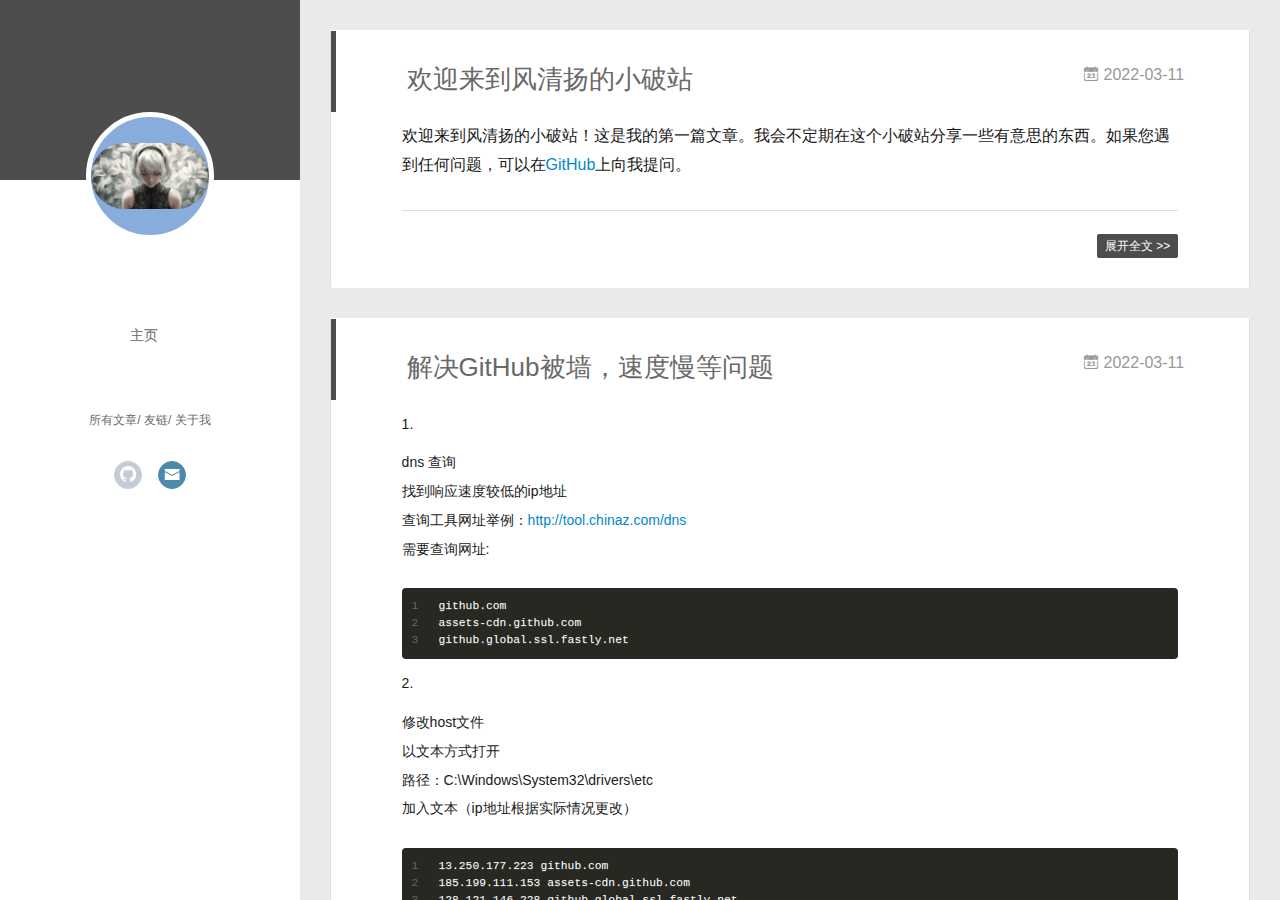
==== index.html @ ddebfa8e "Site updated: 2022-03-12 14:21:33" ====
<!DOCTYPE html>
<html>
<head>
  <meta charset="utf-8">
  
  <meta name="renderer" content="webkit">
  <meta http-equiv="X-UA-Compatible" content="IE=edge" >
  <link rel="dns-prefetch" href="http://example.com">
  <title>风清扬的小破站</title>
  <meta name="viewport" content="width=device-width, initial-scale=1, maximum-scale=1">
  <meta property="og:type" content="website">
<meta property="og:title" content="风清扬的小破站">
<meta property="og:url" content="http://example.com/index.html">
<meta property="og:site_name" content="风清扬的小破站">
<meta property="og:locale" content="zh_CN">
<meta property="article:author" content="风清扬">
<meta name="twitter:card" content="summary">
  
    <link rel="alternative" href="/atom.xml" title="风清扬的小破站" type="application/atom+xml">
  
  
    <link rel="icon" href="/favicon.png">
  
  <link rel="stylesheet" type="text/css" href="/./main.0cf68a.css">
  <style type="text/css">
  
    #container.show {
      background: linear-gradient(200deg,#a0cfe4,#e8c37e);
    }
  </style>
  

  

<meta name="generator" content="Hexo 6.1.0"></head>

<body>
  <div id="container" q-class="show:isCtnShow">
    <canvas id="anm-canvas" class="anm-canvas"></canvas>
    <div class="left-col" q-class="show:isShow">
      
<div class="overlay" style="background: #4d4d4d"></div>
<div class="intrude-less">
	<header id="header" class="inner">
		<a href="/" class="profilepic">
			<img src="/img/me.png" class="js-avatar">
		</a>
		<hgroup>
		  <h1 class="header-author"><a href="/"></a></h1>
		</hgroup>
		

		<nav class="header-menu">
			<ul>
			
				<li><a href="/">主页</a></li>
	        
			</ul>
		</nav>
		<nav class="header-smart-menu">
    		
    			
    			<a q-on="click: openSlider(e, 'innerArchive')" href="javascript:void(0)">所有文章</a>
    			
            
    			
    			<a q-on="click: openSlider(e, 'friends')" href="javascript:void(0)">友链</a>
    			
            
    			
    			<a q-on="click: openSlider(e, 'aboutme')" href="javascript:void(0)">关于我</a>
    			
            
		</nav>
		<nav class="header-nav">
			<div class="social">
				
					<a class="github" target="_blank" href="https://github.com/wzy-hb" title="github"><i class="icon-github"></i></a>
		        
					<a class="mail" target="_blank" href="/wzy1781768693@163.com" title="mail"><i class="icon-mail"></i></a>
		        
			</div>
		</nav>
	</header>		
</div>

    </div>
    <div class="mid-col" q-class="show:isShow,hide:isShow|isFalse">
      
<nav id="mobile-nav">
  	<div class="overlay js-overlay" style="background: #4d4d4d"></div>
	<div class="btnctn js-mobile-btnctn">
  		<div class="slider-trigger list" q-on="click: openSlider(e)"><i class="icon icon-sort"></i></div>
	</div>
	<div class="intrude-less">
		<header id="header" class="inner">
			<div class="profilepic">
				<img src="/img/me.png" class="js-avatar">
			</div>
			<hgroup>
			  <h1 class="header-author js-header-author"></h1>
			</hgroup>
			
			
			
				
			
			
			
			<nav class="header-nav">
				<div class="social">
					
						<a class="github" target="_blank" href="https://github.com/wzy-hb" title="github"><i class="icon-github"></i></a>
			        
						<a class="mail" target="_blank" href="/wzy1781768693@163.com" title="mail"><i class="icon-mail"></i></a>
			        
				</div>
			</nav>

			<nav class="header-menu js-header-menu">
				<ul style="width: 50%">
				
				
					<li style="width: 100%"><a href="/">主页</a></li>
		        
				</ul>
			</nav>
		</header>				
	</div>
	<div class="mobile-mask" style="display:none" q-show="isShow"></div>
</nav>

      <div id="wrapper" class="body-wrap">
        <div class="menu-l">
          <div class="canvas-wrap">
            <canvas data-colors="#eaeaea" data-sectionHeight="100" data-contentId="js-content" id="myCanvas1" class="anm-canvas"></canvas>
          </div>
          <div id="js-content" class="content-ll">
            
  
    <article id="post-hello-world" class="article article-type-post  article-index" itemscope itemprop="blogPost">
  <div class="article-inner">
    
      <header class="article-header">
        
  
    <h1 itemprop="name">
      <a class="article-title" href="/2022/03/11/hello-world/">欢迎来到风清扬的小破站</a>
    </h1>
  

        
        <a href="/2022/03/11/hello-world/" class="archive-article-date">
  	<time datetime="2022-03-11T13:23:59.226Z" itemprop="datePublished"><i class="icon-calendar icon"></i>2022-03-11</time>
</a>
        
      </header>
    
    <div class="article-entry" itemprop="articleBody">
      
        <p>欢迎来到风清扬的小破站！这是我的第一篇文章。我会不定期在这个小破站分享一些有意思的东西。如果您遇到任何问题，可以在<a target="_blank" rel="noopener" href="https://github.com/wzy-hb/wzy-hb.github.io/issues">GitHub</a>上向我提问。</p>

      

      
    </div>
    <div class="article-info article-info-index">
      
      
      

      
        <p class="article-more-link">
          <a class="article-more-a" href="/2022/03/11/hello-world/">展开全文 >></a>
        </p>
      

      
      <div class="clearfix"></div>
    </div>
  </div>
</article>

<aside class="wrap-side-operation">
    <div class="mod-side-operation">
        
        <div class="jump-container" id="js-jump-container" style="display:none;">
            <a href="javascript:void(0)" class="mod-side-operation__jump-to-top">
                <i class="icon-font icon-back"></i>
            </a>
            <div id="js-jump-plan-container" class="jump-plan-container" style="top: -11px;">
                <i class="icon-font icon-plane jump-plane"></i>
            </div>
        </div>
        
        
    </div>
</aside>




  
    <article id="post-quick-access-github" class="article article-type-post  article-index" itemscope itemprop="blogPost">
  <div class="article-inner">
    
      <header class="article-header">
        
  
    <h1 itemprop="name">
      <a class="article-title" href="/2022/03/11/quick-access-github/">解决GitHub被墙，速度慢等问题</a>
    </h1>
  

        
        <a href="/2022/03/11/quick-access-github/" class="archive-article-date">
  	<time datetime="2022-03-11T10:43:43.000Z" itemprop="datePublished"><i class="icon-calendar icon"></i>2022-03-11</time>
</a>
        
      </header>
    
    <div class="article-entry" itemprop="articleBody">
      
        <ol>
<li><p>dns 查询<br>找到响应速度较低的ip地址<br>查询工具网址举例：<a target="_blank" rel="noopener" href="http://tool.chinaz.com/dns">http://tool.chinaz.com/dns</a><br>需要查询网址:</p>
<figure class="highlight plaintext"><table><tr><td class="gutter"><pre><span class="line">1</span><br><span class="line">2</span><br><span class="line">3</span><br></pre></td><td class="code"><pre><span class="line">github.com</span><br><span class="line">assets-cdn.github.com</span><br><span class="line">github.global.ssl.fastly.net</span><br></pre></td></tr></table></figure>
</li>
<li><p>修改host文件<br>以文本方式打开<br>路径：C:\Windows\System32\drivers\etc<br>加入文本（ip地址根据实际情况更改）</p>
<figure class="highlight plaintext"><table><tr><td class="gutter"><pre><span class="line">1</span><br><span class="line">2</span><br><span class="line">3</span><br></pre></td><td class="code"><pre><span class="line">13.250.177.223 github.com</span><br><span class="line">185.199.111.153 assets-cdn.github.com</span><br><span class="line">128.121.146.228 github.global.ssl.fastly.net</span><br></pre></td></tr></table></figure>
</li>
<li><p>刷新系统dns缓存（linux 不需要）<br>用WIN+R快捷键打开运行窗口，输入命令：cmd并回车进入命令行窗口。<br>接着输入命令：ipconfig &#x2F;flushdns回车后执行刷新本地dns缓存数据即可。</p>
</li>
</ol>
<p>结果：网页打开速度2s 左右，下载速度仍不理想，几十k</p>

      

      
    </div>
    <div class="article-info article-info-index">
      
      
      

      
        <p class="article-more-link">
          <a class="article-more-a" href="/2022/03/11/quick-access-github/">展开全文 >></a>
        </p>
      

      
      <div class="clearfix"></div>
    </div>
  </div>
</article>

<aside class="wrap-side-operation">
    <div class="mod-side-operation">
        
        <div class="jump-container" id="js-jump-container" style="display:none;">
            <a href="javascript:void(0)" class="mod-side-operation__jump-to-top">
                <i class="icon-font icon-back"></i>
            </a>
            <div id="js-jump-plan-container" class="jump-plan-container" style="top: -11px;">
                <i class="icon-font icon-plane jump-plane"></i>
            </div>
        </div>
        
        
    </div>
</aside>




  
  


          </div>
        </div>
      </div>
      <footer id="footer">
  <div class="outer">
    <div id="footer-info">
    	<div class="footer-left">
    		&copy; 2022 风清扬
    	</div>
      	<div class="footer-right">
      		<a href="http://hexo.io/" target="_blank">Hexo</a>  Theme <a href="https://github.com/litten/hexo-theme-yilia" target="_blank">Yilia</a> by Litten
      	</div>
    </div>
  </div>
</footer>
    </div>
    <script>
	var yiliaConfig = {
		mathjax: false,
		isHome: true,
		isPost: false,
		isArchive: false,
		isTag: false,
		isCategory: false,
		open_in_new: false,
		toc_hide_index: true,
		root: "/",
		innerArchive: true,
		showTags: false
	}
</script>

<script>!function(t){function n(e){if(r[e])return r[e].exports;var i=r[e]={exports:{},id:e,loaded:!1};return t[e].call(i.exports,i,i.exports,n),i.loaded=!0,i.exports}var r={};n.m=t,n.c=r,n.p="./",n(0)}([function(t,n,r){r(195),t.exports=r(191)},function(t,n,r){var e=r(3),i=r(52),o=r(27),u=r(28),c=r(53),f="prototype",a=function(t,n,r){var s,l,h,v,p=t&a.F,d=t&a.G,y=t&a.S,g=t&a.P,b=t&a.B,m=d?e:y?e[n]||(e[n]={}):(e[n]||{})[f],x=d?i:i[n]||(i[n]={}),w=x[f]||(x[f]={});d&&(r=n);for(s in r)l=!p&&m&&void 0!==m[s],h=(l?m:r)[s],v=b&&l?c(h,e):g&&"function"==typeof h?c(Function.call,h):h,m&&u(m,s,h,t&a.U),x[s]!=h&&o(x,s,v),g&&w[s]!=h&&(w[s]=h)};e.core=i,a.F=1,a.G=2,a.S=4,a.P=8,a.B=16,a.W=32,a.U=64,a.R=128,t.exports=a},function(t,n,r){var e=r(6);t.exports=function(t){if(!e(t))throw TypeError(t+" is not an object!");return t}},function(t,n){var r=t.exports="undefined"!=typeof window&&window.Math==Math?window:"undefined"!=typeof self&&self.Math==Math?self:Function("return this")();"number"==typeof __g&&(__g=r)},function(t,n){t.exports=function(t){try{return!!t()}catch(t){return!0}}},function(t,n){var r=t.exports="undefined"!=typeof window&&window.Math==Math?window:"undefined"!=typeof self&&self.Math==Math?self:Function("return this")();"number"==typeof __g&&(__g=r)},function(t,n){t.exports=function(t){return"object"==typeof t?null!==t:"function"==typeof t}},function(t,n,r){var e=r(126)("wks"),i=r(76),o=r(3).Symbol,u="function"==typeof o;(t.exports=function(t){return e[t]||(e[t]=u&&o[t]||(u?o:i)("Symbol."+t))}).store=e},function(t,n){var r={}.hasOwnProperty;t.exports=function(t,n){return r.call(t,n)}},function(t,n,r){var e=r(94),i=r(33);t.exports=function(t){return e(i(t))}},function(t,n,r){t.exports=!r(4)(function(){return 7!=Object.defineProperty({},"a",{get:function(){return 7}}).a})},function(t,n,r){var e=r(2),i=r(167),o=r(50),u=Object.defineProperty;n.f=r(10)?Object.defineProperty:function(t,n,r){if(e(t),n=o(n,!0),e(r),i)try{return u(t,n,r)}catch(t){}if("get"in r||"set"in r)throw TypeError("Accessors not supported!");return"value"in r&&(t[n]=r.value),t}},function(t,n,r){t.exports=!r(18)(function(){return 7!=Object.defineProperty({},"a",{get:function(){return 7}}).a})},function(t,n,r){var e=r(14),i=r(22);t.exports=r(12)?function(t,n,r){return e.f(t,n,i(1,r))}:function(t,n,r){return t[n]=r,t}},function(t,n,r){var e=r(20),i=r(58),o=r(42),u=Object.defineProperty;n.f=r(12)?Object.defineProperty:function(t,n,r){if(e(t),n=o(n,!0),e(r),i)try{return u(t,n,r)}catch(t){}if("get"in r||"set"in r)throw TypeError("Accessors not supported!");return"value"in r&&(t[n]=r.value),t}},function(t,n,r){var e=r(40)("wks"),i=r(23),o=r(5).Symbol,u="function"==typeof o;(t.exports=function(t){return e[t]||(e[t]=u&&o[t]||(u?o:i)("Symbol."+t))}).store=e},function(t,n,r){var e=r(67),i=Math.min;t.exports=function(t){return t>0?i(e(t),9007199254740991):0}},function(t,n,r){var e=r(46);t.exports=function(t){return Object(e(t))}},function(t,n){t.exports=function(t){try{return!!t()}catch(t){return!0}}},function(t,n,r){var e=r(63),i=r(34);t.exports=Object.keys||function(t){return e(t,i)}},function(t,n,r){var e=r(21);t.exports=function(t){if(!e(t))throw TypeError(t+" is not an object!");return t}},function(t,n){t.exports=function(t){return"object"==typeof t?null!==t:"function"==typeof t}},function(t,n){t.exports=function(t,n){return{enumerable:!(1&t),configurable:!(2&t),writable:!(4&t),value:n}}},function(t,n){var r=0,e=Math.random();t.exports=function(t){return"Symbol(".concat(void 0===t?"":t,")_",(++r+e).toString(36))}},function(t,n){var r={}.hasOwnProperty;t.exports=function(t,n){return r.call(t,n)}},function(t,n){var r=t.exports={version:"2.4.0"};"number"==typeof __e&&(__e=r)},function(t,n){t.exports=function(t){if("function"!=typeof t)throw TypeError(t+" is not a function!");return t}},function(t,n,r){var e=r(11),i=r(66);t.exports=r(10)?function(t,n,r){return e.f(t,n,i(1,r))}:function(t,n,r){return t[n]=r,t}},function(t,n,r){var e=r(3),i=r(27),o=r(24),u=r(76)("src"),c="toString",f=Function[c],a=(""+f).split(c);r(52).inspectSource=function(t){return f.call(t)},(t.exports=function(t,n,r,c){var f="function"==typeof r;f&&(o(r,"name")||i(r,"name",n)),t[n]!==r&&(f&&(o(r,u)||i(r,u,t[n]?""+t[n]:a.join(String(n)))),t===e?t[n]=r:c?t[n]?t[n]=r:i(t,n,r):(delete t[n],i(t,n,r)))})(Function.prototype,c,function(){return"function"==typeof this&&this[u]||f.call(this)})},function(t,n,r){var e=r(1),i=r(4),o=r(46),u=function(t,n,r,e){var i=String(o(t)),u="<"+n;return""!==r&&(u+=" "+r+'="'+String(e).replace(/"/g,"&quot;")+'"'),u+">"+i+"</"+n+">"};t.exports=function(t,n){var r={};r[t]=n(u),e(e.P+e.F*i(function(){var n=""[t]('"');return n!==n.toLowerCase()||n.split('"').length>3}),"String",r)}},function(t,n,r){var e=r(115),i=r(46);t.exports=function(t){return e(i(t))}},function(t,n,r){var e=r(116),i=r(66),o=r(30),u=r(50),c=r(24),f=r(167),a=Object.getOwnPropertyDescriptor;n.f=r(10)?a:function(t,n){if(t=o(t),n=u(n,!0),f)try{return a(t,n)}catch(t){}if(c(t,n))return i(!e.f.call(t,n),t[n])}},function(t,n,r){var e=r(24),i=r(17),o=r(145)("IE_PROTO"),u=Object.prototype;t.exports=Object.getPrototypeOf||function(t){return t=i(t),e(t,o)?t[o]:"function"==typeof t.constructor&&t instanceof t.constructor?t.constructor.prototype:t instanceof Object?u:null}},function(t,n){t.exports=function(t){if(void 0==t)throw TypeError("Can't call method on  "+t);return t}},function(t,n){t.exports="constructor,hasOwnProperty,isPrototypeOf,propertyIsEnumerable,toLocaleString,toString,valueOf".split(",")},function(t,n){t.exports={}},function(t,n){t.exports=!0},function(t,n){n.f={}.propertyIsEnumerable},function(t,n,r){var e=r(14).f,i=r(8),o=r(15)("toStringTag");t.exports=function(t,n,r){t&&!i(t=r?t:t.prototype,o)&&e(t,o,{configurable:!0,value:n})}},function(t,n,r){var e=r(40)("keys"),i=r(23);t.exports=function(t){return e[t]||(e[t]=i(t))}},function(t,n,r){var e=r(5),i="__core-js_shared__",o=e[i]||(e[i]={});t.exports=function(t){return o[t]||(o[t]={})}},function(t,n){var r=Math.ceil,e=Math.floor;t.exports=function(t){return isNaN(t=+t)?0:(t>0?e:r)(t)}},function(t,n,r){var e=r(21);t.exports=function(t,n){if(!e(t))return t;var r,i;if(n&&"function"==typeof(r=t.toString)&&!e(i=r.call(t)))return i;if("function"==typeof(r=t.valueOf)&&!e(i=r.call(t)))return i;if(!n&&"function"==typeof(r=t.toString)&&!e(i=r.call(t)))return i;throw TypeError("Can't convert object to primitive value")}},function(t,n,r){var e=r(5),i=r(25),o=r(36),u=r(44),c=r(14).f;t.exports=function(t){var n=i.Symbol||(i.Symbol=o?{}:e.Symbol||{});"_"==t.charAt(0)||t in n||c(n,t,{value:u.f(t)})}},function(t,n,r){n.f=r(15)},function(t,n){var r={}.toString;t.exports=function(t){return r.call(t).slice(8,-1)}},function(t,n){t.exports=function(t){if(void 0==t)throw TypeError("Can't call method on  "+t);return t}},function(t,n,r){var e=r(4);t.exports=function(t,n){return!!t&&e(function(){n?t.call(null,function(){},1):t.call(null)})}},function(t,n,r){var e=r(53),i=r(115),o=r(17),u=r(16),c=r(203);t.exports=function(t,n){var r=1==t,f=2==t,a=3==t,s=4==t,l=6==t,h=5==t||l,v=n||c;return function(n,c,p){for(var d,y,g=o(n),b=i(g),m=e(c,p,3),x=u(b.length),w=0,S=r?v(n,x):f?v(n,0):void 0;x>w;w++)if((h||w in b)&&(d=b[w],y=m(d,w,g),t))if(r)S[w]=y;else if(y)switch(t){case 3:return!0;case 5:return d;case 6:return w;case 2:S.push(d)}else if(s)return!1;return l?-1:a||s?s:S}}},function(t,n,r){var e=r(1),i=r(52),o=r(4);t.exports=function(t,n){var r=(i.Object||{})[t]||Object[t],u={};u[t]=n(r),e(e.S+e.F*o(function(){r(1)}),"Object",u)}},function(t,n,r){var e=r(6);t.exports=function(t,n){if(!e(t))return t;var r,i;if(n&&"function"==typeof(r=t.toString)&&!e(i=r.call(t)))return i;if("function"==typeof(r=t.valueOf)&&!e(i=r.call(t)))return i;if(!n&&"function"==typeof(r=t.toString)&&!e(i=r.call(t)))return i;throw TypeError("Can't convert object to primitive value")}},function(t,n,r){var e=r(5),i=r(25),o=r(91),u=r(13),c="prototype",f=function(t,n,r){var a,s,l,h=t&f.F,v=t&f.G,p=t&f.S,d=t&f.P,y=t&f.B,g=t&f.W,b=v?i:i[n]||(i[n]={}),m=b[c],x=v?e:p?e[n]:(e[n]||{})[c];v&&(r=n);for(a in r)(s=!h&&x&&void 0!==x[a])&&a in b||(l=s?x[a]:r[a],b[a]=v&&"function"!=typeof x[a]?r[a]:y&&s?o(l,e):g&&x[a]==l?function(t){var n=function(n,r,e){if(this instanceof t){switch(arguments.length){case 0:return new t;case 1:return new t(n);case 2:return new t(n,r)}return new t(n,r,e)}return t.apply(this,arguments)};return n[c]=t[c],n}(l):d&&"function"==typeof l?o(Function.call,l):l,d&&((b.virtual||(b.virtual={}))[a]=l,t&f.R&&m&&!m[a]&&u(m,a,l)))};f.F=1,f.G=2,f.S=4,f.P=8,f.B=16,f.W=32,f.U=64,f.R=128,t.exports=f},function(t,n){var r=t.exports={version:"2.4.0"};"number"==typeof __e&&(__e=r)},function(t,n,r){var e=r(26);t.exports=function(t,n,r){if(e(t),void 0===n)return t;switch(r){case 1:return function(r){return t.call(n,r)};case 2:return function(r,e){return t.call(n,r,e)};case 3:return function(r,e,i){return t.call(n,r,e,i)}}return function(){return t.apply(n,arguments)}}},function(t,n,r){var e=r(183),i=r(1),o=r(126)("metadata"),u=o.store||(o.store=new(r(186))),c=function(t,n,r){var i=u.get(t);if(!i){if(!r)return;u.set(t,i=new e)}var o=i.get(n);if(!o){if(!r)return;i.set(n,o=new e)}return o},f=function(t,n,r){var e=c(n,r,!1);return void 0!==e&&e.has(t)},a=function(t,n,r){var e=c(n,r,!1);return void 0===e?void 0:e.get(t)},s=function(t,n,r,e){c(r,e,!0).set(t,n)},l=function(t,n){var r=c(t,n,!1),e=[];return r&&r.forEach(function(t,n){e.push(n)}),e},h=function(t){return void 0===t||"symbol"==typeof t?t:String(t)},v=function(t){i(i.S,"Reflect",t)};t.exports={store:u,map:c,has:f,get:a,set:s,keys:l,key:h,exp:v}},function(t,n,r){"use strict";if(r(10)){var e=r(69),i=r(3),o=r(4),u=r(1),c=r(127),f=r(152),a=r(53),s=r(68),l=r(66),h=r(27),v=r(73),p=r(67),d=r(16),y=r(75),g=r(50),b=r(24),m=r(180),x=r(114),w=r(6),S=r(17),_=r(137),O=r(70),E=r(32),P=r(71).f,j=r(154),F=r(76),M=r(7),A=r(48),N=r(117),T=r(146),I=r(155),k=r(80),L=r(123),R=r(74),C=r(130),D=r(160),U=r(11),W=r(31),G=U.f,B=W.f,V=i.RangeError,z=i.TypeError,q=i.Uint8Array,K="ArrayBuffer",J="Shared"+K,Y="BYTES_PER_ELEMENT",H="prototype",$=Array[H],X=f.ArrayBuffer,Q=f.DataView,Z=A(0),tt=A(2),nt=A(3),rt=A(4),et=A(5),it=A(6),ot=N(!0),ut=N(!1),ct=I.values,ft=I.keys,at=I.entries,st=$.lastIndexOf,lt=$.reduce,ht=$.reduceRight,vt=$.join,pt=$.sort,dt=$.slice,yt=$.toString,gt=$.toLocaleString,bt=M("iterator"),mt=M("toStringTag"),xt=F("typed_constructor"),wt=F("def_constructor"),St=c.CONSTR,_t=c.TYPED,Ot=c.VIEW,Et="Wrong length!",Pt=A(1,function(t,n){return Tt(T(t,t[wt]),n)}),jt=o(function(){return 1===new q(new Uint16Array([1]).buffer)[0]}),Ft=!!q&&!!q[H].set&&o(function(){new q(1).set({})}),Mt=function(t,n){if(void 0===t)throw z(Et);var r=+t,e=d(t);if(n&&!m(r,e))throw V(Et);return e},At=function(t,n){var r=p(t);if(r<0||r%n)throw V("Wrong offset!");return r},Nt=function(t){if(w(t)&&_t in t)return t;throw z(t+" is not a typed array!")},Tt=function(t,n){if(!(w(t)&&xt in t))throw z("It is not a typed array constructor!");return new t(n)},It=function(t,n){return kt(T(t,t[wt]),n)},kt=function(t,n){for(var r=0,e=n.length,i=Tt(t,e);e>r;)i[r]=n[r++];return i},Lt=function(t,n,r){G(t,n,{get:function(){return this._d[r]}})},Rt=function(t){var n,r,e,i,o,u,c=S(t),f=arguments.length,s=f>1?arguments[1]:void 0,l=void 0!==s,h=j(c);if(void 0!=h&&!_(h)){for(u=h.call(c),e=[],n=0;!(o=u.next()).done;n++)e.push(o.value);c=e}for(l&&f>2&&(s=a(s,arguments[2],2)),n=0,r=d(c.length),i=Tt(this,r);r>n;n++)i[n]=l?s(c[n],n):c[n];return i},Ct=function(){for(var t=0,n=arguments.length,r=Tt(this,n);n>t;)r[t]=arguments[t++];return r},Dt=!!q&&o(function(){gt.call(new q(1))}),Ut=function(){return gt.apply(Dt?dt.call(Nt(this)):Nt(this),arguments)},Wt={copyWithin:function(t,n){return D.call(Nt(this),t,n,arguments.length>2?arguments[2]:void 0)},every:function(t){return rt(Nt(this),t,arguments.length>1?arguments[1]:void 0)},fill:function(t){return C.apply(Nt(this),arguments)},filter:function(t){return It(this,tt(Nt(this),t,arguments.length>1?arguments[1]:void 0))},find:function(t){return et(Nt(this),t,arguments.length>1?arguments[1]:void 0)},findIndex:function(t){return it(Nt(this),t,arguments.length>1?arguments[1]:void 0)},forEach:function(t){Z(Nt(this),t,arguments.length>1?arguments[1]:void 0)},indexOf:function(t){return ut(Nt(this),t,arguments.length>1?arguments[1]:void 0)},includes:function(t){return ot(Nt(this),t,arguments.length>1?arguments[1]:void 0)},join:function(t){return vt.apply(Nt(this),arguments)},lastIndexOf:function(t){return st.apply(Nt(this),arguments)},map:function(t){return Pt(Nt(this),t,arguments.length>1?arguments[1]:void 0)},reduce:function(t){return lt.apply(Nt(this),arguments)},reduceRight:function(t){return ht.apply(Nt(this),arguments)},reverse:function(){for(var t,n=this,r=Nt(n).length,e=Math.floor(r/2),i=0;i<e;)t=n[i],n[i++]=n[--r],n[r]=t;return n},some:function(t){return nt(Nt(this),t,arguments.length>1?arguments[1]:void 0)},sort:function(t){return pt.call(Nt(this),t)},subarray:function(t,n){var r=Nt(this),e=r.length,i=y(t,e);return new(T(r,r[wt]))(r.buffer,r.byteOffset+i*r.BYTES_PER_ELEMENT,d((void 0===n?e:y(n,e))-i))}},Gt=function(t,n){return It(this,dt.call(Nt(this),t,n))},Bt=function(t){Nt(this);var n=At(arguments[1],1),r=this.length,e=S(t),i=d(e.length),o=0;if(i+n>r)throw V(Et);for(;o<i;)this[n+o]=e[o++]},Vt={entries:function(){return at.call(Nt(this))},keys:function(){return ft.call(Nt(this))},values:function(){return ct.call(Nt(this))}},zt=function(t,n){return w(t)&&t[_t]&&"symbol"!=typeof n&&n in t&&String(+n)==String(n)},qt=function(t,n){return zt(t,n=g(n,!0))?l(2,t[n]):B(t,n)},Kt=function(t,n,r){return!(zt(t,n=g(n,!0))&&w(r)&&b(r,"value"))||b(r,"get")||b(r,"set")||r.configurable||b(r,"writable")&&!r.writable||b(r,"enumerable")&&!r.enumerable?G(t,n,r):(t[n]=r.value,t)};St||(W.f=qt,U.f=Kt),u(u.S+u.F*!St,"Object",{getOwnPropertyDescriptor:qt,defineProperty:Kt}),o(function(){yt.call({})})&&(yt=gt=function(){return vt.call(this)});var Jt=v({},Wt);v(Jt,Vt),h(Jt,bt,Vt.values),v(Jt,{slice:Gt,set:Bt,constructor:function(){},toString:yt,toLocaleString:Ut}),Lt(Jt,"buffer","b"),Lt(Jt,"byteOffset","o"),Lt(Jt,"byteLength","l"),Lt(Jt,"length","e"),G(Jt,mt,{get:function(){return this[_t]}}),t.exports=function(t,n,r,f){f=!!f;var a=t+(f?"Clamped":"")+"Array",l="Uint8Array"!=a,v="get"+t,p="set"+t,y=i[a],g=y||{},b=y&&E(y),m=!y||!c.ABV,S={},_=y&&y[H],j=function(t,r){var e=t._d;return e.v[v](r*n+e.o,jt)},F=function(t,r,e){var i=t._d;f&&(e=(e=Math.round(e))<0?0:e>255?255:255&e),i.v[p](r*n+i.o,e,jt)},M=function(t,n){G(t,n,{get:function(){return j(this,n)},set:function(t){return F(this,n,t)},enumerable:!0})};m?(y=r(function(t,r,e,i){s(t,y,a,"_d");var o,u,c,f,l=0,v=0;if(w(r)){if(!(r instanceof X||(f=x(r))==K||f==J))return _t in r?kt(y,r):Rt.call(y,r);o=r,v=At(e,n);var p=r.byteLength;if(void 0===i){if(p%n)throw V(Et);if((u=p-v)<0)throw V(Et)}else if((u=d(i)*n)+v>p)throw V(Et);c=u/n}else c=Mt(r,!0),u=c*n,o=new X(u);for(h(t,"_d",{b:o,o:v,l:u,e:c,v:new Q(o)});l<c;)M(t,l++)}),_=y[H]=O(Jt),h(_,"constructor",y)):L(function(t){new y(null),new y(t)},!0)||(y=r(function(t,r,e,i){s(t,y,a);var o;return w(r)?r instanceof X||(o=x(r))==K||o==J?void 0!==i?new g(r,At(e,n),i):void 0!==e?new g(r,At(e,n)):new g(r):_t in r?kt(y,r):Rt.call(y,r):new g(Mt(r,l))}),Z(b!==Function.prototype?P(g).concat(P(b)):P(g),function(t){t in y||h(y,t,g[t])}),y[H]=_,e||(_.constructor=y));var A=_[bt],N=!!A&&("values"==A.name||void 0==A.name),T=Vt.values;h(y,xt,!0),h(_,_t,a),h(_,Ot,!0),h(_,wt,y),(f?new y(1)[mt]==a:mt in _)||G(_,mt,{get:function(){return a}}),S[a]=y,u(u.G+u.W+u.F*(y!=g),S),u(u.S,a,{BYTES_PER_ELEMENT:n,from:Rt,of:Ct}),Y in _||h(_,Y,n),u(u.P,a,Wt),R(a),u(u.P+u.F*Ft,a,{set:Bt}),u(u.P+u.F*!N,a,Vt),u(u.P+u.F*(_.toString!=yt),a,{toString:yt}),u(u.P+u.F*o(function(){new y(1).slice()}),a,{slice:Gt}),u(u.P+u.F*(o(function(){return[1,2].toLocaleString()!=new y([1,2]).toLocaleString()})||!o(function(){_.toLocaleString.call([1,2])})),a,{toLocaleString:Ut}),k[a]=N?A:T,e||N||h(_,bt,T)}}else t.exports=function(){}},function(t,n){var r={}.toString;t.exports=function(t){return r.call(t).slice(8,-1)}},function(t,n,r){var e=r(21),i=r(5).document,o=e(i)&&e(i.createElement);t.exports=function(t){return o?i.createElement(t):{}}},function(t,n,r){t.exports=!r(12)&&!r(18)(function(){return 7!=Object.defineProperty(r(57)("div"),"a",{get:function(){return 7}}).a})},function(t,n,r){"use strict";var e=r(36),i=r(51),o=r(64),u=r(13),c=r(8),f=r(35),a=r(96),s=r(38),l=r(103),h=r(15)("iterator"),v=!([].keys&&"next"in[].keys()),p="keys",d="values",y=function(){return this};t.exports=function(t,n,r,g,b,m,x){a(r,n,g);var w,S,_,O=function(t){if(!v&&t in F)return F[t];switch(t){case p:case d:return function(){return new r(this,t)}}return function(){return new r(this,t)}},E=n+" Iterator",P=b==d,j=!1,F=t.prototype,M=F[h]||F["@@iterator"]||b&&F[b],A=M||O(b),N=b?P?O("entries"):A:void 0,T="Array"==n?F.entries||M:M;if(T&&(_=l(T.call(new t)))!==Object.prototype&&(s(_,E,!0),e||c(_,h)||u(_,h,y)),P&&M&&M.name!==d&&(j=!0,A=function(){return M.call(this)}),e&&!x||!v&&!j&&F[h]||u(F,h,A),f[n]=A,f[E]=y,b)if(w={values:P?A:O(d),keys:m?A:O(p),entries:N},x)for(S in w)S in F||o(F,S,w[S]);else i(i.P+i.F*(v||j),n,w);return w}},function(t,n,r){var e=r(20),i=r(100),o=r(34),u=r(39)("IE_PROTO"),c=function(){},f="prototype",a=function(){var t,n=r(57)("iframe"),e=o.length;for(n.style.display="none",r(93).appendChild(n),n.src="javascript:",t=n.contentWindow.document,t.open(),t.write("<script>document.F=Object<\/script>"),t.close(),a=t.F;e--;)delete a[f][o[e]];return a()};t.exports=Object.create||function(t,n){var r;return null!==t?(c[f]=e(t),r=new c,c[f]=null,r[u]=t):r=a(),void 0===n?r:i(r,n)}},function(t,n,r){var e=r(63),i=r(34).concat("length","prototype");n.f=Object.getOwnPropertyNames||function(t){return e(t,i)}},function(t,n){n.f=Object.getOwnPropertySymbols},function(t,n,r){var e=r(8),i=r(9),o=r(90)(!1),u=r(39)("IE_PROTO");t.exports=function(t,n){var r,c=i(t),f=0,a=[];for(r in c)r!=u&&e(c,r)&&a.push(r);for(;n.length>f;)e(c,r=n[f++])&&(~o(a,r)||a.push(r));return a}},function(t,n,r){t.exports=r(13)},function(t,n,r){var e=r(76)("meta"),i=r(6),o=r(24),u=r(11).f,c=0,f=Object.isExtensible||function(){return!0},a=!r(4)(function(){return f(Object.preventExtensions({}))}),s=function(t){u(t,e,{value:{i:"O"+ ++c,w:{}}})},l=function(t,n){if(!i(t))return"symbol"==typeof t?t:("string"==typeof t?"S":"P")+t;if(!o(t,e)){if(!f(t))return"F";if(!n)return"E";s(t)}return t[e].i},h=function(t,n){if(!o(t,e)){if(!f(t))return!0;if(!n)return!1;s(t)}return t[e].w},v=function(t){return a&&p.NEED&&f(t)&&!o(t,e)&&s(t),t},p=t.exports={KEY:e,NEED:!1,fastKey:l,getWeak:h,onFreeze:v}},function(t,n){t.exports=function(t,n){return{enumerable:!(1&t),configurable:!(2&t),writable:!(4&t),value:n}}},function(t,n){var r=Math.ceil,e=Math.floor;t.exports=function(t){return isNaN(t=+t)?0:(t>0?e:r)(t)}},function(t,n){t.exports=function(t,n,r,e){if(!(t instanceof n)||void 0!==e&&e in t)throw TypeError(r+": incorrect invocation!");return t}},function(t,n){t.exports=!1},function(t,n,r){var e=r(2),i=r(173),o=r(133),u=r(145)("IE_PROTO"),c=function(){},f="prototype",a=function(){var t,n=r(132)("iframe"),e=o.length;for(n.style.display="none",r(135).appendChild(n),n.src="javascript:",t=n.contentWindow.document,t.open(),t.write("<script>document.F=Object<\/script>"),t.close(),a=t.F;e--;)delete a[f][o[e]];return a()};t.exports=Object.create||function(t,n){var r;return null!==t?(c[f]=e(t),r=new c,c[f]=null,r[u]=t):r=a(),void 0===n?r:i(r,n)}},function(t,n,r){var e=r(175),i=r(133).concat("length","prototype");n.f=Object.getOwnPropertyNames||function(t){return e(t,i)}},function(t,n,r){var e=r(175),i=r(133);t.exports=Object.keys||function(t){return e(t,i)}},function(t,n,r){var e=r(28);t.exports=function(t,n,r){for(var i in n)e(t,i,n[i],r);return t}},function(t,n,r){"use strict";var e=r(3),i=r(11),o=r(10),u=r(7)("species");t.exports=function(t){var n=e[t];o&&n&&!n[u]&&i.f(n,u,{configurable:!0,get:function(){return this}})}},function(t,n,r){var e=r(67),i=Math.max,o=Math.min;t.exports=function(t,n){return t=e(t),t<0?i(t+n,0):o(t,n)}},function(t,n){var r=0,e=Math.random();t.exports=function(t){return"Symbol(".concat(void 0===t?"":t,")_",(++r+e).toString(36))}},function(t,n,r){var e=r(33);t.exports=function(t){return Object(e(t))}},function(t,n,r){var e=r(7)("unscopables"),i=Array.prototype;void 0==i[e]&&r(27)(i,e,{}),t.exports=function(t){i[e][t]=!0}},function(t,n,r){var e=r(53),i=r(169),o=r(137),u=r(2),c=r(16),f=r(154),a={},s={},n=t.exports=function(t,n,r,l,h){var v,p,d,y,g=h?function(){return t}:f(t),b=e(r,l,n?2:1),m=0;if("function"!=typeof g)throw TypeError(t+" is not iterable!");if(o(g)){for(v=c(t.length);v>m;m++)if((y=n?b(u(p=t[m])[0],p[1]):b(t[m]))===a||y===s)return y}else for(d=g.call(t);!(p=d.next()).done;)if((y=i(d,b,p.value,n))===a||y===s)return y};n.BREAK=a,n.RETURN=s},function(t,n){t.exports={}},function(t,n,r){var e=r(11).f,i=r(24),o=r(7)("toStringTag");t.exports=function(t,n,r){t&&!i(t=r?t:t.prototype,o)&&e(t,o,{configurable:!0,value:n})}},function(t,n,r){var e=r(1),i=r(46),o=r(4),u=r(150),c="["+u+"]",f="​",a=RegExp("^"+c+c+"*"),s=RegExp(c+c+"*$"),l=function(t,n,r){var i={},c=o(function(){return!!u[t]()||f[t]()!=f}),a=i[t]=c?n(h):u[t];r&&(i[r]=a),e(e.P+e.F*c,"String",i)},h=l.trim=function(t,n){return t=String(i(t)),1&n&&(t=t.replace(a,"")),2&n&&(t=t.replace(s,"")),t};t.exports=l},function(t,n,r){t.exports={default:r(86),__esModule:!0}},function(t,n,r){t.exports={default:r(87),__esModule:!0}},function(t,n,r){"use strict";function e(t){return t&&t.__esModule?t:{default:t}}n.__esModule=!0;var i=r(84),o=e(i),u=r(83),c=e(u),f="function"==typeof c.default&&"symbol"==typeof o.default?function(t){return typeof t}:function(t){return t&&"function"==typeof c.default&&t.constructor===c.default&&t!==c.default.prototype?"symbol":typeof t};n.default="function"==typeof c.default&&"symbol"===f(o.default)?function(t){return void 0===t?"undefined":f(t)}:function(t){return t&&"function"==typeof c.default&&t.constructor===c.default&&t!==c.default.prototype?"symbol":void 0===t?"undefined":f(t)}},function(t,n,r){r(110),r(108),r(111),r(112),t.exports=r(25).Symbol},function(t,n,r){r(109),r(113),t.exports=r(44).f("iterator")},function(t,n){t.exports=function(t){if("function"!=typeof t)throw TypeError(t+" is not a function!");return t}},function(t,n){t.exports=function(){}},function(t,n,r){var e=r(9),i=r(106),o=r(105);t.exports=function(t){return function(n,r,u){var c,f=e(n),a=i(f.length),s=o(u,a);if(t&&r!=r){for(;a>s;)if((c=f[s++])!=c)return!0}else for(;a>s;s++)if((t||s in f)&&f[s]===r)return t||s||0;return!t&&-1}}},function(t,n,r){var e=r(88);t.exports=function(t,n,r){if(e(t),void 0===n)return t;switch(r){case 1:return function(r){return t.call(n,r)};case 2:return function(r,e){return t.call(n,r,e)};case 3:return function(r,e,i){return t.call(n,r,e,i)}}return function(){return t.apply(n,arguments)}}},function(t,n,r){var e=r(19),i=r(62),o=r(37);t.exports=function(t){var n=e(t),r=i.f;if(r)for(var u,c=r(t),f=o.f,a=0;c.length>a;)f.call(t,u=c[a++])&&n.push(u);return n}},function(t,n,r){t.exports=r(5).document&&document.documentElement},function(t,n,r){var e=r(56);t.exports=Object("z").propertyIsEnumerable(0)?Object:function(t){return"String"==e(t)?t.split(""):Object(t)}},function(t,n,r){var e=r(56);t.exports=Array.isArray||function(t){return"Array"==e(t)}},function(t,n,r){"use strict";var e=r(60),i=r(22),o=r(38),u={};r(13)(u,r(15)("iterator"),function(){return this}),t.exports=function(t,n,r){t.prototype=e(u,{next:i(1,r)}),o(t,n+" Iterator")}},function(t,n){t.exports=function(t,n){return{value:n,done:!!t}}},function(t,n,r){var e=r(19),i=r(9);t.exports=function(t,n){for(var r,o=i(t),u=e(o),c=u.length,f=0;c>f;)if(o[r=u[f++]]===n)return r}},function(t,n,r){var e=r(23)("meta"),i=r(21),o=r(8),u=r(14).f,c=0,f=Object.isExtensible||function(){return!0},a=!r(18)(function(){return f(Object.preventExtensions({}))}),s=function(t){u(t,e,{value:{i:"O"+ ++c,w:{}}})},l=function(t,n){if(!i(t))return"symbol"==typeof t?t:("string"==typeof t?"S":"P")+t;if(!o(t,e)){if(!f(t))return"F";if(!n)return"E";s(t)}return t[e].i},h=function(t,n){if(!o(t,e)){if(!f(t))return!0;if(!n)return!1;s(t)}return t[e].w},v=function(t){return a&&p.NEED&&f(t)&&!o(t,e)&&s(t),t},p=t.exports={KEY:e,NEED:!1,fastKey:l,getWeak:h,onFreeze:v}},function(t,n,r){var e=r(14),i=r(20),o=r(19);t.exports=r(12)?Object.defineProperties:function(t,n){i(t);for(var r,u=o(n),c=u.length,f=0;c>f;)e.f(t,r=u[f++],n[r]);return t}},function(t,n,r){var e=r(37),i=r(22),o=r(9),u=r(42),c=r(8),f=r(58),a=Object.getOwnPropertyDescriptor;n.f=r(12)?a:function(t,n){if(t=o(t),n=u(n,!0),f)try{return a(t,n)}catch(t){}if(c(t,n))return i(!e.f.call(t,n),t[n])}},function(t,n,r){var e=r(9),i=r(61).f,o={}.toString,u="object"==typeof window&&window&&Object.getOwnPropertyNames?Object.getOwnPropertyNames(window):[],c=function(t){try{return i(t)}catch(t){return u.slice()}};t.exports.f=function(t){return u&&"[object Window]"==o.call(t)?c(t):i(e(t))}},function(t,n,r){var e=r(8),i=r(77),o=r(39)("IE_PROTO"),u=Object.prototype;t.exports=Object.getPrototypeOf||function(t){return t=i(t),e(t,o)?t[o]:"function"==typeof t.constructor&&t instanceof t.constructor?t.constructor.prototype:t instanceof Object?u:null}},function(t,n,r){var e=r(41),i=r(33);t.exports=function(t){return function(n,r){var o,u,c=String(i(n)),f=e(r),a=c.length;return f<0||f>=a?t?"":void 0:(o=c.charCodeAt(f),o<55296||o>56319||f+1===a||(u=c.charCodeAt(f+1))<56320||u>57343?t?c.charAt(f):o:t?c.slice(f,f+2):u-56320+(o-55296<<10)+65536)}}},function(t,n,r){var e=r(41),i=Math.max,o=Math.min;t.exports=function(t,n){return t=e(t),t<0?i(t+n,0):o(t,n)}},function(t,n,r){var e=r(41),i=Math.min;t.exports=function(t){return t>0?i(e(t),9007199254740991):0}},function(t,n,r){"use strict";var e=r(89),i=r(97),o=r(35),u=r(9);t.exports=r(59)(Array,"Array",function(t,n){this._t=u(t),this._i=0,this._k=n},function(){var t=this._t,n=this._k,r=this._i++;return!t||r>=t.length?(this._t=void 0,i(1)):"keys"==n?i(0,r):"values"==n?i(0,t[r]):i(0,[r,t[r]])},"values"),o.Arguments=o.Array,e("keys"),e("values"),e("entries")},function(t,n){},function(t,n,r){"use strict";var e=r(104)(!0);r(59)(String,"String",function(t){this._t=String(t),this._i=0},function(){var t,n=this._t,r=this._i;return r>=n.length?{value:void 0,done:!0}:(t=e(n,r),this._i+=t.length,{value:t,done:!1})})},function(t,n,r){"use strict";var e=r(5),i=r(8),o=r(12),u=r(51),c=r(64),f=r(99).KEY,a=r(18),s=r(40),l=r(38),h=r(23),v=r(15),p=r(44),d=r(43),y=r(98),g=r(92),b=r(95),m=r(20),x=r(9),w=r(42),S=r(22),_=r(60),O=r(102),E=r(101),P=r(14),j=r(19),F=E.f,M=P.f,A=O.f,N=e.Symbol,T=e.JSON,I=T&&T.stringify,k="prototype",L=v("_hidden"),R=v("toPrimitive"),C={}.propertyIsEnumerable,D=s("symbol-registry"),U=s("symbols"),W=s("op-symbols"),G=Object[k],B="function"==typeof N,V=e.QObject,z=!V||!V[k]||!V[k].findChild,q=o&&a(function(){return 7!=_(M({},"a",{get:function(){return M(this,"a",{value:7}).a}})).a})?function(t,n,r){var e=F(G,n);e&&delete G[n],M(t,n,r),e&&t!==G&&M(G,n,e)}:M,K=function(t){var n=U[t]=_(N[k]);return n._k=t,n},J=B&&"symbol"==typeof N.iterator?function(t){return"symbol"==typeof t}:function(t){return t instanceof N},Y=function(t,n,r){return t===G&&Y(W,n,r),m(t),n=w(n,!0),m(r),i(U,n)?(r.enumerable?(i(t,L)&&t[L][n]&&(t[L][n]=!1),r=_(r,{enumerable:S(0,!1)})):(i(t,L)||M(t,L,S(1,{})),t[L][n]=!0),q(t,n,r)):M(t,n,r)},H=function(t,n){m(t);for(var r,e=g(n=x(n)),i=0,o=e.length;o>i;)Y(t,r=e[i++],n[r]);return t},$=function(t,n){return void 0===n?_(t):H(_(t),n)},X=function(t){var n=C.call(this,t=w(t,!0));return!(this===G&&i(U,t)&&!i(W,t))&&(!(n||!i(this,t)||!i(U,t)||i(this,L)&&this[L][t])||n)},Q=function(t,n){if(t=x(t),n=w(n,!0),t!==G||!i(U,n)||i(W,n)){var r=F(t,n);return!r||!i(U,n)||i(t,L)&&t[L][n]||(r.enumerable=!0),r}},Z=function(t){for(var n,r=A(x(t)),e=[],o=0;r.length>o;)i(U,n=r[o++])||n==L||n==f||e.push(n);return e},tt=function(t){for(var n,r=t===G,e=A(r?W:x(t)),o=[],u=0;e.length>u;)!i(U,n=e[u++])||r&&!i(G,n)||o.push(U[n]);return o};B||(N=function(){if(this instanceof N)throw TypeError("Symbol is not a constructor!");var t=h(arguments.length>0?arguments[0]:void 0),n=function(r){this===G&&n.call(W,r),i(this,L)&&i(this[L],t)&&(this[L][t]=!1),q(this,t,S(1,r))};return o&&z&&q(G,t,{configurable:!0,set:n}),K(t)},c(N[k],"toString",function(){return this._k}),E.f=Q,P.f=Y,r(61).f=O.f=Z,r(37).f=X,r(62).f=tt,o&&!r(36)&&c(G,"propertyIsEnumerable",X,!0),p.f=function(t){return K(v(t))}),u(u.G+u.W+u.F*!B,{Symbol:N});for(var nt="hasInstance,isConcatSpreadable,iterator,match,replace,search,species,split,toPrimitive,toStringTag,unscopables".split(","),rt=0;nt.length>rt;)v(nt[rt++]);for(var nt=j(v.store),rt=0;nt.length>rt;)d(nt[rt++]);u(u.S+u.F*!B,"Symbol",{for:function(t){return i(D,t+="")?D[t]:D[t]=N(t)},keyFor:function(t){if(J(t))return y(D,t);throw TypeError(t+" is not a symbol!")},useSetter:function(){z=!0},useSimple:function(){z=!1}}),u(u.S+u.F*!B,"Object",{create:$,defineProperty:Y,defineProperties:H,getOwnPropertyDescriptor:Q,getOwnPropertyNames:Z,getOwnPropertySymbols:tt}),T&&u(u.S+u.F*(!B||a(function(){var t=N();return"[null]"!=I([t])||"{}"!=I({a:t})||"{}"!=I(Object(t))})),"JSON",{stringify:function(t){if(void 0!==t&&!J(t)){for(var n,r,e=[t],i=1;arguments.length>i;)e.push(arguments[i++]);return n=e[1],"function"==typeof n&&(r=n),!r&&b(n)||(n=function(t,n){if(r&&(n=r.call(this,t,n)),!J(n))return n}),e[1]=n,I.apply(T,e)}}}),N[k][R]||r(13)(N[k],R,N[k].valueOf),l(N,"Symbol"),l(Math,"Math",!0),l(e.JSON,"JSON",!0)},function(t,n,r){r(43)("asyncIterator")},function(t,n,r){r(43)("observable")},function(t,n,r){r(107);for(var e=r(5),i=r(13),o=r(35),u=r(15)("toStringTag"),c=["NodeList","DOMTokenList","MediaList","StyleSheetList","CSSRuleList"],f=0;f<5;f++){var a=c[f],s=e[a],l=s&&s.prototype;l&&!l[u]&&i(l,u,a),o[a]=o.Array}},function(t,n,r){var e=r(45),i=r(7)("toStringTag"),o="Arguments"==e(function(){return arguments}()),u=function(t,n){try{return t[n]}catch(t){}};t.exports=function(t){var n,r,c;return void 0===t?"Undefined":null===t?"Null":"string"==typeof(r=u(n=Object(t),i))?r:o?e(n):"Object"==(c=e(n))&&"function"==typeof n.callee?"Arguments":c}},function(t,n,r){var e=r(45);t.exports=Object("z").propertyIsEnumerable(0)?Object:function(t){return"String"==e(t)?t.split(""):Object(t)}},function(t,n){n.f={}.propertyIsEnumerable},function(t,n,r){var e=r(30),i=r(16),o=r(75);t.exports=function(t){return function(n,r,u){var c,f=e(n),a=i(f.length),s=o(u,a);if(t&&r!=r){for(;a>s;)if((c=f[s++])!=c)return!0}else for(;a>s;s++)if((t||s in f)&&f[s]===r)return t||s||0;return!t&&-1}}},function(t,n,r){"use strict";var e=r(3),i=r(1),o=r(28),u=r(73),c=r(65),f=r(79),a=r(68),s=r(6),l=r(4),h=r(123),v=r(81),p=r(136);t.exports=function(t,n,r,d,y,g){var b=e[t],m=b,x=y?"set":"add",w=m&&m.prototype,S={},_=function(t){var n=w[t];o(w,t,"delete"==t?function(t){return!(g&&!s(t))&&n.call(this,0===t?0:t)}:"has"==t?function(t){return!(g&&!s(t))&&n.call(this,0===t?0:t)}:"get"==t?function(t){return g&&!s(t)?void 0:n.call(this,0===t?0:t)}:"add"==t?function(t){return n.call(this,0===t?0:t),this}:function(t,r){return n.call(this,0===t?0:t,r),this})};if("function"==typeof m&&(g||w.forEach&&!l(function(){(new m).entries().next()}))){var O=new m,E=O[x](g?{}:-0,1)!=O,P=l(function(){O.has(1)}),j=h(function(t){new m(t)}),F=!g&&l(function(){for(var t=new m,n=5;n--;)t[x](n,n);return!t.has(-0)});j||(m=n(function(n,r){a(n,m,t);var e=p(new b,n,m);return void 0!=r&&f(r,y,e[x],e),e}),m.prototype=w,w.constructor=m),(P||F)&&(_("delete"),_("has"),y&&_("get")),(F||E)&&_(x),g&&w.clear&&delete w.clear}else m=d.getConstructor(n,t,y,x),u(m.prototype,r),c.NEED=!0;return v(m,t),S[t]=m,i(i.G+i.W+i.F*(m!=b),S),g||d.setStrong(m,t,y),m}},function(t,n,r){"use strict";var e=r(27),i=r(28),o=r(4),u=r(46),c=r(7);t.exports=function(t,n,r){var f=c(t),a=r(u,f,""[t]),s=a[0],l=a[1];o(function(){var n={};return n[f]=function(){return 7},7!=""[t](n)})&&(i(String.prototype,t,s),e(RegExp.prototype,f,2==n?function(t,n){return l.call(t,this,n)}:function(t){return l.call(t,this)}))}
},function(t,n,r){"use strict";var e=r(2);t.exports=function(){var t=e(this),n="";return t.global&&(n+="g"),t.ignoreCase&&(n+="i"),t.multiline&&(n+="m"),t.unicode&&(n+="u"),t.sticky&&(n+="y"),n}},function(t,n){t.exports=function(t,n,r){var e=void 0===r;switch(n.length){case 0:return e?t():t.call(r);case 1:return e?t(n[0]):t.call(r,n[0]);case 2:return e?t(n[0],n[1]):t.call(r,n[0],n[1]);case 3:return e?t(n[0],n[1],n[2]):t.call(r,n[0],n[1],n[2]);case 4:return e?t(n[0],n[1],n[2],n[3]):t.call(r,n[0],n[1],n[2],n[3])}return t.apply(r,n)}},function(t,n,r){var e=r(6),i=r(45),o=r(7)("match");t.exports=function(t){var n;return e(t)&&(void 0!==(n=t[o])?!!n:"RegExp"==i(t))}},function(t,n,r){var e=r(7)("iterator"),i=!1;try{var o=[7][e]();o.return=function(){i=!0},Array.from(o,function(){throw 2})}catch(t){}t.exports=function(t,n){if(!n&&!i)return!1;var r=!1;try{var o=[7],u=o[e]();u.next=function(){return{done:r=!0}},o[e]=function(){return u},t(o)}catch(t){}return r}},function(t,n,r){t.exports=r(69)||!r(4)(function(){var t=Math.random();__defineSetter__.call(null,t,function(){}),delete r(3)[t]})},function(t,n){n.f=Object.getOwnPropertySymbols},function(t,n,r){var e=r(3),i="__core-js_shared__",o=e[i]||(e[i]={});t.exports=function(t){return o[t]||(o[t]={})}},function(t,n,r){for(var e,i=r(3),o=r(27),u=r(76),c=u("typed_array"),f=u("view"),a=!(!i.ArrayBuffer||!i.DataView),s=a,l=0,h="Int8Array,Uint8Array,Uint8ClampedArray,Int16Array,Uint16Array,Int32Array,Uint32Array,Float32Array,Float64Array".split(",");l<9;)(e=i[h[l++]])?(o(e.prototype,c,!0),o(e.prototype,f,!0)):s=!1;t.exports={ABV:a,CONSTR:s,TYPED:c,VIEW:f}},function(t,n){"use strict";var r={versions:function(){var t=window.navigator.userAgent;return{trident:t.indexOf("Trident")>-1,presto:t.indexOf("Presto")>-1,webKit:t.indexOf("AppleWebKit")>-1,gecko:t.indexOf("Gecko")>-1&&-1==t.indexOf("KHTML"),mobile:!!t.match(/AppleWebKit.*Mobile.*/),ios:!!t.match(/\(i[^;]+;( U;)? CPU.+Mac OS X/),android:t.indexOf("Android")>-1||t.indexOf("Linux")>-1,iPhone:t.indexOf("iPhone")>-1||t.indexOf("Mac")>-1,iPad:t.indexOf("iPad")>-1,webApp:-1==t.indexOf("Safari"),weixin:-1==t.indexOf("MicroMessenger")}}()};t.exports=r},function(t,n,r){"use strict";var e=r(85),i=function(t){return t&&t.__esModule?t:{default:t}}(e),o=function(){function t(t,n,e){return n||e?String.fromCharCode(n||e):r[t]||t}function n(t){return e[t]}var r={"&quot;":'"',"&lt;":"<","&gt;":">","&amp;":"&","&nbsp;":" "},e={};for(var u in r)e[r[u]]=u;return r["&apos;"]="'",e["'"]="&#39;",{encode:function(t){return t?(""+t).replace(/['<> "&]/g,n).replace(/\r?\n/g,"<br/>").replace(/\s/g,"&nbsp;"):""},decode:function(n){return n?(""+n).replace(/<br\s*\/?>/gi,"\n").replace(/&quot;|&lt;|&gt;|&amp;|&nbsp;|&apos;|&#(\d+);|&#(\d+)/g,t).replace(/\u00a0/g," "):""},encodeBase16:function(t){if(!t)return t;t+="";for(var n=[],r=0,e=t.length;e>r;r++)n.push(t.charCodeAt(r).toString(16).toUpperCase());return n.join("")},encodeBase16forJSON:function(t){if(!t)return t;t=t.replace(/[\u4E00-\u9FBF]/gi,function(t){return escape(t).replace("%u","\\u")});for(var n=[],r=0,e=t.length;e>r;r++)n.push(t.charCodeAt(r).toString(16).toUpperCase());return n.join("")},decodeBase16:function(t){if(!t)return t;t+="";for(var n=[],r=0,e=t.length;e>r;r+=2)n.push(String.fromCharCode("0x"+t.slice(r,r+2)));return n.join("")},encodeObject:function(t){if(t instanceof Array)for(var n=0,r=t.length;r>n;n++)t[n]=o.encodeObject(t[n]);else if("object"==(void 0===t?"undefined":(0,i.default)(t)))for(var e in t)t[e]=o.encodeObject(t[e]);else if("string"==typeof t)return o.encode(t);return t},loadScript:function(t){var n=document.createElement("script");document.getElementsByTagName("body")[0].appendChild(n),n.setAttribute("src",t)},addLoadEvent:function(t){var n=window.onload;"function"!=typeof window.onload?window.onload=t:window.onload=function(){n(),t()}}}}();t.exports=o},function(t,n,r){"use strict";var e=r(17),i=r(75),o=r(16);t.exports=function(t){for(var n=e(this),r=o(n.length),u=arguments.length,c=i(u>1?arguments[1]:void 0,r),f=u>2?arguments[2]:void 0,a=void 0===f?r:i(f,r);a>c;)n[c++]=t;return n}},function(t,n,r){"use strict";var e=r(11),i=r(66);t.exports=function(t,n,r){n in t?e.f(t,n,i(0,r)):t[n]=r}},function(t,n,r){var e=r(6),i=r(3).document,o=e(i)&&e(i.createElement);t.exports=function(t){return o?i.createElement(t):{}}},function(t,n){t.exports="constructor,hasOwnProperty,isPrototypeOf,propertyIsEnumerable,toLocaleString,toString,valueOf".split(",")},function(t,n,r){var e=r(7)("match");t.exports=function(t){var n=/./;try{"/./"[t](n)}catch(r){try{return n[e]=!1,!"/./"[t](n)}catch(t){}}return!0}},function(t,n,r){t.exports=r(3).document&&document.documentElement},function(t,n,r){var e=r(6),i=r(144).set;t.exports=function(t,n,r){var o,u=n.constructor;return u!==r&&"function"==typeof u&&(o=u.prototype)!==r.prototype&&e(o)&&i&&i(t,o),t}},function(t,n,r){var e=r(80),i=r(7)("iterator"),o=Array.prototype;t.exports=function(t){return void 0!==t&&(e.Array===t||o[i]===t)}},function(t,n,r){var e=r(45);t.exports=Array.isArray||function(t){return"Array"==e(t)}},function(t,n,r){"use strict";var e=r(70),i=r(66),o=r(81),u={};r(27)(u,r(7)("iterator"),function(){return this}),t.exports=function(t,n,r){t.prototype=e(u,{next:i(1,r)}),o(t,n+" Iterator")}},function(t,n,r){"use strict";var e=r(69),i=r(1),o=r(28),u=r(27),c=r(24),f=r(80),a=r(139),s=r(81),l=r(32),h=r(7)("iterator"),v=!([].keys&&"next"in[].keys()),p="keys",d="values",y=function(){return this};t.exports=function(t,n,r,g,b,m,x){a(r,n,g);var w,S,_,O=function(t){if(!v&&t in F)return F[t];switch(t){case p:case d:return function(){return new r(this,t)}}return function(){return new r(this,t)}},E=n+" Iterator",P=b==d,j=!1,F=t.prototype,M=F[h]||F["@@iterator"]||b&&F[b],A=M||O(b),N=b?P?O("entries"):A:void 0,T="Array"==n?F.entries||M:M;if(T&&(_=l(T.call(new t)))!==Object.prototype&&(s(_,E,!0),e||c(_,h)||u(_,h,y)),P&&M&&M.name!==d&&(j=!0,A=function(){return M.call(this)}),e&&!x||!v&&!j&&F[h]||u(F,h,A),f[n]=A,f[E]=y,b)if(w={values:P?A:O(d),keys:m?A:O(p),entries:N},x)for(S in w)S in F||o(F,S,w[S]);else i(i.P+i.F*(v||j),n,w);return w}},function(t,n){var r=Math.expm1;t.exports=!r||r(10)>22025.465794806718||r(10)<22025.465794806718||-2e-17!=r(-2e-17)?function(t){return 0==(t=+t)?t:t>-1e-6&&t<1e-6?t+t*t/2:Math.exp(t)-1}:r},function(t,n){t.exports=Math.sign||function(t){return 0==(t=+t)||t!=t?t:t<0?-1:1}},function(t,n,r){var e=r(3),i=r(151).set,o=e.MutationObserver||e.WebKitMutationObserver,u=e.process,c=e.Promise,f="process"==r(45)(u);t.exports=function(){var t,n,r,a=function(){var e,i;for(f&&(e=u.domain)&&e.exit();t;){i=t.fn,t=t.next;try{i()}catch(e){throw t?r():n=void 0,e}}n=void 0,e&&e.enter()};if(f)r=function(){u.nextTick(a)};else if(o){var s=!0,l=document.createTextNode("");new o(a).observe(l,{characterData:!0}),r=function(){l.data=s=!s}}else if(c&&c.resolve){var h=c.resolve();r=function(){h.then(a)}}else r=function(){i.call(e,a)};return function(e){var i={fn:e,next:void 0};n&&(n.next=i),t||(t=i,r()),n=i}}},function(t,n,r){var e=r(6),i=r(2),o=function(t,n){if(i(t),!e(n)&&null!==n)throw TypeError(n+": can't set as prototype!")};t.exports={set:Object.setPrototypeOf||("__proto__"in{}?function(t,n,e){try{e=r(53)(Function.call,r(31).f(Object.prototype,"__proto__").set,2),e(t,[]),n=!(t instanceof Array)}catch(t){n=!0}return function(t,r){return o(t,r),n?t.__proto__=r:e(t,r),t}}({},!1):void 0),check:o}},function(t,n,r){var e=r(126)("keys"),i=r(76);t.exports=function(t){return e[t]||(e[t]=i(t))}},function(t,n,r){var e=r(2),i=r(26),o=r(7)("species");t.exports=function(t,n){var r,u=e(t).constructor;return void 0===u||void 0==(r=e(u)[o])?n:i(r)}},function(t,n,r){var e=r(67),i=r(46);t.exports=function(t){return function(n,r){var o,u,c=String(i(n)),f=e(r),a=c.length;return f<0||f>=a?t?"":void 0:(o=c.charCodeAt(f),o<55296||o>56319||f+1===a||(u=c.charCodeAt(f+1))<56320||u>57343?t?c.charAt(f):o:t?c.slice(f,f+2):u-56320+(o-55296<<10)+65536)}}},function(t,n,r){var e=r(122),i=r(46);t.exports=function(t,n,r){if(e(n))throw TypeError("String#"+r+" doesn't accept regex!");return String(i(t))}},function(t,n,r){"use strict";var e=r(67),i=r(46);t.exports=function(t){var n=String(i(this)),r="",o=e(t);if(o<0||o==1/0)throw RangeError("Count can't be negative");for(;o>0;(o>>>=1)&&(n+=n))1&o&&(r+=n);return r}},function(t,n){t.exports="\t\n\v\f\r   ᠎             　\u2028\u2029\ufeff"},function(t,n,r){var e,i,o,u=r(53),c=r(121),f=r(135),a=r(132),s=r(3),l=s.process,h=s.setImmediate,v=s.clearImmediate,p=s.MessageChannel,d=0,y={},g="onreadystatechange",b=function(){var t=+this;if(y.hasOwnProperty(t)){var n=y[t];delete y[t],n()}},m=function(t){b.call(t.data)};h&&v||(h=function(t){for(var n=[],r=1;arguments.length>r;)n.push(arguments[r++]);return y[++d]=function(){c("function"==typeof t?t:Function(t),n)},e(d),d},v=function(t){delete y[t]},"process"==r(45)(l)?e=function(t){l.nextTick(u(b,t,1))}:p?(i=new p,o=i.port2,i.port1.onmessage=m,e=u(o.postMessage,o,1)):s.addEventListener&&"function"==typeof postMessage&&!s.importScripts?(e=function(t){s.postMessage(t+"","*")},s.addEventListener("message",m,!1)):e=g in a("script")?function(t){f.appendChild(a("script"))[g]=function(){f.removeChild(this),b.call(t)}}:function(t){setTimeout(u(b,t,1),0)}),t.exports={set:h,clear:v}},function(t,n,r){"use strict";var e=r(3),i=r(10),o=r(69),u=r(127),c=r(27),f=r(73),a=r(4),s=r(68),l=r(67),h=r(16),v=r(71).f,p=r(11).f,d=r(130),y=r(81),g="ArrayBuffer",b="DataView",m="prototype",x="Wrong length!",w="Wrong index!",S=e[g],_=e[b],O=e.Math,E=e.RangeError,P=e.Infinity,j=S,F=O.abs,M=O.pow,A=O.floor,N=O.log,T=O.LN2,I="buffer",k="byteLength",L="byteOffset",R=i?"_b":I,C=i?"_l":k,D=i?"_o":L,U=function(t,n,r){var e,i,o,u=Array(r),c=8*r-n-1,f=(1<<c)-1,a=f>>1,s=23===n?M(2,-24)-M(2,-77):0,l=0,h=t<0||0===t&&1/t<0?1:0;for(t=F(t),t!=t||t===P?(i=t!=t?1:0,e=f):(e=A(N(t)/T),t*(o=M(2,-e))<1&&(e--,o*=2),t+=e+a>=1?s/o:s*M(2,1-a),t*o>=2&&(e++,o/=2),e+a>=f?(i=0,e=f):e+a>=1?(i=(t*o-1)*M(2,n),e+=a):(i=t*M(2,a-1)*M(2,n),e=0));n>=8;u[l++]=255&i,i/=256,n-=8);for(e=e<<n|i,c+=n;c>0;u[l++]=255&e,e/=256,c-=8);return u[--l]|=128*h,u},W=function(t,n,r){var e,i=8*r-n-1,o=(1<<i)-1,u=o>>1,c=i-7,f=r-1,a=t[f--],s=127&a;for(a>>=7;c>0;s=256*s+t[f],f--,c-=8);for(e=s&(1<<-c)-1,s>>=-c,c+=n;c>0;e=256*e+t[f],f--,c-=8);if(0===s)s=1-u;else{if(s===o)return e?NaN:a?-P:P;e+=M(2,n),s-=u}return(a?-1:1)*e*M(2,s-n)},G=function(t){return t[3]<<24|t[2]<<16|t[1]<<8|t[0]},B=function(t){return[255&t]},V=function(t){return[255&t,t>>8&255]},z=function(t){return[255&t,t>>8&255,t>>16&255,t>>24&255]},q=function(t){return U(t,52,8)},K=function(t){return U(t,23,4)},J=function(t,n,r){p(t[m],n,{get:function(){return this[r]}})},Y=function(t,n,r,e){var i=+r,o=l(i);if(i!=o||o<0||o+n>t[C])throw E(w);var u=t[R]._b,c=o+t[D],f=u.slice(c,c+n);return e?f:f.reverse()},H=function(t,n,r,e,i,o){var u=+r,c=l(u);if(u!=c||c<0||c+n>t[C])throw E(w);for(var f=t[R]._b,a=c+t[D],s=e(+i),h=0;h<n;h++)f[a+h]=s[o?h:n-h-1]},$=function(t,n){s(t,S,g);var r=+n,e=h(r);if(r!=e)throw E(x);return e};if(u.ABV){if(!a(function(){new S})||!a(function(){new S(.5)})){S=function(t){return new j($(this,t))};for(var X,Q=S[m]=j[m],Z=v(j),tt=0;Z.length>tt;)(X=Z[tt++])in S||c(S,X,j[X]);o||(Q.constructor=S)}var nt=new _(new S(2)),rt=_[m].setInt8;nt.setInt8(0,2147483648),nt.setInt8(1,2147483649),!nt.getInt8(0)&&nt.getInt8(1)||f(_[m],{setInt8:function(t,n){rt.call(this,t,n<<24>>24)},setUint8:function(t,n){rt.call(this,t,n<<24>>24)}},!0)}else S=function(t){var n=$(this,t);this._b=d.call(Array(n),0),this[C]=n},_=function(t,n,r){s(this,_,b),s(t,S,b);var e=t[C],i=l(n);if(i<0||i>e)throw E("Wrong offset!");if(r=void 0===r?e-i:h(r),i+r>e)throw E(x);this[R]=t,this[D]=i,this[C]=r},i&&(J(S,k,"_l"),J(_,I,"_b"),J(_,k,"_l"),J(_,L,"_o")),f(_[m],{getInt8:function(t){return Y(this,1,t)[0]<<24>>24},getUint8:function(t){return Y(this,1,t)[0]},getInt16:function(t){var n=Y(this,2,t,arguments[1]);return(n[1]<<8|n[0])<<16>>16},getUint16:function(t){var n=Y(this,2,t,arguments[1]);return n[1]<<8|n[0]},getInt32:function(t){return G(Y(this,4,t,arguments[1]))},getUint32:function(t){return G(Y(this,4,t,arguments[1]))>>>0},getFloat32:function(t){return W(Y(this,4,t,arguments[1]),23,4)},getFloat64:function(t){return W(Y(this,8,t,arguments[1]),52,8)},setInt8:function(t,n){H(this,1,t,B,n)},setUint8:function(t,n){H(this,1,t,B,n)},setInt16:function(t,n){H(this,2,t,V,n,arguments[2])},setUint16:function(t,n){H(this,2,t,V,n,arguments[2])},setInt32:function(t,n){H(this,4,t,z,n,arguments[2])},setUint32:function(t,n){H(this,4,t,z,n,arguments[2])},setFloat32:function(t,n){H(this,4,t,K,n,arguments[2])},setFloat64:function(t,n){H(this,8,t,q,n,arguments[2])}});y(S,g),y(_,b),c(_[m],u.VIEW,!0),n[g]=S,n[b]=_},function(t,n,r){var e=r(3),i=r(52),o=r(69),u=r(182),c=r(11).f;t.exports=function(t){var n=i.Symbol||(i.Symbol=o?{}:e.Symbol||{});"_"==t.charAt(0)||t in n||c(n,t,{value:u.f(t)})}},function(t,n,r){var e=r(114),i=r(7)("iterator"),o=r(80);t.exports=r(52).getIteratorMethod=function(t){if(void 0!=t)return t[i]||t["@@iterator"]||o[e(t)]}},function(t,n,r){"use strict";var e=r(78),i=r(170),o=r(80),u=r(30);t.exports=r(140)(Array,"Array",function(t,n){this._t=u(t),this._i=0,this._k=n},function(){var t=this._t,n=this._k,r=this._i++;return!t||r>=t.length?(this._t=void 0,i(1)):"keys"==n?i(0,r):"values"==n?i(0,t[r]):i(0,[r,t[r]])},"values"),o.Arguments=o.Array,e("keys"),e("values"),e("entries")},function(t,n){function r(t,n){t.classList?t.classList.add(n):t.className+=" "+n}t.exports=r},function(t,n){function r(t,n){if(t.classList)t.classList.remove(n);else{var r=new RegExp("(^|\\b)"+n.split(" ").join("|")+"(\\b|$)","gi");t.className=t.className.replace(r," ")}}t.exports=r},function(t,n){function r(){throw new Error("setTimeout has not been defined")}function e(){throw new Error("clearTimeout has not been defined")}function i(t){if(s===setTimeout)return setTimeout(t,0);if((s===r||!s)&&setTimeout)return s=setTimeout,setTimeout(t,0);try{return s(t,0)}catch(n){try{return s.call(null,t,0)}catch(n){return s.call(this,t,0)}}}function o(t){if(l===clearTimeout)return clearTimeout(t);if((l===e||!l)&&clearTimeout)return l=clearTimeout,clearTimeout(t);try{return l(t)}catch(n){try{return l.call(null,t)}catch(n){return l.call(this,t)}}}function u(){d&&v&&(d=!1,v.length?p=v.concat(p):y=-1,p.length&&c())}function c(){if(!d){var t=i(u);d=!0;for(var n=p.length;n;){for(v=p,p=[];++y<n;)v&&v[y].run();y=-1,n=p.length}v=null,d=!1,o(t)}}function f(t,n){this.fun=t,this.array=n}function a(){}var s,l,h=t.exports={};!function(){try{s="function"==typeof setTimeout?setTimeout:r}catch(t){s=r}try{l="function"==typeof clearTimeout?clearTimeout:e}catch(t){l=e}}();var v,p=[],d=!1,y=-1;h.nextTick=function(t){var n=new Array(arguments.length-1);if(arguments.length>1)for(var r=1;r<arguments.length;r++)n[r-1]=arguments[r];p.push(new f(t,n)),1!==p.length||d||i(c)},f.prototype.run=function(){this.fun.apply(null,this.array)},h.title="browser",h.browser=!0,h.env={},h.argv=[],h.version="",h.versions={},h.on=a,h.addListener=a,h.once=a,h.off=a,h.removeListener=a,h.removeAllListeners=a,h.emit=a,h.prependListener=a,h.prependOnceListener=a,h.listeners=function(t){return[]},h.binding=function(t){throw new Error("process.binding is not supported")},h.cwd=function(){return"/"},h.chdir=function(t){throw new Error("process.chdir is not supported")},h.umask=function(){return 0}},function(t,n,r){var e=r(45);t.exports=function(t,n){if("number"!=typeof t&&"Number"!=e(t))throw TypeError(n);return+t}},function(t,n,r){"use strict";var e=r(17),i=r(75),o=r(16);t.exports=[].copyWithin||function(t,n){var r=e(this),u=o(r.length),c=i(t,u),f=i(n,u),a=arguments.length>2?arguments[2]:void 0,s=Math.min((void 0===a?u:i(a,u))-f,u-c),l=1;for(f<c&&c<f+s&&(l=-1,f+=s-1,c+=s-1);s-- >0;)f in r?r[c]=r[f]:delete r[c],c+=l,f+=l;return r}},function(t,n,r){var e=r(79);t.exports=function(t,n){var r=[];return e(t,!1,r.push,r,n),r}},function(t,n,r){var e=r(26),i=r(17),o=r(115),u=r(16);t.exports=function(t,n,r,c,f){e(n);var a=i(t),s=o(a),l=u(a.length),h=f?l-1:0,v=f?-1:1;if(r<2)for(;;){if(h in s){c=s[h],h+=v;break}if(h+=v,f?h<0:l<=h)throw TypeError("Reduce of empty array with no initial value")}for(;f?h>=0:l>h;h+=v)h in s&&(c=n(c,s[h],h,a));return c}},function(t,n,r){"use strict";var e=r(26),i=r(6),o=r(121),u=[].slice,c={},f=function(t,n,r){if(!(n in c)){for(var e=[],i=0;i<n;i++)e[i]="a["+i+"]";c[n]=Function("F,a","return new F("+e.join(",")+")")}return c[n](t,r)};t.exports=Function.bind||function(t){var n=e(this),r=u.call(arguments,1),c=function(){var e=r.concat(u.call(arguments));return this instanceof c?f(n,e.length,e):o(n,e,t)};return i(n.prototype)&&(c.prototype=n.prototype),c}},function(t,n,r){"use strict";var e=r(11).f,i=r(70),o=r(73),u=r(53),c=r(68),f=r(46),a=r(79),s=r(140),l=r(170),h=r(74),v=r(10),p=r(65).fastKey,d=v?"_s":"size",y=function(t,n){var r,e=p(n);if("F"!==e)return t._i[e];for(r=t._f;r;r=r.n)if(r.k==n)return r};t.exports={getConstructor:function(t,n,r,s){var l=t(function(t,e){c(t,l,n,"_i"),t._i=i(null),t._f=void 0,t._l=void 0,t[d]=0,void 0!=e&&a(e,r,t[s],t)});return o(l.prototype,{clear:function(){for(var t=this,n=t._i,r=t._f;r;r=r.n)r.r=!0,r.p&&(r.p=r.p.n=void 0),delete n[r.i];t._f=t._l=void 0,t[d]=0},delete:function(t){var n=this,r=y(n,t);if(r){var e=r.n,i=r.p;delete n._i[r.i],r.r=!0,i&&(i.n=e),e&&(e.p=i),n._f==r&&(n._f=e),n._l==r&&(n._l=i),n[d]--}return!!r},forEach:function(t){c(this,l,"forEach");for(var n,r=u(t,arguments.length>1?arguments[1]:void 0,3);n=n?n.n:this._f;)for(r(n.v,n.k,this);n&&n.r;)n=n.p},has:function(t){return!!y(this,t)}}),v&&e(l.prototype,"size",{get:function(){return f(this[d])}}),l},def:function(t,n,r){var e,i,o=y(t,n);return o?o.v=r:(t._l=o={i:i=p(n,!0),k:n,v:r,p:e=t._l,n:void 0,r:!1},t._f||(t._f=o),e&&(e.n=o),t[d]++,"F"!==i&&(t._i[i]=o)),t},getEntry:y,setStrong:function(t,n,r){s(t,n,function(t,n){this._t=t,this._k=n,this._l=void 0},function(){for(var t=this,n=t._k,r=t._l;r&&r.r;)r=r.p;return t._t&&(t._l=r=r?r.n:t._t._f)?"keys"==n?l(0,r.k):"values"==n?l(0,r.v):l(0,[r.k,r.v]):(t._t=void 0,l(1))},r?"entries":"values",!r,!0),h(n)}}},function(t,n,r){var e=r(114),i=r(161);t.exports=function(t){return function(){if(e(this)!=t)throw TypeError(t+"#toJSON isn't generic");return i(this)}}},function(t,n,r){"use strict";var e=r(73),i=r(65).getWeak,o=r(2),u=r(6),c=r(68),f=r(79),a=r(48),s=r(24),l=a(5),h=a(6),v=0,p=function(t){return t._l||(t._l=new d)},d=function(){this.a=[]},y=function(t,n){return l(t.a,function(t){return t[0]===n})};d.prototype={get:function(t){var n=y(this,t);if(n)return n[1]},has:function(t){return!!y(this,t)},set:function(t,n){var r=y(this,t);r?r[1]=n:this.a.push([t,n])},delete:function(t){var n=h(this.a,function(n){return n[0]===t});return~n&&this.a.splice(n,1),!!~n}},t.exports={getConstructor:function(t,n,r,o){var a=t(function(t,e){c(t,a,n,"_i"),t._i=v++,t._l=void 0,void 0!=e&&f(e,r,t[o],t)});return e(a.prototype,{delete:function(t){if(!u(t))return!1;var n=i(t);return!0===n?p(this).delete(t):n&&s(n,this._i)&&delete n[this._i]},has:function(t){if(!u(t))return!1;var n=i(t);return!0===n?p(this).has(t):n&&s(n,this._i)}}),a},def:function(t,n,r){var e=i(o(n),!0);return!0===e?p(t).set(n,r):e[t._i]=r,t},ufstore:p}},function(t,n,r){t.exports=!r(10)&&!r(4)(function(){return 7!=Object.defineProperty(r(132)("div"),"a",{get:function(){return 7}}).a})},function(t,n,r){var e=r(6),i=Math.floor;t.exports=function(t){return!e(t)&&isFinite(t)&&i(t)===t}},function(t,n,r){var e=r(2);t.exports=function(t,n,r,i){try{return i?n(e(r)[0],r[1]):n(r)}catch(n){var o=t.return;throw void 0!==o&&e(o.call(t)),n}}},function(t,n){t.exports=function(t,n){return{value:n,done:!!t}}},function(t,n){t.exports=Math.log1p||function(t){return(t=+t)>-1e-8&&t<1e-8?t-t*t/2:Math.log(1+t)}},function(t,n,r){"use strict";var e=r(72),i=r(125),o=r(116),u=r(17),c=r(115),f=Object.assign;t.exports=!f||r(4)(function(){var t={},n={},r=Symbol(),e="abcdefghijklmnopqrst";return t[r]=7,e.split("").forEach(function(t){n[t]=t}),7!=f({},t)[r]||Object.keys(f({},n)).join("")!=e})?function(t,n){for(var r=u(t),f=arguments.length,a=1,s=i.f,l=o.f;f>a;)for(var h,v=c(arguments[a++]),p=s?e(v).concat(s(v)):e(v),d=p.length,y=0;d>y;)l.call(v,h=p[y++])&&(r[h]=v[h]);return r}:f},function(t,n,r){var e=r(11),i=r(2),o=r(72);t.exports=r(10)?Object.defineProperties:function(t,n){i(t);for(var r,u=o(n),c=u.length,f=0;c>f;)e.f(t,r=u[f++],n[r]);return t}},function(t,n,r){var e=r(30),i=r(71).f,o={}.toString,u="object"==typeof window&&window&&Object.getOwnPropertyNames?Object.getOwnPropertyNames(window):[],c=function(t){try{return i(t)}catch(t){return u.slice()}};t.exports.f=function(t){return u&&"[object Window]"==o.call(t)?c(t):i(e(t))}},function(t,n,r){var e=r(24),i=r(30),o=r(117)(!1),u=r(145)("IE_PROTO");t.exports=function(t,n){var r,c=i(t),f=0,a=[];for(r in c)r!=u&&e(c,r)&&a.push(r);for(;n.length>f;)e(c,r=n[f++])&&(~o(a,r)||a.push(r));return a}},function(t,n,r){var e=r(72),i=r(30),o=r(116).f;t.exports=function(t){return function(n){for(var r,u=i(n),c=e(u),f=c.length,a=0,s=[];f>a;)o.call(u,r=c[a++])&&s.push(t?[r,u[r]]:u[r]);return s}}},function(t,n,r){var e=r(71),i=r(125),o=r(2),u=r(3).Reflect;t.exports=u&&u.ownKeys||function(t){var n=e.f(o(t)),r=i.f;return r?n.concat(r(t)):n}},function(t,n,r){var e=r(3).parseFloat,i=r(82).trim;t.exports=1/e(r(150)+"-0")!=-1/0?function(t){var n=i(String(t),3),r=e(n);return 0===r&&"-"==n.charAt(0)?-0:r}:e},function(t,n,r){var e=r(3).parseInt,i=r(82).trim,o=r(150),u=/^[\-+]?0[xX]/;t.exports=8!==e(o+"08")||22!==e(o+"0x16")?function(t,n){var r=i(String(t),3);return e(r,n>>>0||(u.test(r)?16:10))}:e},function(t,n){t.exports=Object.is||function(t,n){return t===n?0!==t||1/t==1/n:t!=t&&n!=n}},function(t,n,r){var e=r(16),i=r(149),o=r(46);t.exports=function(t,n,r,u){var c=String(o(t)),f=c.length,a=void 0===r?" ":String(r),s=e(n);if(s<=f||""==a)return c;var l=s-f,h=i.call(a,Math.ceil(l/a.length));return h.length>l&&(h=h.slice(0,l)),u?h+c:c+h}},function(t,n,r){n.f=r(7)},function(t,n,r){"use strict";var e=r(164);t.exports=r(118)("Map",function(t){return function(){return t(this,arguments.length>0?arguments[0]:void 0)}},{get:function(t){var n=e.getEntry(this,t);return n&&n.v},set:function(t,n){return e.def(this,0===t?0:t,n)}},e,!0)},function(t,n,r){r(10)&&"g"!=/./g.flags&&r(11).f(RegExp.prototype,"flags",{configurable:!0,get:r(120)})},function(t,n,r){"use strict";var e=r(164);t.exports=r(118)("Set",function(t){return function(){return t(this,arguments.length>0?arguments[0]:void 0)}},{add:function(t){return e.def(this,t=0===t?0:t,t)}},e)},function(t,n,r){"use strict";var e,i=r(48)(0),o=r(28),u=r(65),c=r(172),f=r(166),a=r(6),s=u.getWeak,l=Object.isExtensible,h=f.ufstore,v={},p=function(t){return function(){return t(this,arguments.length>0?arguments[0]:void 0)}},d={get:function(t){if(a(t)){var n=s(t);return!0===n?h(this).get(t):n?n[this._i]:void 0}},set:function(t,n){return f.def(this,t,n)}},y=t.exports=r(118)("WeakMap",p,d,f,!0,!0);7!=(new y).set((Object.freeze||Object)(v),7).get(v)&&(e=f.getConstructor(p),c(e.prototype,d),u.NEED=!0,i(["delete","has","get","set"],function(t){var n=y.prototype,r=n[t];o(n,t,function(n,i){if(a(n)&&!l(n)){this._f||(this._f=new e);var o=this._f[t](n,i);return"set"==t?this:o}return r.call(this,n,i)})}))},,,,function(t,n){"use strict";function r(){var t=document.querySelector("#page-nav");if(t&&!document.querySelector("#page-nav .extend.prev")&&(t.innerHTML='<a class="extend prev disabled" rel="prev">&laquo; Prev</a>'+t.innerHTML),t&&!document.querySelector("#page-nav .extend.next")&&(t.innerHTML=t.innerHTML+'<a class="extend next disabled" rel="next">Next &raquo;</a>'),yiliaConfig&&yiliaConfig.open_in_new){document.querySelectorAll(".article-entry a:not(.article-more-a)").forEach(function(t){var n=t.getAttribute("target");n&&""!==n||t.setAttribute("target","_blank")})}if(yiliaConfig&&yiliaConfig.toc_hide_index){document.querySelectorAll(".toc-number").forEach(function(t){t.style.display="none"})}var n=document.querySelector("#js-aboutme");n&&0!==n.length&&(n.innerHTML=n.innerText)}t.exports={init:r}},function(t,n,r){"use strict";function e(t){return t&&t.__esModule?t:{default:t}}function i(t,n){var r=/\/|index.html/g;return t.replace(r,"")===n.replace(r,"")}function o(){for(var t=document.querySelectorAll(".js-header-menu li a"),n=window.location.pathname,r=0,e=t.length;r<e;r++){var o=t[r];i(n,o.getAttribute("href"))&&(0,h.default)(o,"active")}}function u(t){for(var n=t.offsetLeft,r=t.offsetParent;null!==r;)n+=r.offsetLeft,r=r.offsetParent;return n}function c(t){for(var n=t.offsetTop,r=t.offsetParent;null!==r;)n+=r.offsetTop,r=r.offsetParent;return n}function f(t,n,r,e,i){var o=u(t),f=c(t)-n;if(f-r<=i){var a=t.$newDom;a||(a=t.cloneNode(!0),(0,d.default)(t,a),t.$newDom=a,a.style.position="fixed",a.style.top=(r||f)+"px",a.style.left=o+"px",a.style.zIndex=e||2,a.style.width="100%",a.style.color="#fff"),a.style.visibility="visible",t.style.visibility="hidden"}else{t.style.visibility="visible";var s=t.$newDom;s&&(s.style.visibility="hidden")}}function a(){var t=document.querySelector(".js-overlay"),n=document.querySelector(".js-header-menu");f(t,document.body.scrollTop,-63,2,0),f(n,document.body.scrollTop,1,3,0)}function s(){document.querySelector("#container").addEventListener("scroll",function(t){a()}),window.addEventListener("scroll",function(t){a()}),a()}var l=r(156),h=e(l),v=r(157),p=(e(v),r(382)),d=e(p),y=r(128),g=e(y),b=r(190),m=e(b),x=r(129);(function(){g.default.versions.mobile&&window.screen.width<800&&(o(),s())})(),(0,x.addLoadEvent)(function(){m.default.init()}),t.exports={}},,,,function(t,n,r){(function(t){"use strict";function n(t,n,r){t[n]||Object[e](t,n,{writable:!0,configurable:!0,value:r})}if(r(381),r(391),r(198),t._babelPolyfill)throw new Error("only one instance of babel-polyfill is allowed");t._babelPolyfill=!0;var e="defineProperty";n(String.prototype,"padLeft","".padStart),n(String.prototype,"padRight","".padEnd),"pop,reverse,shift,keys,values,entries,indexOf,every,some,forEach,map,filter,find,findIndex,includes,join,slice,concat,push,splice,unshift,sort,lastIndexOf,reduce,reduceRight,copyWithin,fill".split(",").forEach(function(t){[][t]&&n(Array,t,Function.call.bind([][t]))})}).call(n,function(){return this}())},,,function(t,n,r){r(210),t.exports=r(52).RegExp.escape},,,,function(t,n,r){var e=r(6),i=r(138),o=r(7)("species");t.exports=function(t){var n;return i(t)&&(n=t.constructor,"function"!=typeof n||n!==Array&&!i(n.prototype)||(n=void 0),e(n)&&null===(n=n[o])&&(n=void 0)),void 0===n?Array:n}},function(t,n,r){var e=r(202);t.exports=function(t,n){return new(e(t))(n)}},function(t,n,r){"use strict";var e=r(2),i=r(50),o="number";t.exports=function(t){if("string"!==t&&t!==o&&"default"!==t)throw TypeError("Incorrect hint");return i(e(this),t!=o)}},function(t,n,r){var e=r(72),i=r(125),o=r(116);t.exports=function(t){var n=e(t),r=i.f;if(r)for(var u,c=r(t),f=o.f,a=0;c.length>a;)f.call(t,u=c[a++])&&n.push(u);return n}},function(t,n,r){var e=r(72),i=r(30);t.exports=function(t,n){for(var r,o=i(t),u=e(o),c=u.length,f=0;c>f;)if(o[r=u[f++]]===n)return r}},function(t,n,r){"use strict";var e=r(208),i=r(121),o=r(26);t.exports=function(){for(var t=o(this),n=arguments.length,r=Array(n),u=0,c=e._,f=!1;n>u;)(r[u]=arguments[u++])===c&&(f=!0);return function(){var e,o=this,u=arguments.length,a=0,s=0;if(!f&&!u)return i(t,r,o);if(e=r.slice(),f)for(;n>a;a++)e[a]===c&&(e[a]=arguments[s++]);for(;u>s;)e.push(arguments[s++]);return i(t,e,o)}}},function(t,n,r){t.exports=r(3)},function(t,n){t.exports=function(t,n){var r=n===Object(n)?function(t){return n[t]}:n;return function(n){return String(n).replace(t,r)}}},function(t,n,r){var e=r(1),i=r(209)(/[\\^$*+?.()|[\]{}]/g,"\\$&");e(e.S,"RegExp",{escape:function(t){return i(t)}})},function(t,n,r){var e=r(1);e(e.P,"Array",{copyWithin:r(160)}),r(78)("copyWithin")},function(t,n,r){"use strict";var e=r(1),i=r(48)(4);e(e.P+e.F*!r(47)([].every,!0),"Array",{every:function(t){return i(this,t,arguments[1])}})},function(t,n,r){var e=r(1);e(e.P,"Array",{fill:r(130)}),r(78)("fill")},function(t,n,r){"use strict";var e=r(1),i=r(48)(2);e(e.P+e.F*!r(47)([].filter,!0),"Array",{filter:function(t){return i(this,t,arguments[1])}})},function(t,n,r){"use strict";var e=r(1),i=r(48)(6),o="findIndex",u=!0;o in[]&&Array(1)[o](function(){u=!1}),e(e.P+e.F*u,"Array",{findIndex:function(t){return i(this,t,arguments.length>1?arguments[1]:void 0)}}),r(78)(o)},function(t,n,r){"use strict";var e=r(1),i=r(48)(5),o="find",u=!0;o in[]&&Array(1)[o](function(){u=!1}),e(e.P+e.F*u,"Array",{find:function(t){return i(this,t,arguments.length>1?arguments[1]:void 0)}}),r(78)(o)},function(t,n,r){"use strict";var e=r(1),i=r(48)(0),o=r(47)([].forEach,!0);e(e.P+e.F*!o,"Array",{forEach:function(t){return i(this,t,arguments[1])}})},function(t,n,r){"use strict";var e=r(53),i=r(1),o=r(17),u=r(169),c=r(137),f=r(16),a=r(131),s=r(154);i(i.S+i.F*!r(123)(function(t){Array.from(t)}),"Array",{from:function(t){var n,r,i,l,h=o(t),v="function"==typeof this?this:Array,p=arguments.length,d=p>1?arguments[1]:void 0,y=void 0!==d,g=0,b=s(h);if(y&&(d=e(d,p>2?arguments[2]:void 0,2)),void 0==b||v==Array&&c(b))for(n=f(h.length),r=new v(n);n>g;g++)a(r,g,y?d(h[g],g):h[g]);else for(l=b.call(h),r=new v;!(i=l.next()).done;g++)a(r,g,y?u(l,d,[i.value,g],!0):i.value);return r.length=g,r}})},function(t,n,r){"use strict";var e=r(1),i=r(117)(!1),o=[].indexOf,u=!!o&&1/[1].indexOf(1,-0)<0;e(e.P+e.F*(u||!r(47)(o)),"Array",{indexOf:function(t){return u?o.apply(this,arguments)||0:i(this,t,arguments[1])}})},function(t,n,r){var e=r(1);e(e.S,"Array",{isArray:r(138)})},function(t,n,r){"use strict";var e=r(1),i=r(30),o=[].join;e(e.P+e.F*(r(115)!=Object||!r(47)(o)),"Array",{join:function(t){return o.call(i(this),void 0===t?",":t)}})},function(t,n,r){"use strict";var e=r(1),i=r(30),o=r(67),u=r(16),c=[].lastIndexOf,f=!!c&&1/[1].lastIndexOf(1,-0)<0;e(e.P+e.F*(f||!r(47)(c)),"Array",{lastIndexOf:function(t){if(f)return c.apply(this,arguments)||0;var n=i(this),r=u(n.length),e=r-1;for(arguments.length>1&&(e=Math.min(e,o(arguments[1]))),e<0&&(e=r+e);e>=0;e--)if(e in n&&n[e]===t)return e||0;return-1}})},function(t,n,r){"use strict";var e=r(1),i=r(48)(1);e(e.P+e.F*!r(47)([].map,!0),"Array",{map:function(t){return i(this,t,arguments[1])}})},function(t,n,r){"use strict";var e=r(1),i=r(131);e(e.S+e.F*r(4)(function(){function t(){}return!(Array.of.call(t)instanceof t)}),"Array",{of:function(){for(var t=0,n=arguments.length,r=new("function"==typeof this?this:Array)(n);n>t;)i(r,t,arguments[t++]);return r.length=n,r}})},function(t,n,r){"use strict";var e=r(1),i=r(162);e(e.P+e.F*!r(47)([].reduceRight,!0),"Array",{reduceRight:function(t){return i(this,t,arguments.length,arguments[1],!0)}})},function(t,n,r){"use strict";var e=r(1),i=r(162);e(e.P+e.F*!r(47)([].reduce,!0),"Array",{reduce:function(t){return i(this,t,arguments.length,arguments[1],!1)}})},function(t,n,r){"use strict";var e=r(1),i=r(135),o=r(45),u=r(75),c=r(16),f=[].slice;e(e.P+e.F*r(4)(function(){i&&f.call(i)}),"Array",{slice:function(t,n){var r=c(this.length),e=o(this);if(n=void 0===n?r:n,"Array"==e)return f.call(this,t,n);for(var i=u(t,r),a=u(n,r),s=c(a-i),l=Array(s),h=0;h<s;h++)l[h]="String"==e?this.charAt(i+h):this[i+h];return l}})},function(t,n,r){"use strict";var e=r(1),i=r(48)(3);e(e.P+e.F*!r(47)([].some,!0),"Array",{some:function(t){return i(this,t,arguments[1])}})},function(t,n,r){"use strict";var e=r(1),i=r(26),o=r(17),u=r(4),c=[].sort,f=[1,2,3];e(e.P+e.F*(u(function(){f.sort(void 0)})||!u(function(){f.sort(null)})||!r(47)(c)),"Array",{sort:function(t){return void 0===t?c.call(o(this)):c.call(o(this),i(t))}})},function(t,n,r){r(74)("Array")},function(t,n,r){var e=r(1);e(e.S,"Date",{now:function(){return(new Date).getTime()}})},function(t,n,r){"use strict";var e=r(1),i=r(4),o=Date.prototype.getTime,u=function(t){return t>9?t:"0"+t};e(e.P+e.F*(i(function(){return"0385-07-25T07:06:39.999Z"!=new Date(-5e13-1).toISOString()})||!i(function(){new Date(NaN).toISOString()})),"Date",{toISOString:function(){
if(!isFinite(o.call(this)))throw RangeError("Invalid time value");var t=this,n=t.getUTCFullYear(),r=t.getUTCMilliseconds(),e=n<0?"-":n>9999?"+":"";return e+("00000"+Math.abs(n)).slice(e?-6:-4)+"-"+u(t.getUTCMonth()+1)+"-"+u(t.getUTCDate())+"T"+u(t.getUTCHours())+":"+u(t.getUTCMinutes())+":"+u(t.getUTCSeconds())+"."+(r>99?r:"0"+u(r))+"Z"}})},function(t,n,r){"use strict";var e=r(1),i=r(17),o=r(50);e(e.P+e.F*r(4)(function(){return null!==new Date(NaN).toJSON()||1!==Date.prototype.toJSON.call({toISOString:function(){return 1}})}),"Date",{toJSON:function(t){var n=i(this),r=o(n);return"number"!=typeof r||isFinite(r)?n.toISOString():null}})},function(t,n,r){var e=r(7)("toPrimitive"),i=Date.prototype;e in i||r(27)(i,e,r(204))},function(t,n,r){var e=Date.prototype,i="Invalid Date",o="toString",u=e[o],c=e.getTime;new Date(NaN)+""!=i&&r(28)(e,o,function(){var t=c.call(this);return t===t?u.call(this):i})},function(t,n,r){var e=r(1);e(e.P,"Function",{bind:r(163)})},function(t,n,r){"use strict";var e=r(6),i=r(32),o=r(7)("hasInstance"),u=Function.prototype;o in u||r(11).f(u,o,{value:function(t){if("function"!=typeof this||!e(t))return!1;if(!e(this.prototype))return t instanceof this;for(;t=i(t);)if(this.prototype===t)return!0;return!1}})},function(t,n,r){var e=r(11).f,i=r(66),o=r(24),u=Function.prototype,c="name",f=Object.isExtensible||function(){return!0};c in u||r(10)&&e(u,c,{configurable:!0,get:function(){try{var t=this,n=(""+t).match(/^\s*function ([^ (]*)/)[1];return o(t,c)||!f(t)||e(t,c,i(5,n)),n}catch(t){return""}}})},function(t,n,r){var e=r(1),i=r(171),o=Math.sqrt,u=Math.acosh;e(e.S+e.F*!(u&&710==Math.floor(u(Number.MAX_VALUE))&&u(1/0)==1/0),"Math",{acosh:function(t){return(t=+t)<1?NaN:t>94906265.62425156?Math.log(t)+Math.LN2:i(t-1+o(t-1)*o(t+1))}})},function(t,n,r){function e(t){return isFinite(t=+t)&&0!=t?t<0?-e(-t):Math.log(t+Math.sqrt(t*t+1)):t}var i=r(1),o=Math.asinh;i(i.S+i.F*!(o&&1/o(0)>0),"Math",{asinh:e})},function(t,n,r){var e=r(1),i=Math.atanh;e(e.S+e.F*!(i&&1/i(-0)<0),"Math",{atanh:function(t){return 0==(t=+t)?t:Math.log((1+t)/(1-t))/2}})},function(t,n,r){var e=r(1),i=r(142);e(e.S,"Math",{cbrt:function(t){return i(t=+t)*Math.pow(Math.abs(t),1/3)}})},function(t,n,r){var e=r(1);e(e.S,"Math",{clz32:function(t){return(t>>>=0)?31-Math.floor(Math.log(t+.5)*Math.LOG2E):32}})},function(t,n,r){var e=r(1),i=Math.exp;e(e.S,"Math",{cosh:function(t){return(i(t=+t)+i(-t))/2}})},function(t,n,r){var e=r(1),i=r(141);e(e.S+e.F*(i!=Math.expm1),"Math",{expm1:i})},function(t,n,r){var e=r(1),i=r(142),o=Math.pow,u=o(2,-52),c=o(2,-23),f=o(2,127)*(2-c),a=o(2,-126),s=function(t){return t+1/u-1/u};e(e.S,"Math",{fround:function(t){var n,r,e=Math.abs(t),o=i(t);return e<a?o*s(e/a/c)*a*c:(n=(1+c/u)*e,r=n-(n-e),r>f||r!=r?o*(1/0):o*r)}})},function(t,n,r){var e=r(1),i=Math.abs;e(e.S,"Math",{hypot:function(t,n){for(var r,e,o=0,u=0,c=arguments.length,f=0;u<c;)r=i(arguments[u++]),f<r?(e=f/r,o=o*e*e+1,f=r):r>0?(e=r/f,o+=e*e):o+=r;return f===1/0?1/0:f*Math.sqrt(o)}})},function(t,n,r){var e=r(1),i=Math.imul;e(e.S+e.F*r(4)(function(){return-5!=i(4294967295,5)||2!=i.length}),"Math",{imul:function(t,n){var r=65535,e=+t,i=+n,o=r&e,u=r&i;return 0|o*u+((r&e>>>16)*u+o*(r&i>>>16)<<16>>>0)}})},function(t,n,r){var e=r(1);e(e.S,"Math",{log10:function(t){return Math.log(t)/Math.LN10}})},function(t,n,r){var e=r(1);e(e.S,"Math",{log1p:r(171)})},function(t,n,r){var e=r(1);e(e.S,"Math",{log2:function(t){return Math.log(t)/Math.LN2}})},function(t,n,r){var e=r(1);e(e.S,"Math",{sign:r(142)})},function(t,n,r){var e=r(1),i=r(141),o=Math.exp;e(e.S+e.F*r(4)(function(){return-2e-17!=!Math.sinh(-2e-17)}),"Math",{sinh:function(t){return Math.abs(t=+t)<1?(i(t)-i(-t))/2:(o(t-1)-o(-t-1))*(Math.E/2)}})},function(t,n,r){var e=r(1),i=r(141),o=Math.exp;e(e.S,"Math",{tanh:function(t){var n=i(t=+t),r=i(-t);return n==1/0?1:r==1/0?-1:(n-r)/(o(t)+o(-t))}})},function(t,n,r){var e=r(1);e(e.S,"Math",{trunc:function(t){return(t>0?Math.floor:Math.ceil)(t)}})},function(t,n,r){"use strict";var e=r(3),i=r(24),o=r(45),u=r(136),c=r(50),f=r(4),a=r(71).f,s=r(31).f,l=r(11).f,h=r(82).trim,v="Number",p=e[v],d=p,y=p.prototype,g=o(r(70)(y))==v,b="trim"in String.prototype,m=function(t){var n=c(t,!1);if("string"==typeof n&&n.length>2){n=b?n.trim():h(n,3);var r,e,i,o=n.charCodeAt(0);if(43===o||45===o){if(88===(r=n.charCodeAt(2))||120===r)return NaN}else if(48===o){switch(n.charCodeAt(1)){case 66:case 98:e=2,i=49;break;case 79:case 111:e=8,i=55;break;default:return+n}for(var u,f=n.slice(2),a=0,s=f.length;a<s;a++)if((u=f.charCodeAt(a))<48||u>i)return NaN;return parseInt(f,e)}}return+n};if(!p(" 0o1")||!p("0b1")||p("+0x1")){p=function(t){var n=arguments.length<1?0:t,r=this;return r instanceof p&&(g?f(function(){y.valueOf.call(r)}):o(r)!=v)?u(new d(m(n)),r,p):m(n)};for(var x,w=r(10)?a(d):"MAX_VALUE,MIN_VALUE,NaN,NEGATIVE_INFINITY,POSITIVE_INFINITY,EPSILON,isFinite,isInteger,isNaN,isSafeInteger,MAX_SAFE_INTEGER,MIN_SAFE_INTEGER,parseFloat,parseInt,isInteger".split(","),S=0;w.length>S;S++)i(d,x=w[S])&&!i(p,x)&&l(p,x,s(d,x));p.prototype=y,y.constructor=p,r(28)(e,v,p)}},function(t,n,r){var e=r(1);e(e.S,"Number",{EPSILON:Math.pow(2,-52)})},function(t,n,r){var e=r(1),i=r(3).isFinite;e(e.S,"Number",{isFinite:function(t){return"number"==typeof t&&i(t)}})},function(t,n,r){var e=r(1);e(e.S,"Number",{isInteger:r(168)})},function(t,n,r){var e=r(1);e(e.S,"Number",{isNaN:function(t){return t!=t}})},function(t,n,r){var e=r(1),i=r(168),o=Math.abs;e(e.S,"Number",{isSafeInteger:function(t){return i(t)&&o(t)<=9007199254740991}})},function(t,n,r){var e=r(1);e(e.S,"Number",{MAX_SAFE_INTEGER:9007199254740991})},function(t,n,r){var e=r(1);e(e.S,"Number",{MIN_SAFE_INTEGER:-9007199254740991})},function(t,n,r){var e=r(1),i=r(178);e(e.S+e.F*(Number.parseFloat!=i),"Number",{parseFloat:i})},function(t,n,r){var e=r(1),i=r(179);e(e.S+e.F*(Number.parseInt!=i),"Number",{parseInt:i})},function(t,n,r){"use strict";var e=r(1),i=r(67),o=r(159),u=r(149),c=1..toFixed,f=Math.floor,a=[0,0,0,0,0,0],s="Number.toFixed: incorrect invocation!",l="0",h=function(t,n){for(var r=-1,e=n;++r<6;)e+=t*a[r],a[r]=e%1e7,e=f(e/1e7)},v=function(t){for(var n=6,r=0;--n>=0;)r+=a[n],a[n]=f(r/t),r=r%t*1e7},p=function(){for(var t=6,n="";--t>=0;)if(""!==n||0===t||0!==a[t]){var r=String(a[t]);n=""===n?r:n+u.call(l,7-r.length)+r}return n},d=function(t,n,r){return 0===n?r:n%2==1?d(t,n-1,r*t):d(t*t,n/2,r)},y=function(t){for(var n=0,r=t;r>=4096;)n+=12,r/=4096;for(;r>=2;)n+=1,r/=2;return n};e(e.P+e.F*(!!c&&("0.000"!==8e-5.toFixed(3)||"1"!==.9.toFixed(0)||"1.25"!==1.255.toFixed(2)||"1000000000000000128"!==(0xde0b6b3a7640080).toFixed(0))||!r(4)(function(){c.call({})})),"Number",{toFixed:function(t){var n,r,e,c,f=o(this,s),a=i(t),g="",b=l;if(a<0||a>20)throw RangeError(s);if(f!=f)return"NaN";if(f<=-1e21||f>=1e21)return String(f);if(f<0&&(g="-",f=-f),f>1e-21)if(n=y(f*d(2,69,1))-69,r=n<0?f*d(2,-n,1):f/d(2,n,1),r*=4503599627370496,(n=52-n)>0){for(h(0,r),e=a;e>=7;)h(1e7,0),e-=7;for(h(d(10,e,1),0),e=n-1;e>=23;)v(1<<23),e-=23;v(1<<e),h(1,1),v(2),b=p()}else h(0,r),h(1<<-n,0),b=p()+u.call(l,a);return a>0?(c=b.length,b=g+(c<=a?"0."+u.call(l,a-c)+b:b.slice(0,c-a)+"."+b.slice(c-a))):b=g+b,b}})},function(t,n,r){"use strict";var e=r(1),i=r(4),o=r(159),u=1..toPrecision;e(e.P+e.F*(i(function(){return"1"!==u.call(1,void 0)})||!i(function(){u.call({})})),"Number",{toPrecision:function(t){var n=o(this,"Number#toPrecision: incorrect invocation!");return void 0===t?u.call(n):u.call(n,t)}})},function(t,n,r){var e=r(1);e(e.S+e.F,"Object",{assign:r(172)})},function(t,n,r){var e=r(1);e(e.S,"Object",{create:r(70)})},function(t,n,r){var e=r(1);e(e.S+e.F*!r(10),"Object",{defineProperties:r(173)})},function(t,n,r){var e=r(1);e(e.S+e.F*!r(10),"Object",{defineProperty:r(11).f})},function(t,n,r){var e=r(6),i=r(65).onFreeze;r(49)("freeze",function(t){return function(n){return t&&e(n)?t(i(n)):n}})},function(t,n,r){var e=r(30),i=r(31).f;r(49)("getOwnPropertyDescriptor",function(){return function(t,n){return i(e(t),n)}})},function(t,n,r){r(49)("getOwnPropertyNames",function(){return r(174).f})},function(t,n,r){var e=r(17),i=r(32);r(49)("getPrototypeOf",function(){return function(t){return i(e(t))}})},function(t,n,r){var e=r(6);r(49)("isExtensible",function(t){return function(n){return!!e(n)&&(!t||t(n))}})},function(t,n,r){var e=r(6);r(49)("isFrozen",function(t){return function(n){return!e(n)||!!t&&t(n)}})},function(t,n,r){var e=r(6);r(49)("isSealed",function(t){return function(n){return!e(n)||!!t&&t(n)}})},function(t,n,r){var e=r(1);e(e.S,"Object",{is:r(180)})},function(t,n,r){var e=r(17),i=r(72);r(49)("keys",function(){return function(t){return i(e(t))}})},function(t,n,r){var e=r(6),i=r(65).onFreeze;r(49)("preventExtensions",function(t){return function(n){return t&&e(n)?t(i(n)):n}})},function(t,n,r){var e=r(6),i=r(65).onFreeze;r(49)("seal",function(t){return function(n){return t&&e(n)?t(i(n)):n}})},function(t,n,r){var e=r(1);e(e.S,"Object",{setPrototypeOf:r(144).set})},function(t,n,r){"use strict";var e=r(114),i={};i[r(7)("toStringTag")]="z",i+""!="[object z]"&&r(28)(Object.prototype,"toString",function(){return"[object "+e(this)+"]"},!0)},function(t,n,r){var e=r(1),i=r(178);e(e.G+e.F*(parseFloat!=i),{parseFloat:i})},function(t,n,r){var e=r(1),i=r(179);e(e.G+e.F*(parseInt!=i),{parseInt:i})},function(t,n,r){"use strict";var e,i,o,u=r(69),c=r(3),f=r(53),a=r(114),s=r(1),l=r(6),h=r(26),v=r(68),p=r(79),d=r(146),y=r(151).set,g=r(143)(),b="Promise",m=c.TypeError,x=c.process,w=c[b],x=c.process,S="process"==a(x),_=function(){},O=!!function(){try{var t=w.resolve(1),n=(t.constructor={})[r(7)("species")]=function(t){t(_,_)};return(S||"function"==typeof PromiseRejectionEvent)&&t.then(_)instanceof n}catch(t){}}(),E=function(t,n){return t===n||t===w&&n===o},P=function(t){var n;return!(!l(t)||"function"!=typeof(n=t.then))&&n},j=function(t){return E(w,t)?new F(t):new i(t)},F=i=function(t){var n,r;this.promise=new t(function(t,e){if(void 0!==n||void 0!==r)throw m("Bad Promise constructor");n=t,r=e}),this.resolve=h(n),this.reject=h(r)},M=function(t){try{t()}catch(t){return{error:t}}},A=function(t,n){if(!t._n){t._n=!0;var r=t._c;g(function(){for(var e=t._v,i=1==t._s,o=0;r.length>o;)!function(n){var r,o,u=i?n.ok:n.fail,c=n.resolve,f=n.reject,a=n.domain;try{u?(i||(2==t._h&&I(t),t._h=1),!0===u?r=e:(a&&a.enter(),r=u(e),a&&a.exit()),r===n.promise?f(m("Promise-chain cycle")):(o=P(r))?o.call(r,c,f):c(r)):f(e)}catch(t){f(t)}}(r[o++]);t._c=[],t._n=!1,n&&!t._h&&N(t)})}},N=function(t){y.call(c,function(){var n,r,e,i=t._v;if(T(t)&&(n=M(function(){S?x.emit("unhandledRejection",i,t):(r=c.onunhandledrejection)?r({promise:t,reason:i}):(e=c.console)&&e.error&&e.error("Unhandled promise rejection",i)}),t._h=S||T(t)?2:1),t._a=void 0,n)throw n.error})},T=function(t){if(1==t._h)return!1;for(var n,r=t._a||t._c,e=0;r.length>e;)if(n=r[e++],n.fail||!T(n.promise))return!1;return!0},I=function(t){y.call(c,function(){var n;S?x.emit("rejectionHandled",t):(n=c.onrejectionhandled)&&n({promise:t,reason:t._v})})},k=function(t){var n=this;n._d||(n._d=!0,n=n._w||n,n._v=t,n._s=2,n._a||(n._a=n._c.slice()),A(n,!0))},L=function(t){var n,r=this;if(!r._d){r._d=!0,r=r._w||r;try{if(r===t)throw m("Promise can't be resolved itself");(n=P(t))?g(function(){var e={_w:r,_d:!1};try{n.call(t,f(L,e,1),f(k,e,1))}catch(t){k.call(e,t)}}):(r._v=t,r._s=1,A(r,!1))}catch(t){k.call({_w:r,_d:!1},t)}}};O||(w=function(t){v(this,w,b,"_h"),h(t),e.call(this);try{t(f(L,this,1),f(k,this,1))}catch(t){k.call(this,t)}},e=function(t){this._c=[],this._a=void 0,this._s=0,this._d=!1,this._v=void 0,this._h=0,this._n=!1},e.prototype=r(73)(w.prototype,{then:function(t,n){var r=j(d(this,w));return r.ok="function"!=typeof t||t,r.fail="function"==typeof n&&n,r.domain=S?x.domain:void 0,this._c.push(r),this._a&&this._a.push(r),this._s&&A(this,!1),r.promise},catch:function(t){return this.then(void 0,t)}}),F=function(){var t=new e;this.promise=t,this.resolve=f(L,t,1),this.reject=f(k,t,1)}),s(s.G+s.W+s.F*!O,{Promise:w}),r(81)(w,b),r(74)(b),o=r(52)[b],s(s.S+s.F*!O,b,{reject:function(t){var n=j(this);return(0,n.reject)(t),n.promise}}),s(s.S+s.F*(u||!O),b,{resolve:function(t){if(t instanceof w&&E(t.constructor,this))return t;var n=j(this);return(0,n.resolve)(t),n.promise}}),s(s.S+s.F*!(O&&r(123)(function(t){w.all(t).catch(_)})),b,{all:function(t){var n=this,r=j(n),e=r.resolve,i=r.reject,o=M(function(){var r=[],o=0,u=1;p(t,!1,function(t){var c=o++,f=!1;r.push(void 0),u++,n.resolve(t).then(function(t){f||(f=!0,r[c]=t,--u||e(r))},i)}),--u||e(r)});return o&&i(o.error),r.promise},race:function(t){var n=this,r=j(n),e=r.reject,i=M(function(){p(t,!1,function(t){n.resolve(t).then(r.resolve,e)})});return i&&e(i.error),r.promise}})},function(t,n,r){var e=r(1),i=r(26),o=r(2),u=(r(3).Reflect||{}).apply,c=Function.apply;e(e.S+e.F*!r(4)(function(){u(function(){})}),"Reflect",{apply:function(t,n,r){var e=i(t),f=o(r);return u?u(e,n,f):c.call(e,n,f)}})},function(t,n,r){var e=r(1),i=r(70),o=r(26),u=r(2),c=r(6),f=r(4),a=r(163),s=(r(3).Reflect||{}).construct,l=f(function(){function t(){}return!(s(function(){},[],t)instanceof t)}),h=!f(function(){s(function(){})});e(e.S+e.F*(l||h),"Reflect",{construct:function(t,n){o(t),u(n);var r=arguments.length<3?t:o(arguments[2]);if(h&&!l)return s(t,n,r);if(t==r){switch(n.length){case 0:return new t;case 1:return new t(n[0]);case 2:return new t(n[0],n[1]);case 3:return new t(n[0],n[1],n[2]);case 4:return new t(n[0],n[1],n[2],n[3])}var e=[null];return e.push.apply(e,n),new(a.apply(t,e))}var f=r.prototype,v=i(c(f)?f:Object.prototype),p=Function.apply.call(t,v,n);return c(p)?p:v}})},function(t,n,r){var e=r(11),i=r(1),o=r(2),u=r(50);i(i.S+i.F*r(4)(function(){Reflect.defineProperty(e.f({},1,{value:1}),1,{value:2})}),"Reflect",{defineProperty:function(t,n,r){o(t),n=u(n,!0),o(r);try{return e.f(t,n,r),!0}catch(t){return!1}}})},function(t,n,r){var e=r(1),i=r(31).f,o=r(2);e(e.S,"Reflect",{deleteProperty:function(t,n){var r=i(o(t),n);return!(r&&!r.configurable)&&delete t[n]}})},function(t,n,r){"use strict";var e=r(1),i=r(2),o=function(t){this._t=i(t),this._i=0;var n,r=this._k=[];for(n in t)r.push(n)};r(139)(o,"Object",function(){var t,n=this,r=n._k;do{if(n._i>=r.length)return{value:void 0,done:!0}}while(!((t=r[n._i++])in n._t));return{value:t,done:!1}}),e(e.S,"Reflect",{enumerate:function(t){return new o(t)}})},function(t,n,r){var e=r(31),i=r(1),o=r(2);i(i.S,"Reflect",{getOwnPropertyDescriptor:function(t,n){return e.f(o(t),n)}})},function(t,n,r){var e=r(1),i=r(32),o=r(2);e(e.S,"Reflect",{getPrototypeOf:function(t){return i(o(t))}})},function(t,n,r){function e(t,n){var r,c,s=arguments.length<3?t:arguments[2];return a(t)===s?t[n]:(r=i.f(t,n))?u(r,"value")?r.value:void 0!==r.get?r.get.call(s):void 0:f(c=o(t))?e(c,n,s):void 0}var i=r(31),o=r(32),u=r(24),c=r(1),f=r(6),a=r(2);c(c.S,"Reflect",{get:e})},function(t,n,r){var e=r(1);e(e.S,"Reflect",{has:function(t,n){return n in t}})},function(t,n,r){var e=r(1),i=r(2),o=Object.isExtensible;e(e.S,"Reflect",{isExtensible:function(t){return i(t),!o||o(t)}})},function(t,n,r){var e=r(1);e(e.S,"Reflect",{ownKeys:r(177)})},function(t,n,r){var e=r(1),i=r(2),o=Object.preventExtensions;e(e.S,"Reflect",{preventExtensions:function(t){i(t);try{return o&&o(t),!0}catch(t){return!1}}})},function(t,n,r){var e=r(1),i=r(144);i&&e(e.S,"Reflect",{setPrototypeOf:function(t,n){i.check(t,n);try{return i.set(t,n),!0}catch(t){return!1}}})},function(t,n,r){function e(t,n,r){var f,h,v=arguments.length<4?t:arguments[3],p=o.f(s(t),n);if(!p){if(l(h=u(t)))return e(h,n,r,v);p=a(0)}return c(p,"value")?!(!1===p.writable||!l(v)||(f=o.f(v,n)||a(0),f.value=r,i.f(v,n,f),0)):void 0!==p.set&&(p.set.call(v,r),!0)}var i=r(11),o=r(31),u=r(32),c=r(24),f=r(1),a=r(66),s=r(2),l=r(6);f(f.S,"Reflect",{set:e})},function(t,n,r){var e=r(3),i=r(136),o=r(11).f,u=r(71).f,c=r(122),f=r(120),a=e.RegExp,s=a,l=a.prototype,h=/a/g,v=/a/g,p=new a(h)!==h;if(r(10)&&(!p||r(4)(function(){return v[r(7)("match")]=!1,a(h)!=h||a(v)==v||"/a/i"!=a(h,"i")}))){a=function(t,n){var r=this instanceof a,e=c(t),o=void 0===n;return!r&&e&&t.constructor===a&&o?t:i(p?new s(e&&!o?t.source:t,n):s((e=t instanceof a)?t.source:t,e&&o?f.call(t):n),r?this:l,a)};for(var d=u(s),y=0;d.length>y;)!function(t){t in a||o(a,t,{configurable:!0,get:function(){return s[t]},set:function(n){s[t]=n}})}(d[y++]);l.constructor=a,a.prototype=l,r(28)(e,"RegExp",a)}r(74)("RegExp")},function(t,n,r){r(119)("match",1,function(t,n,r){return[function(r){"use strict";var e=t(this),i=void 0==r?void 0:r[n];return void 0!==i?i.call(r,e):new RegExp(r)[n](String(e))},r]})},function(t,n,r){r(119)("replace",2,function(t,n,r){return[function(e,i){"use strict";var o=t(this),u=void 0==e?void 0:e[n];return void 0!==u?u.call(e,o,i):r.call(String(o),e,i)},r]})},function(t,n,r){r(119)("search",1,function(t,n,r){return[function(r){"use strict";var e=t(this),i=void 0==r?void 0:r[n];return void 0!==i?i.call(r,e):new RegExp(r)[n](String(e))},r]})},function(t,n,r){r(119)("split",2,function(t,n,e){"use strict";var i=r(122),o=e,u=[].push,c="split",f="length",a="lastIndex";if("c"=="abbc"[c](/(b)*/)[1]||4!="test"[c](/(?:)/,-1)[f]||2!="ab"[c](/(?:ab)*/)[f]||4!="."[c](/(.?)(.?)/)[f]||"."[c](/()()/)[f]>1||""[c](/.?/)[f]){var s=void 0===/()??/.exec("")[1];e=function(t,n){var r=String(this);if(void 0===t&&0===n)return[];if(!i(t))return o.call(r,t,n);var e,c,l,h,v,p=[],d=(t.ignoreCase?"i":"")+(t.multiline?"m":"")+(t.unicode?"u":"")+(t.sticky?"y":""),y=0,g=void 0===n?4294967295:n>>>0,b=new RegExp(t.source,d+"g");for(s||(e=new RegExp("^"+b.source+"$(?!\\s)",d));(c=b.exec(r))&&!((l=c.index+c[0][f])>y&&(p.push(r.slice(y,c.index)),!s&&c[f]>1&&c[0].replace(e,function(){for(v=1;v<arguments[f]-2;v++)void 0===arguments[v]&&(c[v]=void 0)}),c[f]>1&&c.index<r[f]&&u.apply(p,c.slice(1)),h=c[0][f],y=l,p[f]>=g));)b[a]===c.index&&b[a]++;return y===r[f]?!h&&b.test("")||p.push(""):p.push(r.slice(y)),p[f]>g?p.slice(0,g):p}}else"0"[c](void 0,0)[f]&&(e=function(t,n){return void 0===t&&0===n?[]:o.call(this,t,n)});return[function(r,i){var o=t(this),u=void 0==r?void 0:r[n];return void 0!==u?u.call(r,o,i):e.call(String(o),r,i)},e]})},function(t,n,r){"use strict";r(184);var e=r(2),i=r(120),o=r(10),u="toString",c=/./[u],f=function(t){r(28)(RegExp.prototype,u,t,!0)};r(4)(function(){return"/a/b"!=c.call({source:"a",flags:"b"})})?f(function(){var t=e(this);return"/".concat(t.source,"/","flags"in t?t.flags:!o&&t instanceof RegExp?i.call(t):void 0)}):c.name!=u&&f(function(){return c.call(this)})},function(t,n,r){"use strict";r(29)("anchor",function(t){return function(n){return t(this,"a","name",n)}})},function(t,n,r){"use strict";r(29)("big",function(t){return function(){return t(this,"big","","")}})},function(t,n,r){"use strict";r(29)("blink",function(t){return function(){return t(this,"blink","","")}})},function(t,n,r){"use strict";r(29)("bold",function(t){return function(){return t(this,"b","","")}})},function(t,n,r){"use strict";var e=r(1),i=r(147)(!1);e(e.P,"String",{codePointAt:function(t){return i(this,t)}})},function(t,n,r){"use strict";var e=r(1),i=r(16),o=r(148),u="endsWith",c=""[u];e(e.P+e.F*r(134)(u),"String",{endsWith:function(t){var n=o(this,t,u),r=arguments.length>1?arguments[1]:void 0,e=i(n.length),f=void 0===r?e:Math.min(i(r),e),a=String(t);return c?c.call(n,a,f):n.slice(f-a.length,f)===a}})},function(t,n,r){"use strict";r(29)("fixed",function(t){return function(){return t(this,"tt","","")}})},function(t,n,r){"use strict";r(29)("fontcolor",function(t){return function(n){return t(this,"font","color",n)}})},function(t,n,r){"use strict";r(29)("fontsize",function(t){return function(n){return t(this,"font","size",n)}})},function(t,n,r){var e=r(1),i=r(75),o=String.fromCharCode,u=String.fromCodePoint;e(e.S+e.F*(!!u&&1!=u.length),"String",{fromCodePoint:function(t){for(var n,r=[],e=arguments.length,u=0;e>u;){if(n=+arguments[u++],i(n,1114111)!==n)throw RangeError(n+" is not a valid code point");r.push(n<65536?o(n):o(55296+((n-=65536)>>10),n%1024+56320))}return r.join("")}})},function(t,n,r){"use strict";var e=r(1),i=r(148),o="includes";e(e.P+e.F*r(134)(o),"String",{includes:function(t){return!!~i(this,t,o).indexOf(t,arguments.length>1?arguments[1]:void 0)}})},function(t,n,r){"use strict";r(29)("italics",function(t){return function(){return t(this,"i","","")}})},function(t,n,r){"use strict";var e=r(147)(!0);r(140)(String,"String",function(t){this._t=String(t),this._i=0},function(){var t,n=this._t,r=this._i;return r>=n.length?{value:void 0,done:!0}:(t=e(n,r),this._i+=t.length,{value:t,done:!1})})},function(t,n,r){"use strict";r(29)("link",function(t){return function(n){return t(this,"a","href",n)}})},function(t,n,r){var e=r(1),i=r(30),o=r(16);e(e.S,"String",{raw:function(t){for(var n=i(t.raw),r=o(n.length),e=arguments.length,u=[],c=0;r>c;)u.push(String(n[c++])),c<e&&u.push(String(arguments[c]));return u.join("")}})},function(t,n,r){var e=r(1);e(e.P,"String",{repeat:r(149)})},function(t,n,r){"use strict";r(29)("small",function(t){return function(){return t(this,"small","","")}})},function(t,n,r){"use strict";var e=r(1),i=r(16),o=r(148),u="startsWith",c=""[u];e(e.P+e.F*r(134)(u),"String",{startsWith:function(t){var n=o(this,t,u),r=i(Math.min(arguments.length>1?arguments[1]:void 0,n.length)),e=String(t);return c?c.call(n,e,r):n.slice(r,r+e.length)===e}})},function(t,n,r){"use strict";r(29)("strike",function(t){return function(){return t(this,"strike","","")}})},function(t,n,r){"use strict";r(29)("sub",function(t){return function(){return t(this,"sub","","")}})},function(t,n,r){"use strict";r(29)("sup",function(t){return function(){return t(this,"sup","","")}})},function(t,n,r){"use strict";r(82)("trim",function(t){return function(){return t(this,3)}})},function(t,n,r){"use strict";var e=r(3),i=r(24),o=r(10),u=r(1),c=r(28),f=r(65).KEY,a=r(4),s=r(126),l=r(81),h=r(76),v=r(7),p=r(182),d=r(153),y=r(206),g=r(205),b=r(138),m=r(2),x=r(30),w=r(50),S=r(66),_=r(70),O=r(174),E=r(31),P=r(11),j=r(72),F=E.f,M=P.f,A=O.f,N=e.Symbol,T=e.JSON,I=T&&T.stringify,k="prototype",L=v("_hidden"),R=v("toPrimitive"),C={}.propertyIsEnumerable,D=s("symbol-registry"),U=s("symbols"),W=s("op-symbols"),G=Object[k],B="function"==typeof N,V=e.QObject,z=!V||!V[k]||!V[k].findChild,q=o&&a(function(){return 7!=_(M({},"a",{get:function(){return M(this,"a",{value:7}).a}})).a})?function(t,n,r){var e=F(G,n);e&&delete G[n],M(t,n,r),e&&t!==G&&M(G,n,e)}:M,K=function(t){var n=U[t]=_(N[k]);return n._k=t,n},J=B&&"symbol"==typeof N.iterator?function(t){return"symbol"==typeof t}:function(t){return t instanceof N},Y=function(t,n,r){return t===G&&Y(W,n,r),m(t),n=w(n,!0),m(r),i(U,n)?(r.enumerable?(i(t,L)&&t[L][n]&&(t[L][n]=!1),r=_(r,{enumerable:S(0,!1)})):(i(t,L)||M(t,L,S(1,{})),t[L][n]=!0),q(t,n,r)):M(t,n,r)},H=function(t,n){m(t);for(var r,e=g(n=x(n)),i=0,o=e.length;o>i;)Y(t,r=e[i++],n[r]);return t},$=function(t,n){return void 0===n?_(t):H(_(t),n)},X=function(t){var n=C.call(this,t=w(t,!0));return!(this===G&&i(U,t)&&!i(W,t))&&(!(n||!i(this,t)||!i(U,t)||i(this,L)&&this[L][t])||n)},Q=function(t,n){if(t=x(t),n=w(n,!0),t!==G||!i(U,n)||i(W,n)){var r=F(t,n);return!r||!i(U,n)||i(t,L)&&t[L][n]||(r.enumerable=!0),r}},Z=function(t){for(var n,r=A(x(t)),e=[],o=0;r.length>o;)i(U,n=r[o++])||n==L||n==f||e.push(n);return e},tt=function(t){for(var n,r=t===G,e=A(r?W:x(t)),o=[],u=0;e.length>u;)!i(U,n=e[u++])||r&&!i(G,n)||o.push(U[n]);return o};B||(N=function(){if(this instanceof N)throw TypeError("Symbol is not a constructor!");var t=h(arguments.length>0?arguments[0]:void 0),n=function(r){this===G&&n.call(W,r),i(this,L)&&i(this[L],t)&&(this[L][t]=!1),q(this,t,S(1,r))};return o&&z&&q(G,t,{configurable:!0,set:n}),K(t)},c(N[k],"toString",function(){return this._k}),E.f=Q,P.f=Y,r(71).f=O.f=Z,r(116).f=X,r(125).f=tt,o&&!r(69)&&c(G,"propertyIsEnumerable",X,!0),p.f=function(t){return K(v(t))}),u(u.G+u.W+u.F*!B,{Symbol:N});for(var nt="hasInstance,isConcatSpreadable,iterator,match,replace,search,species,split,toPrimitive,toStringTag,unscopables".split(","),rt=0;nt.length>rt;)v(nt[rt++]);for(var nt=j(v.store),rt=0;nt.length>rt;)d(nt[rt++]);u(u.S+u.F*!B,"Symbol",{for:function(t){return i(D,t+="")?D[t]:D[t]=N(t)},keyFor:function(t){if(J(t))return y(D,t);throw TypeError(t+" is not a symbol!")},useSetter:function(){z=!0},useSimple:function(){z=!1}}),u(u.S+u.F*!B,"Object",{create:$,defineProperty:Y,defineProperties:H,getOwnPropertyDescriptor:Q,getOwnPropertyNames:Z,getOwnPropertySymbols:tt}),T&&u(u.S+u.F*(!B||a(function(){var t=N();return"[null]"!=I([t])||"{}"!=I({a:t})||"{}"!=I(Object(t))})),"JSON",{stringify:function(t){if(void 0!==t&&!J(t)){for(var n,r,e=[t],i=1;arguments.length>i;)e.push(arguments[i++]);return n=e[1],"function"==typeof n&&(r=n),!r&&b(n)||(n=function(t,n){if(r&&(n=r.call(this,t,n)),!J(n))return n}),e[1]=n,I.apply(T,e)}}}),N[k][R]||r(27)(N[k],R,N[k].valueOf),l(N,"Symbol"),l(Math,"Math",!0),l(e.JSON,"JSON",!0)},function(t,n,r){"use strict";var e=r(1),i=r(127),o=r(152),u=r(2),c=r(75),f=r(16),a=r(6),s=r(3).ArrayBuffer,l=r(146),h=o.ArrayBuffer,v=o.DataView,p=i.ABV&&s.isView,d=h.prototype.slice,y=i.VIEW,g="ArrayBuffer";e(e.G+e.W+e.F*(s!==h),{ArrayBuffer:h}),e(e.S+e.F*!i.CONSTR,g,{isView:function(t){return p&&p(t)||a(t)&&y in t}}),e(e.P+e.U+e.F*r(4)(function(){return!new h(2).slice(1,void 0).byteLength}),g,{slice:function(t,n){if(void 0!==d&&void 0===n)return d.call(u(this),t);for(var r=u(this).byteLength,e=c(t,r),i=c(void 0===n?r:n,r),o=new(l(this,h))(f(i-e)),a=new v(this),s=new v(o),p=0;e<i;)s.setUint8(p++,a.getUint8(e++));return o}}),r(74)(g)},function(t,n,r){var e=r(1);e(e.G+e.W+e.F*!r(127).ABV,{DataView:r(152).DataView})},function(t,n,r){r(55)("Float32",4,function(t){return function(n,r,e){return t(this,n,r,e)}})},function(t,n,r){r(55)("Float64",8,function(t){return function(n,r,e){return t(this,n,r,e)}})},function(t,n,r){r(55)("Int16",2,function(t){return function(n,r,e){return t(this,n,r,e)}})},function(t,n,r){r(55)("Int32",4,function(t){return function(n,r,e){return t(this,n,r,e)}})},function(t,n,r){r(55)("Int8",1,function(t){return function(n,r,e){return t(this,n,r,e)}})},function(t,n,r){r(55)("Uint16",2,function(t){return function(n,r,e){return t(this,n,r,e)}})},function(t,n,r){r(55)("Uint32",4,function(t){return function(n,r,e){return t(this,n,r,e)}})},function(t,n,r){r(55)("Uint8",1,function(t){return function(n,r,e){return t(this,n,r,e)}})},function(t,n,r){r(55)("Uint8",1,function(t){return function(n,r,e){return t(this,n,r,e)}},!0)},function(t,n,r){"use strict";var e=r(166);r(118)("WeakSet",function(t){return function(){return t(this,arguments.length>0?arguments[0]:void 0)}},{add:function(t){return e.def(this,t,!0)}},e,!1,!0)},function(t,n,r){"use strict";var e=r(1),i=r(117)(!0);e(e.P,"Array",{includes:function(t){return i(this,t,arguments.length>1?arguments[1]:void 0)}}),r(78)("includes")},function(t,n,r){var e=r(1),i=r(143)(),o=r(3).process,u="process"==r(45)(o);e(e.G,{asap:function(t){var n=u&&o.domain;i(n?n.bind(t):t)}})},function(t,n,r){var e=r(1),i=r(45);e(e.S,"Error",{isError:function(t){return"Error"===i(t)}})},function(t,n,r){var e=r(1);e(e.P+e.R,"Map",{toJSON:r(165)("Map")})},function(t,n,r){var e=r(1);e(e.S,"Math",{iaddh:function(t,n,r,e){var i=t>>>0,o=n>>>0,u=r>>>0;return o+(e>>>0)+((i&u|(i|u)&~(i+u>>>0))>>>31)|0}})},function(t,n,r){var e=r(1);e(e.S,"Math",{imulh:function(t,n){var r=65535,e=+t,i=+n,o=e&r,u=i&r,c=e>>16,f=i>>16,a=(c*u>>>0)+(o*u>>>16);return c*f+(a>>16)+((o*f>>>0)+(a&r)>>16)}})},function(t,n,r){var e=r(1);e(e.S,"Math",{isubh:function(t,n,r,e){var i=t>>>0,o=n>>>0,u=r>>>0;return o-(e>>>0)-((~i&u|~(i^u)&i-u>>>0)>>>31)|0}})},function(t,n,r){var e=r(1);e(e.S,"Math",{umulh:function(t,n){var r=65535,e=+t,i=+n,o=e&r,u=i&r,c=e>>>16,f=i>>>16,a=(c*u>>>0)+(o*u>>>16);return c*f+(a>>>16)+((o*f>>>0)+(a&r)>>>16)}})},function(t,n,r){"use strict";var e=r(1),i=r(17),o=r(26),u=r(11);r(10)&&e(e.P+r(124),"Object",{__defineGetter__:function(t,n){u.f(i(this),t,{get:o(n),enumerable:!0,configurable:!0})}})},function(t,n,r){"use strict";var e=r(1),i=r(17),o=r(26),u=r(11);r(10)&&e(e.P+r(124),"Object",{__defineSetter__:function(t,n){u.f(i(this),t,{set:o(n),enumerable:!0,configurable:!0})}})},function(t,n,r){var e=r(1),i=r(176)(!0);e(e.S,"Object",{entries:function(t){return i(t)}})},function(t,n,r){var e=r(1),i=r(177),o=r(30),u=r(31),c=r(131);e(e.S,"Object",{getOwnPropertyDescriptors:function(t){for(var n,r=o(t),e=u.f,f=i(r),a={},s=0;f.length>s;)c(a,n=f[s++],e(r,n));return a}})},function(t,n,r){"use strict";var e=r(1),i=r(17),o=r(50),u=r(32),c=r(31).f;r(10)&&e(e.P+r(124),"Object",{__lookupGetter__:function(t){var n,r=i(this),e=o(t,!0);do{if(n=c(r,e))return n.get}while(r=u(r))}})},function(t,n,r){"use strict";var e=r(1),i=r(17),o=r(50),u=r(32),c=r(31).f;r(10)&&e(e.P+r(124),"Object",{__lookupSetter__:function(t){var n,r=i(this),e=o(t,!0);do{if(n=c(r,e))return n.set}while(r=u(r))}})},function(t,n,r){var e=r(1),i=r(176)(!1);e(e.S,"Object",{values:function(t){return i(t)}})},function(t,n,r){"use strict";var e=r(1),i=r(3),o=r(52),u=r(143)(),c=r(7)("observable"),f=r(26),a=r(2),s=r(68),l=r(73),h=r(27),v=r(79),p=v.RETURN,d=function(t){return null==t?void 0:f(t)},y=function(t){var n=t._c;n&&(t._c=void 0,n())},g=function(t){return void 0===t._o},b=function(t){g(t)||(t._o=void 0,y(t))},m=function(t,n){a(t),this._c=void 0,this._o=t,t=new x(this);try{var r=n(t),e=r;null!=r&&("function"==typeof r.unsubscribe?r=function(){e.unsubscribe()}:f(r),this._c=r)}catch(n){return void t.error(n)}g(this)&&y(this)};m.prototype=l({},{unsubscribe:function(){b(this)}});var x=function(t){this._s=t};x.prototype=l({},{next:function(t){var n=this._s;if(!g(n)){var r=n._o;try{var e=d(r.next);if(e)return e.call(r,t)}catch(t){try{b(n)}finally{throw t}}}},error:function(t){var n=this._s;if(g(n))throw t;var r=n._o;n._o=void 0;try{var e=d(r.error);if(!e)throw t;t=e.call(r,t)}catch(t){try{y(n)}finally{throw t}}return y(n),t},complete:function(t){var n=this._s;if(!g(n)){var r=n._o;n._o=void 0;try{var e=d(r.complete);t=e?e.call(r,t):void 0}catch(t){try{y(n)}finally{throw t}}return y(n),t}}});var w=function(t){s(this,w,"Observable","_f")._f=f(t)};l(w.prototype,{subscribe:function(t){return new m(t,this._f)},forEach:function(t){var n=this;return new(o.Promise||i.Promise)(function(r,e){f(t);var i=n.subscribe({next:function(n){try{return t(n)}catch(t){e(t),i.unsubscribe()}},error:e,complete:r})})}}),l(w,{from:function(t){var n="function"==typeof this?this:w,r=d(a(t)[c]);if(r){var e=a(r.call(t));return e.constructor===n?e:new n(function(t){return e.subscribe(t)})}return new n(function(n){var r=!1;return u(function(){if(!r){try{if(v(t,!1,function(t){if(n.next(t),r)return p})===p)return}catch(t){if(r)throw t;return void n.error(t)}n.complete()}}),function(){r=!0}})},of:function(){for(var t=0,n=arguments.length,r=Array(n);t<n;)r[t]=arguments[t++];return new("function"==typeof this?this:w)(function(t){var n=!1;return u(function(){if(!n){for(var e=0;e<r.length;++e)if(t.next(r[e]),n)return;t.complete()}}),function(){n=!0}})}}),h(w.prototype,c,function(){return this}),e(e.G,{Observable:w}),r(74)("Observable")},function(t,n,r){var e=r(54),i=r(2),o=e.key,u=e.set;e.exp({defineMetadata:function(t,n,r,e){u(t,n,i(r),o(e))}})},function(t,n,r){var e=r(54),i=r(2),o=e.key,u=e.map,c=e.store;e.exp({deleteMetadata:function(t,n){var r=arguments.length<3?void 0:o(arguments[2]),e=u(i(n),r,!1);if(void 0===e||!e.delete(t))return!1;if(e.size)return!0;var f=c.get(n);return f.delete(r),!!f.size||c.delete(n)}})},function(t,n,r){var e=r(185),i=r(161),o=r(54),u=r(2),c=r(32),f=o.keys,a=o.key,s=function(t,n){var r=f(t,n),o=c(t);if(null===o)return r;var u=s(o,n);return u.length?r.length?i(new e(r.concat(u))):u:r};o.exp({getMetadataKeys:function(t){return s(u(t),arguments.length<2?void 0:a(arguments[1]))}})},function(t,n,r){var e=r(54),i=r(2),o=r(32),u=e.has,c=e.get,f=e.key,a=function(t,n,r){if(u(t,n,r))return c(t,n,r);var e=o(n);return null!==e?a(t,e,r):void 0};e.exp({getMetadata:function(t,n){return a(t,i(n),arguments.length<3?void 0:f(arguments[2]))}})},function(t,n,r){var e=r(54),i=r(2),o=e.keys,u=e.key;e.exp({getOwnMetadataKeys:function(t){
return o(i(t),arguments.length<2?void 0:u(arguments[1]))}})},function(t,n,r){var e=r(54),i=r(2),o=e.get,u=e.key;e.exp({getOwnMetadata:function(t,n){return o(t,i(n),arguments.length<3?void 0:u(arguments[2]))}})},function(t,n,r){var e=r(54),i=r(2),o=r(32),u=e.has,c=e.key,f=function(t,n,r){if(u(t,n,r))return!0;var e=o(n);return null!==e&&f(t,e,r)};e.exp({hasMetadata:function(t,n){return f(t,i(n),arguments.length<3?void 0:c(arguments[2]))}})},function(t,n,r){var e=r(54),i=r(2),o=e.has,u=e.key;e.exp({hasOwnMetadata:function(t,n){return o(t,i(n),arguments.length<3?void 0:u(arguments[2]))}})},function(t,n,r){var e=r(54),i=r(2),o=r(26),u=e.key,c=e.set;e.exp({metadata:function(t,n){return function(r,e){c(t,n,(void 0!==e?i:o)(r),u(e))}}})},function(t,n,r){var e=r(1);e(e.P+e.R,"Set",{toJSON:r(165)("Set")})},function(t,n,r){"use strict";var e=r(1),i=r(147)(!0);e(e.P,"String",{at:function(t){return i(this,t)}})},function(t,n,r){"use strict";var e=r(1),i=r(46),o=r(16),u=r(122),c=r(120),f=RegExp.prototype,a=function(t,n){this._r=t,this._s=n};r(139)(a,"RegExp String",function(){var t=this._r.exec(this._s);return{value:t,done:null===t}}),e(e.P,"String",{matchAll:function(t){if(i(this),!u(t))throw TypeError(t+" is not a regexp!");var n=String(this),r="flags"in f?String(t.flags):c.call(t),e=new RegExp(t.source,~r.indexOf("g")?r:"g"+r);return e.lastIndex=o(t.lastIndex),new a(e,n)}})},function(t,n,r){"use strict";var e=r(1),i=r(181);e(e.P,"String",{padEnd:function(t){return i(this,t,arguments.length>1?arguments[1]:void 0,!1)}})},function(t,n,r){"use strict";var e=r(1),i=r(181);e(e.P,"String",{padStart:function(t){return i(this,t,arguments.length>1?arguments[1]:void 0,!0)}})},function(t,n,r){"use strict";r(82)("trimLeft",function(t){return function(){return t(this,1)}},"trimStart")},function(t,n,r){"use strict";r(82)("trimRight",function(t){return function(){return t(this,2)}},"trimEnd")},function(t,n,r){r(153)("asyncIterator")},function(t,n,r){r(153)("observable")},function(t,n,r){var e=r(1);e(e.S,"System",{global:r(3)})},function(t,n,r){for(var e=r(155),i=r(28),o=r(3),u=r(27),c=r(80),f=r(7),a=f("iterator"),s=f("toStringTag"),l=c.Array,h=["NodeList","DOMTokenList","MediaList","StyleSheetList","CSSRuleList"],v=0;v<5;v++){var p,d=h[v],y=o[d],g=y&&y.prototype;if(g){g[a]||u(g,a,l),g[s]||u(g,s,d),c[d]=l;for(p in e)g[p]||i(g,p,e[p],!0)}}},function(t,n,r){var e=r(1),i=r(151);e(e.G+e.B,{setImmediate:i.set,clearImmediate:i.clear})},function(t,n,r){var e=r(3),i=r(1),o=r(121),u=r(207),c=e.navigator,f=!!c&&/MSIE .\./.test(c.userAgent),a=function(t){return f?function(n,r){return t(o(u,[].slice.call(arguments,2),"function"==typeof n?n:Function(n)),r)}:t};i(i.G+i.B+i.F*f,{setTimeout:a(e.setTimeout),setInterval:a(e.setInterval)})},function(t,n,r){r(330),r(269),r(271),r(270),r(273),r(275),r(280),r(274),r(272),r(282),r(281),r(277),r(278),r(276),r(268),r(279),r(283),r(284),r(236),r(238),r(237),r(286),r(285),r(256),r(266),r(267),r(257),r(258),r(259),r(260),r(261),r(262),r(263),r(264),r(265),r(239),r(240),r(241),r(242),r(243),r(244),r(245),r(246),r(247),r(248),r(249),r(250),r(251),r(252),r(253),r(254),r(255),r(317),r(322),r(329),r(320),r(312),r(313),r(318),r(323),r(325),r(308),r(309),r(310),r(311),r(314),r(315),r(316),r(319),r(321),r(324),r(326),r(327),r(328),r(231),r(233),r(232),r(235),r(234),r(220),r(218),r(224),r(221),r(227),r(229),r(217),r(223),r(214),r(228),r(212),r(226),r(225),r(219),r(222),r(211),r(213),r(216),r(215),r(230),r(155),r(302),r(307),r(184),r(303),r(304),r(305),r(306),r(287),r(183),r(185),r(186),r(342),r(331),r(332),r(337),r(340),r(341),r(335),r(338),r(336),r(339),r(333),r(334),r(288),r(289),r(290),r(291),r(292),r(295),r(293),r(294),r(296),r(297),r(298),r(299),r(301),r(300),r(343),r(369),r(372),r(371),r(373),r(374),r(370),r(375),r(376),r(354),r(357),r(353),r(351),r(352),r(355),r(356),r(346),r(368),r(377),r(345),r(347),r(349),r(348),r(350),r(359),r(360),r(362),r(361),r(364),r(363),r(365),r(366),r(367),r(344),r(358),r(380),r(379),r(378),t.exports=r(52)},function(t,n){function r(t,n){if("string"==typeof n)return t.insertAdjacentHTML("afterend",n);var r=t.nextSibling;return r?t.parentNode.insertBefore(n,r):t.parentNode.appendChild(n)}t.exports=r},,,,,,,,,function(t,n,r){(function(n,r){!function(n){"use strict";function e(t,n,r,e){var i=n&&n.prototype instanceof o?n:o,u=Object.create(i.prototype),c=new p(e||[]);return u._invoke=s(t,r,c),u}function i(t,n,r){try{return{type:"normal",arg:t.call(n,r)}}catch(t){return{type:"throw",arg:t}}}function o(){}function u(){}function c(){}function f(t){["next","throw","return"].forEach(function(n){t[n]=function(t){return this._invoke(n,t)}})}function a(t){function n(r,e,o,u){var c=i(t[r],t,e);if("throw"!==c.type){var f=c.arg,a=f.value;return a&&"object"==typeof a&&m.call(a,"__await")?Promise.resolve(a.__await).then(function(t){n("next",t,o,u)},function(t){n("throw",t,o,u)}):Promise.resolve(a).then(function(t){f.value=t,o(f)},u)}u(c.arg)}function e(t,r){function e(){return new Promise(function(e,i){n(t,r,e,i)})}return o=o?o.then(e,e):e()}"object"==typeof r&&r.domain&&(n=r.domain.bind(n));var o;this._invoke=e}function s(t,n,r){var e=P;return function(o,u){if(e===F)throw new Error("Generator is already running");if(e===M){if("throw"===o)throw u;return y()}for(r.method=o,r.arg=u;;){var c=r.delegate;if(c){var f=l(c,r);if(f){if(f===A)continue;return f}}if("next"===r.method)r.sent=r._sent=r.arg;else if("throw"===r.method){if(e===P)throw e=M,r.arg;r.dispatchException(r.arg)}else"return"===r.method&&r.abrupt("return",r.arg);e=F;var a=i(t,n,r);if("normal"===a.type){if(e=r.done?M:j,a.arg===A)continue;return{value:a.arg,done:r.done}}"throw"===a.type&&(e=M,r.method="throw",r.arg=a.arg)}}}function l(t,n){var r=t.iterator[n.method];if(r===g){if(n.delegate=null,"throw"===n.method){if(t.iterator.return&&(n.method="return",n.arg=g,l(t,n),"throw"===n.method))return A;n.method="throw",n.arg=new TypeError("The iterator does not provide a 'throw' method")}return A}var e=i(r,t.iterator,n.arg);if("throw"===e.type)return n.method="throw",n.arg=e.arg,n.delegate=null,A;var o=e.arg;return o?o.done?(n[t.resultName]=o.value,n.next=t.nextLoc,"return"!==n.method&&(n.method="next",n.arg=g),n.delegate=null,A):o:(n.method="throw",n.arg=new TypeError("iterator result is not an object"),n.delegate=null,A)}function h(t){var n={tryLoc:t[0]};1 in t&&(n.catchLoc=t[1]),2 in t&&(n.finallyLoc=t[2],n.afterLoc=t[3]),this.tryEntries.push(n)}function v(t){var n=t.completion||{};n.type="normal",delete n.arg,t.completion=n}function p(t){this.tryEntries=[{tryLoc:"root"}],t.forEach(h,this),this.reset(!0)}function d(t){if(t){var n=t[w];if(n)return n.call(t);if("function"==typeof t.next)return t;if(!isNaN(t.length)){var r=-1,e=function n(){for(;++r<t.length;)if(m.call(t,r))return n.value=t[r],n.done=!1,n;return n.value=g,n.done=!0,n};return e.next=e}}return{next:y}}function y(){return{value:g,done:!0}}var g,b=Object.prototype,m=b.hasOwnProperty,x="function"==typeof Symbol?Symbol:{},w=x.iterator||"@@iterator",S=x.asyncIterator||"@@asyncIterator",_=x.toStringTag||"@@toStringTag",O="object"==typeof t,E=n.regeneratorRuntime;if(E)return void(O&&(t.exports=E));E=n.regeneratorRuntime=O?t.exports:{},E.wrap=e;var P="suspendedStart",j="suspendedYield",F="executing",M="completed",A={},N={};N[w]=function(){return this};var T=Object.getPrototypeOf,I=T&&T(T(d([])));I&&I!==b&&m.call(I,w)&&(N=I);var k=c.prototype=o.prototype=Object.create(N);u.prototype=k.constructor=c,c.constructor=u,c[_]=u.displayName="GeneratorFunction",E.isGeneratorFunction=function(t){var n="function"==typeof t&&t.constructor;return!!n&&(n===u||"GeneratorFunction"===(n.displayName||n.name))},E.mark=function(t){return Object.setPrototypeOf?Object.setPrototypeOf(t,c):(t.__proto__=c,_ in t||(t[_]="GeneratorFunction")),t.prototype=Object.create(k),t},E.awrap=function(t){return{__await:t}},f(a.prototype),a.prototype[S]=function(){return this},E.AsyncIterator=a,E.async=function(t,n,r,i){var o=new a(e(t,n,r,i));return E.isGeneratorFunction(n)?o:o.next().then(function(t){return t.done?t.value:o.next()})},f(k),k[_]="Generator",k.toString=function(){return"[object Generator]"},E.keys=function(t){var n=[];for(var r in t)n.push(r);return n.reverse(),function r(){for(;n.length;){var e=n.pop();if(e in t)return r.value=e,r.done=!1,r}return r.done=!0,r}},E.values=d,p.prototype={constructor:p,reset:function(t){if(this.prev=0,this.next=0,this.sent=this._sent=g,this.done=!1,this.delegate=null,this.method="next",this.arg=g,this.tryEntries.forEach(v),!t)for(var n in this)"t"===n.charAt(0)&&m.call(this,n)&&!isNaN(+n.slice(1))&&(this[n]=g)},stop:function(){this.done=!0;var t=this.tryEntries[0],n=t.completion;if("throw"===n.type)throw n.arg;return this.rval},dispatchException:function(t){function n(n,e){return o.type="throw",o.arg=t,r.next=n,e&&(r.method="next",r.arg=g),!!e}if(this.done)throw t;for(var r=this,e=this.tryEntries.length-1;e>=0;--e){var i=this.tryEntries[e],o=i.completion;if("root"===i.tryLoc)return n("end");if(i.tryLoc<=this.prev){var u=m.call(i,"catchLoc"),c=m.call(i,"finallyLoc");if(u&&c){if(this.prev<i.catchLoc)return n(i.catchLoc,!0);if(this.prev<i.finallyLoc)return n(i.finallyLoc)}else if(u){if(this.prev<i.catchLoc)return n(i.catchLoc,!0)}else{if(!c)throw new Error("try statement without catch or finally");if(this.prev<i.finallyLoc)return n(i.finallyLoc)}}}},abrupt:function(t,n){for(var r=this.tryEntries.length-1;r>=0;--r){var e=this.tryEntries[r];if(e.tryLoc<=this.prev&&m.call(e,"finallyLoc")&&this.prev<e.finallyLoc){var i=e;break}}i&&("break"===t||"continue"===t)&&i.tryLoc<=n&&n<=i.finallyLoc&&(i=null);var o=i?i.completion:{};return o.type=t,o.arg=n,i?(this.method="next",this.next=i.finallyLoc,A):this.complete(o)},complete:function(t,n){if("throw"===t.type)throw t.arg;return"break"===t.type||"continue"===t.type?this.next=t.arg:"return"===t.type?(this.rval=this.arg=t.arg,this.method="return",this.next="end"):"normal"===t.type&&n&&(this.next=n),A},finish:function(t){for(var n=this.tryEntries.length-1;n>=0;--n){var r=this.tryEntries[n];if(r.finallyLoc===t)return this.complete(r.completion,r.afterLoc),v(r),A}},catch:function(t){for(var n=this.tryEntries.length-1;n>=0;--n){var r=this.tryEntries[n];if(r.tryLoc===t){var e=r.completion;if("throw"===e.type){var i=e.arg;v(r)}return i}}throw new Error("illegal catch attempt")},delegateYield:function(t,n,r){return this.delegate={iterator:d(t),resultName:n,nextLoc:r},"next"===this.method&&(this.arg=g),A}}}("object"==typeof n?n:"object"==typeof window?window:"object"==typeof self?self:this)}).call(n,function(){return this}(),r(158))}])</script><script src="/./main.0cf68a.js"></script><script>!function(){!function(e){var t=document.createElement("script");document.getElementsByTagName("body")[0].appendChild(t),t.setAttribute("src",e)}("/slider.e37972.js")}()</script>


    
<div class="tools-col" q-class="show:isShow,hide:isShow|isFalse" q-on="click:stop(e)">
  <div class="tools-nav header-menu">
    
    
      
      
      
    
      
      
      
    
      
      
      
    
    

    <ul style="width: 70%">
    
    
      
      <li style="width: 33.333333333333336%" q-on="click: openSlider(e, 'innerArchive')"><a href="javascript:void(0)" q-class="active:innerArchive">所有文章</a></li>
      
        
      
      <li style="width: 33.333333333333336%" q-on="click: openSlider(e, 'friends')"><a href="javascript:void(0)" q-class="active:friends">友链</a></li>
      
        
      
      <li style="width: 33.333333333333336%" q-on="click: openSlider(e, 'aboutme')"><a href="javascript:void(0)" q-class="active:aboutme">关于我</a></li>
      
        
    </ul>
  </div>
  <div class="tools-wrap">
    
    	<section class="tools-section tools-section-all" q-show="innerArchive">
        <div class="search-wrap">
          <input class="search-ipt" q-model="search" type="text" placeholder="find something…">
          <i class="icon-search icon" q-show="search|isEmptyStr"></i>
          <i class="icon-close icon" q-show="search|isNotEmptyStr" q-on="click:clearChose(e)"></i>
        </div>
        <div class="widget tagcloud search-tag">
          <p class="search-tag-wording">tag:</p>
          <label class="search-switch">
            <input type="checkbox" q-on="click:toggleTag(e)" q-attr="checked:showTags">
          </label>
          <ul class="article-tag-list" q-show="showTags">
            
            <div class="clearfix"></div>
          </ul>
        </div>
        <ul class="search-ul">
          <p q-show="jsonFail" style="padding: 20px; font-size: 12px;">
            缺失模块。<br/>1、请确保node版本大于6.2<br/>2、在博客根目录（注意不是yilia根目录）执行以下命令：<br/> npm i hexo-generator-json-content --save<br/><br/>
            3、在根目录_config.yml里添加配置：
<pre style="font-size: 12px;" q-show="jsonFail">
  jsonContent:
    meta: false
    pages: false
    posts:
      title: true
      date: true
      path: true
      text: false
      raw: false
      content: false
      slug: false
      updated: false
      comments: false
      link: false
      permalink: false
      excerpt: false
      categories: false
      tags: true
</pre>
          </p>
          <li class="search-li" q-repeat="items" q-show="isShow">
            <a q-attr="href:path|urlformat" class="search-title"><i class="icon-quo-left icon"></i><span q-text="title"></span></a>
            <p class="search-time">
              <i class="icon-calendar icon"></i>
              <span q-text="date|dateformat"></span>
            </p>
            <p class="search-tag">
              <i class="icon-price-tags icon"></i>
              <span q-repeat="tags" q-on="click:choseTag(e, name)" q-text="name|tagformat"></span>
            </p>
          </li>
        </ul>
    	</section>
    

    
    	<section class="tools-section tools-section-friends" q-show="friends">
  		
        <ul class="search-ul">
          
            <li class="search-li">
              <a href="http://localhost:4000/" target="_blank" class="search-title"><i class="icon-quo-left icon"></i>友情链接1</a>
            </li>
          
            <li class="search-li">
              <a href="http://localhost:4000/" target="_blank" class="search-title"><i class="icon-quo-left icon"></i>友情链接2</a>
            </li>
          
            <li class="search-li">
              <a href="http://localhost:4000/" target="_blank" class="search-title"><i class="icon-quo-left icon"></i>友情链接3</a>
            </li>
          
            <li class="search-li">
              <a href="http://localhost:4000/" target="_blank" class="search-title"><i class="icon-quo-left icon"></i>友情链接4</a>
            </li>
          
            <li class="search-li">
              <a href="http://localhost:4000/" target="_blank" class="search-title"><i class="icon-quo-left icon"></i>友情链接5</a>
            </li>
          
            <li class="search-li">
              <a href="http://localhost:4000/" target="_blank" class="search-title"><i class="icon-quo-left icon"></i>友情链接6</a>
            </li>
          
        </ul>
  		
    	</section>
    

    
    	<section class="tools-section tools-section-me" q-show="aboutme">
  	  	
  	  		<div class="aboutme-wrap" id="js-aboutme">很惭愧&lt;br&gt;&lt;br&gt;只做了一点微小的工作&lt;br&gt;谢谢大家</div>
  	  	
    	</section>
    
  </div>
  
</div>
    <!-- Root element of PhotoSwipe. Must have class pswp. -->
<div class="pswp" tabindex="-1" role="dialog" aria-hidden="true">

    <!-- Background of PhotoSwipe. 
         It's a separate element as animating opacity is faster than rgba(). -->
    <div class="pswp__bg"></div>

    <!-- Slides wrapper with overflow:hidden. -->
    <div class="pswp__scroll-wrap">

        <!-- Container that holds slides. 
            PhotoSwipe keeps only 3 of them in the DOM to save memory.
            Don't modify these 3 pswp__item elements, data is added later on. -->
        <div class="pswp__container">
            <div class="pswp__item"></div>
            <div class="pswp__item"></div>
            <div class="pswp__item"></div>
        </div>

        <!-- Default (PhotoSwipeUI_Default) interface on top of sliding area. Can be changed. -->
        <div class="pswp__ui pswp__ui--hidden">

            <div class="pswp__top-bar">

                <!--  Controls are self-explanatory. Order can be changed. -->

                <div class="pswp__counter"></div>

                <button class="pswp__button pswp__button--close" title="Close (Esc)"></button>

                <button class="pswp__button pswp__button--share" style="display:none" title="Share"></button>

                <button class="pswp__button pswp__button--fs" title="Toggle fullscreen"></button>

                <button class="pswp__button pswp__button--zoom" title="Zoom in/out"></button>

                <!-- Preloader demo http://codepen.io/dimsemenov/pen/yyBWoR -->
                <!-- element will get class pswp__preloader--active when preloader is running -->
                <div class="pswp__preloader">
                    <div class="pswp__preloader__icn">
                      <div class="pswp__preloader__cut">
                        <div class="pswp__preloader__donut"></div>
                      </div>
                    </div>
                </div>
            </div>

            <div class="pswp__share-modal pswp__share-modal--hidden pswp__single-tap">
                <div class="pswp__share-tooltip"></div> 
            </div>

            <button class="pswp__button pswp__button--arrow--left" title="Previous (arrow left)">
            </button>

            <button class="pswp__button pswp__button--arrow--right" title="Next (arrow right)">
            </button>

            <div class="pswp__caption">
                <div class="pswp__caption__center"></div>
            </div>

        </div>

    </div>

</div>
  </div>
</body>
</html>
---- main.0cf68a.css ----
.clearfix:after,.clearfix:before{content:"";display:table}.clearfix:after{clear:both}.left-col.show{box-shadow:0 0 6px 0 rgba(0,0,0,.75)}.mid-col,.mid-col.show .article,.tools-col,.tools-col .tools-section .search-tag.tagcloud .article-tag-list,.tools-col .tools-section .search-ul .search-tag span:hover,.tools-col .tools-section .search-ul .search-time span:hover,.tools-col .tools-section .search-ul .search-title:hover,.tools-col .tools-section .search-wrap .icon{transition:all .2s ease-in;-ms-transition:all .2s ease-in}@-webkit-keyframes leftIn{0%,60%,75%,90%,to{-webkit-animation-timing-function:cubic-bezier(.215,.61,.355,1);animation-timing-function:cubic-bezier(.215,.61,.355,1)}0%{-webkit-transform:translateZ(0);transform:translateZ(0)}60%{-webkit-transform:translate3d(358px,0,0);transform:translate3d(358px,0,0)}75%{-webkit-transform:translate3d(323px,0,0);transform:translate3d(323px,0,0)}90%{-webkit-transform:translate3d(338px,0,0);transform:translate3d(338px,0,0)}to{-webkit-transform:translate3d(333px,0,0);transform:translate3d(333px,0,0)}}@keyframes leftIn{0%,60%,75%,90%,to{-webkit-animation-timing-function:cubic-bezier(.215,.61,.355,1);animation-timing-function:cubic-bezier(.215,.61,.355,1)}0%{-webkit-transform:translateZ(0);transform:translateZ(0)}60%{-webkit-transform:translate3d(358px,0,0);transform:translate3d(358px,0,0)}75%{-webkit-transform:translate3d(323px,0,0);transform:translate3d(323px,0,0)}90%{-webkit-transform:translate3d(338px,0,0);transform:translate3d(338px,0,0)}to{-webkit-transform:translate3d(333px,0,0);transform:translate3d(333px,0,0)}}.mid-col.show{-webkit-animation-duration:.8s;animation-duration:.8s;-webkit-animation-fill-mode:both;animation-fill-mode:both;-webkit-animation-name:leftIn;animation-name:leftIn}@-webkit-keyframes leftOut{0%,60%,75%,90%,to{-webkit-animation-timing-function:cubic-bezier(.215,.61,.355,1);animation-timing-function:cubic-bezier(.215,.61,.355,1)}0%{-webkit-transform:translate3d(333px,0,0);transform:translate3d(333px,0,0)}60%{-webkit-transform:translate3d(-25px,0,0);transform:translate3d(-25px,0,0)}75%{-webkit-transform:translate3d(10px,0,0);transform:translate3d(10px,0,0)}90%{-webkit-transform:translate3d(-5px,0,0);transform:translate3d(-5px,0,0)}to{-webkit-transform:translateZ(0);transform:translateZ(0)}}@keyframes leftOut{0%,60%,75%,90%,to{-webkit-animation-timing-function:cubic-bezier(.215,.61,.355,1);animation-timing-function:cubic-bezier(.215,.61,.355,1)}0%{-webkit-transform:translate3d(333px,0,0);transform:translate3d(333px,0,0)}60%{-webkit-transform:translate3d(-25px,0,0);transform:translate3d(-25px,0,0)}75%{-webkit-transform:translate3d(10px,0,0);transform:translate3d(10px,0,0)}90%{-webkit-transform:translate3d(-5px,0,0);transform:translate3d(-5px,0,0)}to{-webkit-transform:translateZ(0);transform:translateZ(0)}}.mid-col.hide{-webkit-animation-duration:.8s;animation-duration:.8s;-webkit-animation-name:leftOut;animation-name:leftOut}@-webkit-keyframes smallLeftIn{0%,60%,75%,90%,to{-webkit-animation-timing-function:cubic-bezier(.215,.61,.355,1);animation-timing-function:cubic-bezier(.215,.61,.355,1)}0%{-webkit-transform:translateZ(0);transform:translateZ(0)}60%{-webkit-transform:translate3d(325px,0,0);transform:translate3d(325px,0,0)}75%{-webkit-transform:translate3d(290px,0,0);transform:translate3d(290px,0,0)}90%{-webkit-transform:translate3d(305px,0,0);transform:translate3d(305px,0,0)}to{-webkit-transform:translate3d(300px,0,0);transform:translate3d(300px,0,0)}}@keyframes smallLeftIn{0%,60%,75%,90%,to{-webkit-animation-timing-function:cubic-bezier(.215,.61,.355,1);animation-timing-function:cubic-bezier(.215,.61,.355,1)}0%{-webkit-transform:translateZ(0);transform:translateZ(0)}60%{-webkit-transform:translate3d(325px,0,0);transform:translate3d(325px,0,0)}75%{-webkit-transform:translate3d(290px,0,0);transform:translate3d(290px,0,0)}90%{-webkit-transform:translate3d(305px,0,0);transform:translate3d(305px,0,0)}to{-webkit-transform:translate3d(300px,0,0);transform:translate3d(300px,0,0)}}.tools-col.show{-webkit-animation-duration:.8s;animation-duration:.8s;-webkit-animation-fill-mode:both;animation-fill-mode:both;-webkit-animation-name:smallLeftIn;animation-name:smallLeftIn}@-webkit-keyframes smallleftOut{0%,60%,75%,90%,to{-webkit-animation-timing-function:cubic-bezier(.215,.61,.355,1);animation-timing-function:cubic-bezier(.215,.61,.355,1)}0%{-webkit-transform:translate3d(333px,0,0);transform:translate3d(333px,0,0)}60%{-webkit-transform:translate3d(-25px,0,0);transform:translate3d(-25px,0,0)}75%{-webkit-transform:translate3d(10px,0,0);transform:translate3d(10px,0,0)}90%{-webkit-transform:translate3d(-5px,0,0);transform:translate3d(-5px,0,0)}to{-webkit-transform:translateZ(0);transform:translateZ(0)}}@keyframes smallleftOut{0%,60%,75%,90%,to{-webkit-animation-timing-function:cubic-bezier(.215,.61,.355,1);animation-timing-function:cubic-bezier(.215,.61,.355,1)}0%{-webkit-transform:translate3d(333px,0,0);transform:translate3d(333px,0,0)}60%{-webkit-transform:translate3d(-25px,0,0);transform:translate3d(-25px,0,0)}75%{-webkit-transform:translate3d(10px,0,0);transform:translate3d(10px,0,0)}90%{-webkit-transform:translate3d(-5px,0,0);transform:translate3d(-5px,0,0)}to{-webkit-transform:translateZ(0);transform:translateZ(0)}}.tools-col.hide{-webkit-animation-duration:.8s;animation-duration:.8s;-webkit-animation-fill-mode:both;animation-fill-mode:both;-webkit-animation-name:smallleftOut;animation-name:smallleftOut}html{-ms-text-size-adjust:100%;-webkit-text-size-adjust:100%;-webkit-tap-highlight-color:transparent;height:100%}body{margin:0;font-size:14px;font-family:Helvetica Neue,Helvetica,STHeiTi,Arial,sans-serif;line-height:1.5;color:#333;background-color:#fff;min-height:100%}article,aside,details,figcaption,figure,footer,header,hgroup,main,menu,nav,section,summary{display:block}audio,canvas,progress,video{display:inline-block}audio:not([controls]){display:none;height:0}progress{vertical-align:baseline}[hidden],template{display:none}a{background:transparent;text-decoration:none;color:#08c}a:active{outline:0}abbr[title]{border-bottom:1px dotted}b,strong{font-weight:700}dfn{font-style:italic}mark{background:#ff0;color:#000}small{font-size:80%}sub,sup{font-size:75%;line-height:0;position:relative;vertical-align:baseline}sup{top:-.5em}sub{bottom:-.25em}img{border:0;vertical-align:middle;max-width:100%}svg:not(:root){overflow:hidden}pre{overflow:auto;white-space:pre;white-space:pre-wrap;word-wrap:break-word}code,kbd,pre,samp{font-family:monospace,monospace;font-size:1em}button,input,optgroup,select,textarea{color:inherit;font:inherit;margin:0;vertical-align:middle}button,input,select{overflow:visible}button,select{text-transform:none}button,html input[type=button],input[type=reset],input[type=submit]{-webkit-appearance:button;cursor:pointer}[disabled]{cursor:default}button::-moz-focus-inner,input::-moz-focus-inner{border:0;padding:0}input{line-height:normal}input[type=checkbox],input[type=radio]{box-sizing:border-box;padding:0}input[type=number]::-webkit-inner-spin-button,input[type=number]::-webkit-outer-spin-button{height:auto}input[type=search]{-webkit-appearance:textfield;box-sizing:border-box}input[type=search]::-webkit-search-cancel-button,input[type=search]::-webkit-search-decoration{-webkit-appearance:none}fieldset{border:1px solid silver;margin:0 2px;padding:.35em .625em .75em}legend{border:0;padding:0}textarea{overflow:auto;resize:vertical;vertical-align:top}optgroup{font-weight:700}button,input,select,textarea{outline:0}input,textarea{-webkit-user-modify:read-write-plaintext-only}input::-ms-clear,input::-ms-reveal{display:none}input::-moz-placeholder,textarea::-moz-placeholder{color:#999}input:-ms-input-placeholder,textarea:-ms-input-placeholder{color:#999}input::-webkit-input-placeholder,textarea::-webkit-input-placeholder{color:#999}.placeholder{color:#999}table{border-collapse:collapse;border-spacing:0}td,th{padding:0}blockquote,figure,form,h1,h2,h3,h4,h5,h6,p{margin:0}dd,dl,li,ol,ul{margin:0;padding:0}ol,ul{list-style:none outside none}h1,h2,h3{line-height:2;font-weight:400}h1{font-size:18px}h2{font-size:16px}h3{font-size:14px}i{font-style:normal}*{box-sizing:border-box}@font-face{font-family:iconfont;src:url(./fonts/iconfont.b322fa.eot);src:url(./fonts/iconfont.b322fa.eot#iefix) format("embedded-opentype"),url(./fonts/iconfont.8c627f.woff) format("woff"),url(./fonts/iconfont.16acc2.ttf) format("truetype"),url(./fonts/iconfont.45d7ee.svg#iconfont) format("svg")}[class*=" icon-"],[class^=icon-]{font-family:iconfont!important;speak:none;font-size:16px;font-style:normal;font-weight:400;font-variant:normal;text-transform:none;line-height:1;-webkit-font-smoothing:antialiased;-moz-osx-font-smoothing:grayscale}.icon-twitter:before{content:"\E600"}.icon-facebook:before{content:"\E601"}.icon-clock:before{content:"\E602"}.icon-mail:before{content:"\E609"}.icon-link:before{content:"\E6AB"}.icon-search:before{content:"\E65B"}.icon-smile:before{content:"\E64A"}.icon-roundrightfill:before{content:"\E65A"}.icon-list:before{content:"\E682"}.icon-book:before{content:"\E6FE"}.icon-home:before{content:"\E6BB"}.icon-share:before{content:"\E618"}.icon-back:before{content:"\E625"}.icon-qq:before{content:"\E62D"}.icon-weibo:before{content:"\E619"}.icon-segmentfault:before{content:"\E603"}.icon-sort:before{content:"\E700"}.icon-jianshu:before{content:"\E613"}.icon-circle-left:before{content:"\E71F"}.icon-circle-right:before{content:"\E720"}.icon-loading:before{content:"\E614"}.icon-acfun:before{content:"\E604"}.icon-close:before{content:"\E60C"}.icon-tumblr:before{content:"\E6B0"}.icon-calendar:before{content:"\E667"}.icon-rss:before{content:"\E877"}.icon-price-tags:before{content:"\E6F9"}.icon-quo-left:before{content:"\E7F5"}.icon-quo-right:before{content:"\E7F6"}.icon-back1:before{content:"\E64E"}.icon-github:before{content:"\E735"}.icon-film:before{content:"\E7B7"}.icon-weixin:before{content:"\E61F"}.icon-qzone:before{content:"\E680"}.icon-category:before{content:"\E605"}.icon-douban:before{content:"\E64C"}.icon-roundleftfill:before{content:"\E799"}.icon-tuding:before{content:"\E651"}.icon-zhihu:before{content:"\E61B"}.icon-linkedin:before{content:"\E6D4"}.icon-google:before{content:"\E635"}.icon-plane:before{content:"\E62F"}.icon-bilibili:before{content:"\E622"}.icon-psn:before{content:"\E6C7"}body,button,input,select,textarea{color:#1a1a1a;font-family:lucida grande,lucida sans unicode,lucida,helvetica,Hiragino Sans GB,Microsoft YaHei,WenQuanYi Micro Hei,sans-serif;font-size:16px;font-size:1rem;line-height:1.75}body{overflow-y:hidden;background:#eaeaea}#container,body,html{height:100%;overflow-x:hidden;overflow-y:auto}#mobile-nav{display:none}#container{position:relative;min-height:100%}#container .anm-canvas{display:none}#container.show .anm-canvas{display:block;position:fixed}.body-wrap{margin-bottom:80px}.mid-col{position:absolute;right:0;min-height:100%;background:#eaeaea;left:300px;width:auto}.mid-col.show{background:none;opacity:.9}.mid-col.show .article{background:hsla(0,0%,100%,.3)}.left-col{background:#fff;width:300px;position:fixed;opacity:1;transition:all .2s ease-in;height:100%;z-index:999}.left-col .overlay{width:100%;height:180px;position:absolute}.left-col .intrude-less{width:76%;text-align:center;margin:112px auto 0}.left-col #header{width:100%;height:300px;position:relative;border-bottom:1px solid color-border}.left-col #header a{color:#696969}.left-col #header a:hover{color:#b0a0aa}.left-col #header .header-subtitle{text-align:center;color:#999;font-size:14px;line-height:25px;overflow:hidden;text-overflow:ellipsis;display:-webkit-box;-webkit-line-clamp:2;-webkit-box-orient:vertical}.left-col #header .header-menu{font-weight:300;line-height:31px;text-transform:uppercase;float:none;min-height:150px;margin-left:-12px;text-align:center;display:-webkit-box;-webkit-box-orient:horizontal;-webkit-box-pack:center;-webkit-box-align:center}.left-col #header .header-menu li{cursor:default}.left-col #header .header-menu li a{font-size:14px;min-width:300px}.left-col #header .header-smart-menu{font-size:12px;margin-bottom:20px}.left-col #header .header-smart-menu a:after{content:"/"}.left-col #header .header-smart-menu a:last-child:after{content:""}.left-col #header .profilepic{display:block;border:5px solid #fff;border-radius:300px;width:128px;height:128px;margin:0 auto;position:relative;overflow:hidden;background:#88acdb;-webkit-transition:all .2s ease-in;display:-webkit-box;-webkit-box-orient:horizontal;-webkit-box-pack:center;-webkit-box-align:center;text-align:center}.left-col #header .profilepic img{border-radius:300px;opacity:1;-webkit-transition:all .2s ease-in}.left-col #header .profilepic img.show{width:100%;height:100%;opacity:1}.left-col #header .header-author{text-align:center;margin:.67em 0;font-family:Roboto,serif;font-size:30px;transition:.3s}::-webkit-scrollbar{width:10px;height:10px}::-webkit-scrollbar-button{width:0;height:0}::-webkit-scrollbar-button:end:decrement,::-webkit-scrollbar-button:start:increment{display:none}::-webkit-scrollbar-corner{display:block}::-webkit-scrollbar-thumb{border-radius:8px;background-color:rgba(0,0,0,.2)}::-webkit-scrollbar-thumb:hover{border-radius:8px;background-color:rgba(0,0,0,.5)}::-webkit-scrollbar-thumb,::-webkit-scrollbar-track{border-right:1px solid transparent;border-left:1px solid transparent}::-webkit-scrollbar-track:hover{background-color:rgba(0,0,0,.15)}::-webkit-scrollbar-button:start{width:10px;height:10px;background:url(./img/scrollbar_arrow.png) no-repeat 0 0}::-webkit-scrollbar-button:start:hover{background:url(./img/scrollbar_arrow.png) no-repeat -15px 0}::-webkit-scrollbar-button:start:active{background:url(./img/scrollbar_arrow.png) no-repeat -30px 0}::-webkit-scrollbar-button:end{width:10px;height:10px;background:url(./img/scrollbar_arrow.png) no-repeat 0 -18px}::-webkit-scrollbar-button:end:hover{background:url(./img/scrollbar_arrow.png) no-repeat -15px -18px}::-webkit-scrollbar-button:end:active{background:url(./img/scrollbar_arrow.png) no-repeat -30px -18px}.article-entry .highlight,.article-entry pre{background:#272822;margin:10px 0;padding:10px;overflow:auto;color:#fff;font-size:.9em;line-height:22.400000000000002px}.article-entry .gist .gist-file .gist-data .line-numbers,.article-entry .highlight .gutter pre,.article-entry .highlight .gutter pre .line{color:#666}.article-entry code,.article-entry pre{font-family:Source Code Pro,Consolas,Monaco,Menlo,monospace}.article-entry code{background:#eee;padding:0 .3em;border:none}.article-entry pre code{background:none;text-shadow:none;padding:0;color:#fff}.article-entry .highlight{border-radius:4px}.article-entry .highlight pre{border:none;margin:0;padding:0}.article-entry .highlight table{margin:0;width:auto}.article-entry .highlight td{border:none;padding:0}.article-entry .highlight figcaption{color:highlight-comment;line-height:1em;margin-bottom:1em}.article-entry .highlight figcaption:after,.article-entry .highlight figcaption:before{content:"";display:table}.article-entry .highlight figcaption:after{clear:both}.article-entry .highlight figcaption a{float:right}.article-entry .highlight .gutter pre{text-align:right;padding-right:20px}.article-entry .highlight .gutter pre .line{text-shadow:none}.article-entry .highlight .line{color:#fff;min-height:19px}.article-entry .gist{margin:0 -20px;border-style:solid;border-color:#ddd;border-width:1px 0;background:#272822;padding:15px 20px 15px 0}.article-entry .gist .gist-file{border:none;font-family:Source Code Pro,Consolas,Monaco,Menlo,monospace;margin:0}.article-entry .gist .gist-file .gist-data{background:none;border:none}.article-entry .gist .gist-file .gist-data .line-numbers{background:none;border:none;padding:0 20px 0 0}.article-entry .gist .gist-file .gist-data .line-data{padding:0!important}.article-entry .gist .gist-file .highlight{margin:0;padding:0;border:none}.article-entry .gist .gist-file .gist-meta{background:#272822;color:highlight-comment;font:.85em Helvetica Neue,Helvetica,Arial,sans-serif;text-shadow:0 0;padding:0;margin-top:1em;margin-left:20px}.article-entry .gist .gist-file .gist-meta a{color:#258fb8;font-weight:400}.article-entry .gist .gist-file .gist-meta a:hover{text-decoration:underline}pre .comment{color:#75715e}pre .class .params,pre .function .keyword,pre .keyword{color:#66d9ef}pre .css .value,pre .doctype,pre .function,pre .params,pre .tag{color:#fff}pre .at_rule,pre .at_rule .keyword,pre .css~* .tag,pre .preprocessor,pre .preprocessor .keyword,pre .title{color:#f92672}pre .attribute,pre .built_in,pre .class,pre .css~* .class,pre .function .title{color:#a6e22e}pre .string,pre .value{color:#e6db74}pre .number{color:#7163d7}pre .css~* .id,pre .id{color:#fd971f}#header .tagcloud a{color:#fff}.tagcloud a{display:inline-block;text-decoration:none;font-weight:400;font-size:10px;color:#fff;height:18px;line-height:18px;float:left;padding:0 5px 0 10px;position:relative;border-radius:0 5px 5px 0;margin:5px 9px 5px 8px;font-family:Menlo,Monaco,Andale Mono,lucida console,Courier New,monospace}.tagcloud a:hover{opacity:.8}.tagcloud a:before{content:" ";width:0;height:0;position:absolute;top:0;left:-18px;border:9px solid transparent}.tagcloud a:after{content:" ";width:4px;height:4px;background-color:#fff;border-radius:4px;box-shadow:0 0 0 1px rgba(0,0,0,.3);position:absolute;top:7px;left:2px}.tagcloud a.color1{background:#ff945c}.tagcloud a.color1:before{border-right-color:#ff945c}.tagcloud a.color2{background:#cc8167}.tagcloud a.color2:before{border-right-color:#cc8167}.tagcloud a.color3{background:#ba8f6c}.tagcloud a.color3:before{border-right-color:#ba8f6c}.tagcloud a.color4{background:#94635c}.tagcloud a.color4:before{border-right-color:#94635c}.tagcloud a.color5{background:#7b5d5f}.tagcloud a.color5:before{border-right-color:#7b5d5f}.article-tag-list .article-tag-list-item{float:left}.article-pop-out .icon-tuding{color:#999;float:left;margin-right:10px;margin-top:6px}.article-category,.article-category .article-tag-list,.article-tag,.article-tag .article-tag-list{float:left}.article-category .icon,.article-tag .icon{color:#999;float:left;margin-right:10px;margin-top:6px}.article-pop-out{float:left}.archive-article-date{color:#999;margin-right:7.6923%;float:right}.archive-article-date .icon{margin:5px 5px 5px 0}.glass{background-color:rgba(54,70,93,.9);z-index:998;transition:opacity .15s;width:100%;height:100%;display:none}.glass,.tagcloud-ctn{left:0;opacity:1;bottom:0;position:fixed;right:0;top:0}.tagcloud-ctn{z-index:90120;background-size:100% 100%}.tagcloud-ctn .tagcloud-global{position:fixed;top:50%;left:50%;margin-top:-115px;margin-left:-315px;width:630px}.tagcloud-ctn .tagcloud-global a{width:80px;height:80px;border-radius:50%;background:#f2992e;color:#fff;display:block;float:left;line-height:80px;text-align:center}.tagcloud-ctn .tagcloud-global .tab-post-types .tab-post-type:first-child .post-type-icon{background:#f2992e}.tagcloud-ctn .tagcloud-global .tab-post-types .tab-post-type:nth-child(2) .post-type-icon{background:#56bc8a}.tagcloud-ctn .tagcloud-global .tab-post-types .tab-post-type:nth-child(3) .post-type-icon{background:#4aa8d8}.tagcloud-ctn .tagcloud-global .tab-post-types .tab-post-type:nth-child(4) .post-type-icon{background:#a77dc2}.tagcloud-ctn .tagcloud-global .tab-post-types .tab-post-type:nth-child(5) .post-type-icon{background:#dd765d}#header .header-nav{width:100%;position:absolute;transition:-webkit-transform .3s ease-in;transition:transform .3s ease-in;transition:transform .3s ease-in,-webkit-transform .3s ease-in}#header .header-nav .social{margin-top:10px;text-align:center;display:-webkit-box;display:-ms-flexbox;display:flex;-ms-flex-wrap:wrap;flex-wrap:wrap;-webkit-box-pack:center;-ms-flex-pack:center;justify-content:center}#header .header-nav .social a{border-radius:50%;display:-moz-inline-stack;display:inline-block;vertical-align:middle;*vertical-align:auto;zoom:1;*display:inline;margin:0 8px 15px;transition:.3s;text-align:center;color:#fff;opacity:.7;width:28px;height:28px;line-height:26px}#header .header-nav .social a:hover{opacity:1}#header .header-nav .social a.weibo{background:#aaf;border:1px solid #aaf}#header .header-nav .social a.weibo:hover{border:1px solid #aaf}#header .header-nav .social a.segmentfault{background:#009a61;border:1px solid #009a61}#header .header-nav .social a.segmentfault:hover{border:1px solid #009a61}#header .header-nav .social a.rss{background:#ef7522;border:1px solid #ef7522}#header .header-nav .social a.rss:hover{border:1px solid #cf5d0f}#header .header-nav .social a.github{background:#afb6ca;border:1px solid #afb6ca}#header .header-nav .social a.github:hover{border:1px solid #909ab6}#header .header-nav .social a.facebook{background:#3b5998;border:1px solid #3b5998}#header .header-nav .social a.facebook:hover{border:1px solid #2d4373}#header .header-nav .social a.google{background:#c83d20;border:1px solid #c83d20}#header .header-nav .social a.google:hover{border:1px solid #9c3019}#header .header-nav .social a.twitter{background:#55cff8;border:1px solid #55cff8}#header .header-nav .social a.twitter:hover{border:1px solid #24c1f6}#header .header-nav .social a.linkedin{background:#005a87;border:1px solid #005a87}#header .header-nav .social a.linkedin:hover{border:1px solid #006b98}#header .header-nav .social a.acfun{background:#fd4c5d;border:1px solid #fd4c5d}#header .header-nav .social a.acfun:hover{border:1px solid #fd4c5d}#header .header-nav .social a.bilibili{background:#e15280;border:1px solid #e15280}#header .header-nav .social a.bilibili:hover{border:1px solid #e15280}#header .header-nav .social a.zhihu{background:#0078d8;border:1px solid #0078d8}#header .header-nav .social a.zhihu:hover{border:1px solid #0078d8}#header .header-nav .social a.douban{background:#06c611;border:1px solid #06c611}#header .header-nav .social a.douban:hover{border:1px solid #06c611}#header .header-nav .social a.mail{background:#005a87;border:1px solid #005a87}#header .header-nav .social a.mail:hover{border:1px solid #006b98}#header .header-nav .social a.jianshu{background:#ff5722;border:1px solid #ff5722}#header .header-nav .social a.jianshu:hover{border:1px solid #ff5722}#header .header-nav .social a.weixin{background:#4caf50;border:1px solid #4caf50}#header .header-nav .social a.weixin:hover{border:1px solid #4caf50}#header .header-nav .social a.qq{background:#34baad;border:1px solid #34baad}#header .header-nav .social a.qq:hover{border:1px solid #34baad}#header .header-nav .social a.psn{background:#086ef6;border:1px solid #086ef6}#header .header-nav .social a.psn:hover{border:1px solid #086ef6}#page-nav{text-align:center;margin-top:30px}#page-nav .page-number{width:20px;height:25px;background:#4d4d4d;display:inline-block;color:#fff;line-height:25px;font-size:12px;margin:0 5px 30px;border-radius:2px}#page-nav .page-number:hover{background:#5e5e5e}#page-nav .current{background:#88acdb;cursor:default}#page-nav .current:hover{background:#88acdb}#page-nav .extend{color:#4d4d4d;margin:0 27px;opacity:1}#page-nav .extend:hover{color:#5e5e5e}#page-nav:hover .extend{opacity:1}.archives-wrap{position:relative;margin:0 30px;padding-right:60px;border-bottom:1px solid #eee;background:#fff}.archives-wrap:first-child{margin-top:30px}.archives-wrap:last-child{margin-bottom:80px}.archives-wrap .archive-year-wrap{line-height:35px;width:200px;position:absolute;padding-top:15px;font-size:1.8em;z-index:1}.archives-wrap .archive-year-wrap a{color:#666;font-weight:700;padding-left:48px}.archives{position:relative}.archives .article-info{border:none}.archives .archive-article{margin-left:200px;padding:20px 0;border-bottom:1px solid #eee;border-top:1px solid #fff;position:relative}.archives .archive-article:first-child{border-top:none}.archives .archive-article:last-child{border-bottom:none}.archives .archive-article-title{font-size:16px;color:#333;transition:color .3s}.archives .archive-article-title:hover{color:#657b83}.archives .archive-article-title span{display:block;color:#a8a8a8;font-size:12px;line-height:14px;height:7px;padding-left:2px}.archives .archive-article-title span:before{display:inline-block;content:"\201C";font-family:serif;font-size:30px;float:left;margin:4px 4px 0 -12px;color:#c8c8c8}.archive-article-inner .icon-clock{margin-right:5px}.archive-article-inner .archive-article-header{position:relative;min-height:36px}.archive-article-inner .article-meta{position:relative;float:right;margin-top:-10px;color:#555;background:none;text-align:right;width:auto}.archive-article-inner .article-meta .article-date time{color:#aaa}.archive-article-inner .article-meta .archive-article-date,.archive-article-inner .article-meta .article-tag-list{margin-right:30px;display:-moz-inline-stack;display:inline-block;vertical-align:middle;zoom:1;color:#666;font-size:14px}.archive-article-inner .article-meta .archive-article-date{cursor:default;font-size:12px;margin-bottom:5px;margin-top:-10px;margin-right:0}.archive-article-inner .article-meta .article-category:before{float:left;margin-top:1px;left:15px}.archive-article-inner .article-meta .article-category .article-category-link{width:auto;max-width:83px;padding-left:10px}.archive-article-inner .article-meta .article-tag-list{margin-top:0}.archive-article-inner .article-meta .article-tag-list:before{left:15px}.archive-article-inner .article-meta .article-tag-list .article-tag-list-item{display:inline-block;width:auto;max-width:83px;padding-left:8px;font-size:12px}.tools-col{width:300px;height:100%;position:fixed;left:0;top:0;z-index:0;padding:0;opacity:0;-webkit-overflow-scrolling:touch;overflow-scrolling:touch}.tools-col.show{opacity:1}.tools-col.hide{z-index:0}.tools-col .tools-nav{display:none}.tools-col .tools-section,.tools-col .tools-wrap{height:100%;color:#e5e5e5;width:360px;overflow:hidden;overflow-y:auto}.tools-col .tools-section ::-webkit-scrollbar,.tools-col .tools-wrap ::-webkit-scrollbar{display:none}.tools-col .tools-section .search-wrap{width:310px;margin:20px 20px 10px;position:relative}.tools-col .tools-section .search-wrap .search-ipt{width:310px;color:#fff;background:none;border:none;border-bottom:2px solid #fff;font-family:Roboto,serif}.tools-col .tools-section .search-wrap .icon{position:absolute;right:0;top:7px;color:#fff;cursor:pointer}.tools-col .tools-section .search-wrap .icon:hover{-webkit-transform:scale(1.2);transform:scale(1.2)}.tools-col .tools-section .search-wrap ::-webkit-input-placeholder{color:#ededed}.tools-col .tools-section .search-tag.tagcloud{text-align:center;position:relative}.tools-col .tools-section .search-tag.tagcloud .search-tag-wording{font-size:12px;float:right;margin:4px 75px 0 0}.tools-col .tools-section .search-tag.tagcloud .search-switch{width:40px;height:25px;display:block}.tools-col .tools-section .search-tag.tagcloud .search-switch input{width:40px;height:14px;position:absolute;top:0;right:30px;z-index:2;border:0;background:0 0;-webkit-appearance:none;outline:0}.tools-col .tools-section .search-tag.tagcloud .search-switch input:before{content:"";width:40px;height:14px;border:1px solid #bdcabc;background-color:#fdfdfd;border-radius:20px;cursor:pointer;display:inline-block;position:relative;vertical-align:middle;box-sizing:content-box;box-shadow:inset 0 0 0 0 #dfdfdf;transition:border .4s,box-shadow .4s;background-clip:content-box}.tools-col .tools-section .search-tag.tagcloud .search-switch input:checked:before{border-color:#64bd63;box-shadow:inset 0 0 0 .16rem #64bd63;background-color:#64bd63;transition:border .4s,box-shadow .4s,background-color 1.2s}.tools-col .tools-section .search-tag.tagcloud .search-switch input:checked:after{left:27px;background:#fff}.tools-col .tools-section .search-tag.tagcloud .search-switch input:after{content:"";width:14px;height:14px;position:absolute;top:16px;left:2px;-webkit-transform:translateY(-50%);border-radius:100%;background-color:#91c0f1;box-shadow:0 1px 1px rgba(0,0,0,.4);transition:left .2s;cursor:pointer}.tools-col .tools-section .search-tag.tagcloud .article-tag-list{display:none;margin:15px 10px 0;padding:10px;background:hsla(0,0%,100%,.2)}.tools-col .tools-section .search-tag.tagcloud .article-tag-list.show{display:block}.tools-col .tools-section .search-tag.tagcloud .a{float:none}.tools-col .tools-section .search-ul{margin-top:10px;color:rgba(77,77,77,.75);-webkit-overflow-scrolling:touch;overflow-scrolling:touch;overflow-y:auto}.tools-col .tools-section .search-ul .search-li{padding:10px 20px;border-bottom:1px dotted #dcdcdc}.tools-col .tools-section .search-ul .search-li:hover{background:hsla(0,0%,100%,.2)}.tools-col .tools-section .search-ul .search-title{overflow:hidden;white-space:nowrap;text-overflow:ellipsis;display:block;color:#fffff8;text-shadow:1px 1px rgba(77,77,77,.25)}.tools-col .tools-section .search-ul .search-title .icon{margin-right:10px;color:#fffdd8}.tools-col .tools-section .search-ul .search-title:hover{color:#fff}.tools-col .tools-section .search-ul .search-tag,.tools-col .tools-section .search-ul .search-time{font-size:12px;color:#fffdd8;margin-right:10px}.tools-col .tools-section .search-ul .search-tag .icon,.tools-col .tools-section .search-ul .search-time .icon{margin-right:0}.tools-col .tools-section .search-ul .search-tag span,.tools-col .tools-section .search-ul .search-time span{cursor:pointer}.tools-col .tools-section .search-ul .search-tag span:hover,.tools-col .tools-section .search-ul .search-time span:hover{color:#fff}.tools-col .tools-section .search-ul .search-time{float:left}.tools-col .tools-section .search-ul .search-tag span{margin-right:5px}.tools-col .tools-section-friends{padding-top:30px}.tools-col .aboutme-wrap{display:-webkit-box;display:-ms-flexbox;display:flex;-webkit-box-align:center;-ms-flex-align:center;align-items:center;-webkit-box-pack:center;-ms-flex-pack:center;justify-content:center;width:100%;height:100%;color:#fffdd8;text-shadow:1px 1px rgba(77,77,77,.45)}.body-wrap>article{position:relative}@-webkit-keyframes cd-bounce-1{0%{opacity:0;-webkit-transform:scale(1)}60%{opacity:1;-webkit-transform:scale(1.01)}to{-webkit-transform:scale(1)}}@keyframes cd-bounce-1{0%{opacity:0;-webkit-transform:scale(1);transform:scale(1)}60%{opacity:1;-webkit-transform:scale(1.01);transform:scale(1.01)}to{-webkit-transform:scale(1);transform:scale(1)}}.article{margin:30px;position:relative;border:1px solid #ddd;border-top:1px solid #fff;border-bottom:1px solid #fff;background:#fff;transition:all .2s ease-in}.article img{max-width:100%}.article-inner h1.article-title,.article-title{color:#696969;margin-left:0;font-weight:300;line-height:35px;margin-bottom:20px;font-size:26px;transition:color .3s}.article-header{border-left:5px solid #4d4d4d;padding:30px 0 15px 25px;padding-left:7.6923%}.article-meta{width:150px;font-size:14;text-align:right;position:absolute;right:0;top:23px;text-align:center;z-index:1}.article-meta time{color:#aaa}.article-meta time .icon-clock{margin-right:8px;font-size:16px}.article-more-link{margin-top:0;text-align:left;float:right}.article-more-link a{background:#4d4d4d;color:#fff;font-size:12px;padding:5px 8px;line-height:16px;border-radius:2px;transition:background .3s}.article-more-link a:hover{background:#3c3c3c}.article-more-link a.hidden{visibility:hidden}.article-info.info-on-right{margin:10px 0 0;float:right}.article-info-index.article-info{padding-top:20px;margin:30px 7.6923% 0;min-height:72px;border-top:1px solid #ddd}.article-info-post.article-info{padding:0;border:none;margin:-30px 0 20px 7.6923%}.article-inner p{margin:0 0 1.75em}.article-inner{border-color:#d1d1d1}.article-inner h1{font-size:28px;font-size:1.75rem;line-height:1.25;margin-top:2em;margin-bottom:1em}.article-inner h2{font-size:23px;font-size:1.4375rem;line-height:1.2173913043;margin-top:2.4347826087em;margin-bottom:1.2173913043em}.article-inner h3{font-size:19px;font-size:1.1875rem;line-height:1.1052631579;margin-top:2.9473684211em;margin-bottom:1.4736842105em}.article-inner h4,.article-inner h5,.article-inner h6{font-size:16px;font-size:1rem;line-height:1.3125;margin-top:3.5em;margin-bottom:1.75em}.article-inner h4{letter-spacing:.140625em;text-transform:uppercase}.article-inner h6{font-style:italic}.article-inner h1,.article-inner h2,.article-inner h3,.article-inner h4,.article-inner h5,.article-inner h6{font-weight:900}.article-inner h1:first-child,.article-inner h2:first-child,.article-inner h3:first-child,.article-inner h4:first-child,.article-inner h5:first-child,.article-inner h6:first-child{margin-top:0}.article-inner h1:first-child{margin-bottom:10px;display:inline}.article-entry{line-height:1.8em;padding-right:7.6923%;padding-left:7.6923%}.article-entry p{margin-top:10px}.article-entry li code,.article-entry p code{padding:1px 3px;margin:0 3px;background:#ddd;border:1px solid #ccc;font-family:Menlo,Monaco,Andale Mono,lucida console,Courier New,monospace;word-wrap:break-word;font-size:14px}.article-entry blockquote{background:#ddd;border-left:5px solid #ccc;padding:15px 20px;margin-top:10px;border-left:5px solid #657b83;background:#f6f6f6}.article-entry blockquote p{margin-top:0;margin-bottom:0}.article-entry em{font-style:italic}.article-entry ul li:before{content:"";width:6px;height:6px;border:1px solid #999;border-radius:10px;background:#aaa;display:inline-block;margin-right:10px;float:left;margin-top:10px}.article-entry ol{counter-reset:item}.article-entry ol li:before{counter-increment:item;content:counter(item) ".";margin-right:10px}.article-entry ol,.article-entry ul{font-size:14px;margin:10px 0}.article-entry li ol,.article-entry li ul{margin-left:30px}.article-entry li ol li:before,.article-entry li ul li:before{content:"";background:#dedede}.article-entry h1{margin-top:30px}.article-entry h2,.article-entry h3,.article-entry h4,.article-entry h5,.article-entry h6{margin-top:20px;font-weight:700;color:#574c4c;padding-bottom:5px;border-bottom:1px solid #ddd}.article-entry video{max-width:100%}.article-entry strong{font-weight:700}.article-entry .caption{display:block;font-size:.8em;color:#aaa}.article-entry hr{height:0;margin-top:20px;margin-bottom:20px;border-left:0;border-right:0;border-top:1px solid #ddd;border-bottom:1px solid #fff}.article-entry pre{line-height:1.5;margin-top:10px;padding:5px 15px;overflow-x:auto;color:#657b83;border:1px solid #ccc;text-shadow:0 1px #444;font-family:Menlo,Monaco,Andale Mono,lucida console,Courier New,monospace}.article-entry pre code{font-size:14px}.article-entry table{width:100%;border:1px solid #dedede;margin:15px 0;border-collapse:collapse}.article-entry table td,.article-entry table tr{height:35px}.article-entry table thead tr{background:#f8f8f8}.article-entry table tbody tr:hover{background:#efefef}.article-entry table td,.article-entry table th{border:1px solid #dedede;padding:0 10px}.article-entry figure table{border:none;width:auto;margin:0}.article-entry figure table tbody tr:hover{background:none}#article-nav{margin:0 0 20px;padding:0 32px 10px;min-height:30px}#article-nav .article-nav-link-wrap{font-size:14px}#article-nav .article-nav-link-wrap .article-nav-title{display:inline-block;font-size:16px;transition:color .3s}#article-nav .article-nav-link-wrap:hover .article-nav-title,#article-nav .article-nav-link-wrap:hover i{color:#4d4d4d}#article-nav #article-nav-older{float:right}#disqus_thread,#gitment-ctn,#SOHUCS,.cloud-tie-wrapper,.duoshuo{padding:0 30px!important;min-height:20px}#SOHUCS #SOHU_MAIN .module-cmt-list .block-cont-gw{border-bottom:1px dashed #c8c8c8!important}.share-wrap{min-height:20px}.share-btn{float:right;position:relative}.share-icons{display:-webkit-box;display:-ms-flexbox;display:flex;-webkit-box-pack:center;-ms-flex-pack:center;justify-content:center;-webkit-box-align:center;-ms-flex-align:center;align-items:center;-ms-flex-wrap:wrap;flex-wrap:wrap}.share-icons a{border:1px solid #fff;border-radius:50%;display:-moz-inline-stack;display:inline-block;vertical-align:middle;zoom:1;margin:10px;transition:.3s;text-align:center;color:#fff;opacity:.7;width:28px;height:28px;line-height:26px;text-shadow:1px 1px 1px #509eb7}.share-icons a:active{color:#fff}.share-icons a:hover{-webkit-transform:scale(1.2);transform:scale(1.2)}.share-icons a.share-outer{border:none;color:#fff;background:#4d4d4d;text-shadow:none}.page-modal{position:fixed;top:24%;left:50%;z-index:1001;padding:20px;text-align:center;color:#727272;background:#fff;border-radius:4px;box-shadow:0 2px 5px 0 rgba(0,0,0,.16),0 2px 10px 0 rgba(0,0,0,.12);opacity:0;-webkit-transform:translate(-50%,-200%);transform:translate(-50%,-200%)}.page-modal p{margin-bottom:10px}.page-modal.ready{visibility:hidden;display:block;-webkit-transform:translate(-50%,-100%);transform:translate(-50%,-100%);transition:.3s}.page-modal.in{visibility:visible;opacity:1;-webkit-transform:translate(-50%);transform:translate(-50%)}.page-modal .close{position:absolute;right:15px;top:15px;color:rgba(0,0,0,.2);font-size:16px;line-height:20px}.page-modal .close:active,.page-modal .close:hover{color:rgba(0,0,0,.4)}.mask{visibility:hidden;position:fixed;top:0;left:0;bottom:0;z-index:1000;width:100%;height:100%;background:#000;opacity:0;filter:alpha(opacity=0);pointer-events:none;transition:.3s ease-in-out}.mask.in{visibility:visible;pointer-events:auto;opacity:.3}.page-reward{margin:60px 0;text-align:center}.page-reward .page-reward-btn{position:relative;display:inline-block;width:56px;height:56px;line-height:56px;font-size:20px;color:#fff;background:#f44336;border-radius:50%;box-shadow:0 2px 5px 0 rgba(0,0,0,.16),0 2px 10px 0 rgba(0,0,0,.12);transition:.4s ease-in-out}.page-reward .page-reward-btn:active,.page-reward .page-reward-btn:hover{box-shadow:0 6px 12px rgba(0,0,0,.2),0 4px 15px rgba(0,0,0,.2)}.page-reward .page-reward-btn .tooltip-item{display:block;width:56px;height:56px}.page-reward .reward-box{display:-webkit-box;display:-ms-flexbox;display:flex;-ms-flex-pack:distribute;justify-content:space-around}.page-reward .reward-p{color:#fff;font-weight:700;text-shadow:1px 1px 1px #45b9e0}.page-reward .reward-p .icon{margin:0 10px;color:#ddd}.page-reward .reward-type{font-size:16px;display:block;color:#4d4d4d;margin:20px 0 0}.page-reward .reward-img{width:130px;height:130px;border:6px solid #fff;border-radius:3px}.wrap-side-operation{position:fixed;right:40px;bottom:50px;z-index:999;font-size:14px}.wrap-side-operation .icon-plane{color:#fff;text-shadow:1px 1px 1px #509eb7;opacity:.7;font-size:52px;line-height:40px;width:40px;text-align:center;display:block}.mod-side-operation{width:40px;text-align:center}.jump-container:hover .icon-back{background:rgba(36,193,246,.9)}.jump-container,.toc-container{position:relative;cursor:pointer;width:40px;height:40px;opacity:.8}.jump-plan-container{position:absolute;top:-11px;left:-4px;width:50px;height:61px;overflow:hidden}.jump-plan-container .jump-plane{display:block;position:absolute;width:42px;height:66px;-webkit-transform:translateY(68px);transform:translateY(68px);left:-2px}.mod-side-operation__jump-to-top .icon-back{transition:.3s;color:#fff;background:#ccc;-webkit-transform:rotate(90deg);transform:rotate(90deg);font-size:32px;line-height:40px;width:40px;text-align:center;display:block}.mod-side-operation__jump-to-top .icon-back:hover{background:#24c1f6;color:#24c1f6}.toc-container.tooltip-left{background:#ccc;margin-top:10px;transition:.3s}.toc-container.tooltip-left:hover{background:rgba(36,193,246,.9)}.toc-container.tooltip-left .icon-font{font-size:22px;line-height:40px;color:#fff}.toc-container.tooltip-left .tooltip{width:40px;height:40px;top:0;left:0}.toc-container.tooltip-left .tooltip-east .tooltip-content{min-height:100px;text-align:left;padding:5px 0 5px 20px;right:4.7em;min-width:200px;width:auto;font-size:14px;text-shadow:1px 1px 1px #398199;bottom:-10px;-webkit-transform-origin:100% 100%;transform-origin:100% 100%;-webkit-transform:translate3d(0,-10px,0) rotate3d(1,1,1,-30deg);transform:translate3d(0,-10px,0) rotate3d(1,1,1,-30deg)}.toc-container.tooltip-left .tooltip-east .tooltip-content a{color:#fff}.toc-container.tooltip-left .tooltip-east .tooltip-content:after{top:auto;bottom:23px}.toc-container.tooltip-left .tooltip-east .tooltip-content .toc-article{max-height:500px;overflow-x:hidden;overflow-y:auto}.toc-container.tooltip-left .tooltip-east .tooltip-content .toc-article li ol,.toc-container.tooltip-left .tooltip-east .tooltip-content .toc-article li ul{margin-left:30px}.toc-container.tooltip-left .tooltip-east .tooltip-content .toc-article li{white-space:nowrap}.toc-container.tooltip-left .tooltip:hover .tooltip-content{bottom:-10px;-webkit-transform:translate(0);transform:translate(0)}.tooltip-left .tooltip{position:absolute;z-index:999;cursor:pointer;width:28px;height:28px;top:-10px;right:10px}.tooltip-left .tooltip:hover a.share-outer{background:#24c1f6}@-webkit-keyframes pulse{0%{-webkit-transform:scale3d(.5,.5,1)}to{-webkit-transform:scaleX(1)}}@keyframes pulse{0%{-webkit-transform:scale3d(.5,.5,1);transform:scale3d(.5,.5,1)}to{-webkit-transform:scaleX(1);transform:scaleX(1)}}.tooltip-left .tooltip-content{position:absolute;background:rgba(36,193,246,.9);z-index:9999;width:200px;bottom:50%;margin-bottom:-10px;border-radius:20px;font-size:1.1em;text-align:center;color:#fff;opacity:0;cursor:default;pointer-events:none;-webkit-font-smoothing:antialiased;transition:opacity .3s,-webkit-transform .3s;transition:opacity .3s,transform .3s;transition:opacity .3s,transform .3s,-webkit-transform .3s}.tooltip-left .tooltip-west .tooltip-content{left:3.5em;-webkit-transform-origin:-2em 50%;transform-origin:-2em 50%;-webkit-transform:translate3d(0,50%,0) rotate3d(1,1,1,30deg);transform:translate3d(0,50%,0) rotate3d(1,1,1,30deg)}.tooltip-left .tooltip-east .tooltip-content{right:3.5em;-webkit-transform-origin:calc(100% + 2em) 50%;transform-origin:calc(100% + 2em) 50%;-webkit-transform:translate3d(0,50%,0) rotate3d(1,1,1,-30deg);transform:translate3d(0,50%,0) rotate3d(1,1,1,-30deg)}.tooltip-left .tooltip:hover .tooltip-content{opacity:1;-webkit-transform:translate3d(0,50%,0) rotate3d(0,0,0,0);transform:translate3d(0,50%,0) rotate3d(0,0,0,0);pointer-events:auto}.tooltip-left .tooltip-content:after,.tooltip-left .tooltip-content:before{content:"";position:absolute}.tooltip-left .tooltip-content:before{height:100%;width:3em}.tooltip-left .tooltip-content:after{width:2em;height:2em;top:50%;margin:-1em 0 0;background:url(./fonts/tooltip.4004ff.svg) no-repeat 50%;background-size:100%}.tooltip-left .tooltip-west .tooltip-content:after,.tooltip-left .tooltip-west .tooltip-content:before{right:99%}.tooltip-left .tooltip-east .tooltip-content:after,.tooltip-left .tooltip-east .tooltip-content:before{left:99%}.tooltip-left .tooltip-east .tooltip-content:after{-webkit-transform:scaleX(-1);transform:scaleX(-1)}.tooltip-top .tooltip{display:inline;position:relative;z-index:999}.tooltip-top .tooltip:after{content:"";position:absolute;width:100%;height:20px;bottom:100%;left:50%;pointer-events:none;-webkit-transform:translateX(-50%);transform:translateX(-50%)}.tooltip-top .tooltip:hover:after{pointer-events:auto}.tooltip-top .tooltip-content{position:absolute;z-index:9999;width:370px;left:50%;bottom:100%;font-size:20px;line-height:1.4;text-align:center;font-weight:400;color:#4d4d4d;background:transparent;opacity:0;margin:0 0 -10px -185px;cursor:default;pointer-events:none;font-family:Satisfy,cursive;-webkit-font-smoothing:antialiased;transition:opacity .3s .3s;padding-bottom:80px}.tooltip-top .tooltip:hover .tooltip-content{opacity:1;pointer-events:auto;transition-delay:0s}.tooltip-top .tooltip-content span{display:block}.tooltip-top .tooltip-text{border-bottom:10px solid #4d4d4d;overflow:hidden;-webkit-transform:scaleX(0);transform:scaleX(0);transition:-webkit-transform .3s .3s;transition:transform .3s .3s;transition:transform .3s .3s,-webkit-transform .3s .3s}.tooltip-top .tooltip:hover .tooltip-text{transition-delay:0s;-webkit-transform:scaleX(1);transform:scaleX(1)}.tooltip-top .tooltip-inner{background:rgba(36,193,246,.9);padding:40px;-webkit-transform:translate3d(0,100%,0);transform:translate3d(0,100%,0);webkit-transition:-webkit-transform .3s;transition:-webkit-transform .3s;transition:transform .3s;transition:transform .3s,-webkit-transform .3s}.tooltip-top .tooltip:hover .tooltip-inner{transition-delay:.3s;-webkit-transform:translateZ(0);transform:translateZ(0)}.tooltip-top .tooltip-content:after{content:"";left:50%;border:solid transparent;height:0;width:0;position:absolute;pointer-events:none;border-color:transparent;border-top-color:#4d4d4d;border-width:10px;margin-left:-10px}#footer{font-size:12px;font-family:Menlo,Monaco,Andale Mono,lucida console,Courier New,monospace;text-shadow:0 1px #fff;position:absolute;bottom:30px;opacity:.6;width:100%;text-align:center}#footer .outer{padding:0 30px}.footer-left{float:left}.footer-right{float:right}@media screen and (max-width:800px){#container,body,html{height:auto;overflow-x:hidden;overflow-y:auto}#mobile-nav{display:block}.body-wrap{margin-bottom:0}.left-col{display:none}.mid-col{left:0}#header .header-nav,.mid-col{position:relative}.wrap-side-operation{display:none}.cloud-tie-wrapper{padding:0;min-height:20px}.tools-col{left:-300px;width:300px}.tools-col .tools-wrap{padding-top:48px}.tools-col .tools-section,.tools-col .tools-wrap{width:300px}.tools-col .tools-section .search-wrap,.tools-col .tools-wrap .search-wrap{width:280px}.tools-col .tools-section .search-tag.tagcloud,.tools-col .tools-wrap .search-tag.tagcloud{margin-right:-30px}.tools-col .tools-section .search-ul .search-li,.tools-col .tools-wrap .search-ul .search-li{padding:5px 20px}.tools-col.show .header-menu.tools-nav{display:block}#container .header-author.fixed{position:fixed;top:-29px;width:100%;color:#ddd}.mobile-mask{width:100%;height:100%;position:fixed;top:0;left:0;background:rgba(0,0,0,.85);z-index:999}.btnctn{position:fixed;width:50px;height:50px;top:-5px;z-index:4}.btnctn .slider-trigger{position:absolute;z-index:101;width:42px;height:42px;text-align:center;line-height:50px}.btnctn .slider-trigger.back{top:0;left:0}.btnctn .slider-trigger.list{bottom:0;left:0}.btnctn .slider-trigger:hover{background:#444}.btnctn .slider-trigger .icon{font-size:24px;color:#fff}.article-header{border-left:none;padding:0;border-bottom:1px dotted #ddd}.article-header h1{margin-bottom:10px}.article-header .archive-article-date{float:none}.header-subtitle .icon{margin:0 10px;color:#d0d0d0}.article-info-index.article-info{min-height:40px;padding-top:10px;margin:0;border-top:1px solid #ddd}.article-info-post.article-info{margin:0;padding-top:10px;border:none}#viewer-box .viewer-box-l{font-size:14px}.article-nav-link-wrap{margin:5px 0;display:block;clear:both}.article-nav-link-wrap .icon-circle-right{float:left;margin:6px 4px 0 0}.article{padding:10px;margin:10px 0;border:0;font-size:16px;color:#555}.article .article-more-link{margin:0}.article .article-entry{padding:10px 0 30px}.article .article-inner h1.article-title,.article .article-title{font-size:18px;font-weight:300;display:block;margin:0}.article .article-meta{width:auto;height:30px;margin-top:-5px;position:ralative}.article .article-meta .article-date{font-size:12px;border-radius:0;color:#666;background:none;height:auto;padding:0;margin:0;width:100%;text-align:left;margin-left:10px}.article .article-meta .article-date time{width:auto;float:right;margin-right:10px}.article .article-meta .article-tag-list{margin-top:7px;position:absolute;right:10px;top:0}.article .article-meta .article-tag-list:before{float:left;margin-top:1px;left:0}.article .article-meta .article-tag-list .article-tag-list-item{float:left;padding-left:0;width:auto;max-width:83px}.article .article-meta .article-category{margin-top:7px;position:absolute;right:10px;top:-30px}.article .article-meta .article-category:before{float:left;margin-top:1px;left:15px}.article .article-meta .article-category .article-category-link{max-width:83px;width:auto;padding-left:10px}.article #article-nav-older{float:none;display:block}.share{padding:3px 10px}#disqus_thread,.duoshuo{padding:0 13px}#article-nav{margin:0;padding:5px 10px 10px}#article-nav #article-nav-older{float:none}#article-nav .article-nav-link-wrap .article-nav-title{font-size:16px}#page-nav .extend{opacity:1}.instagram .open-ins{left:2px;top:-30px;color:#aaa}.info-on-right{float:none}.archives-wrap{margin:10px 10px 0;padding:10px}.archives-wrap .archive-article-title{font-size:16px}.archives-wrap .archive-year-wrap{position:relative;padding:0}.archives-wrap .archive-year-wrap a{padding:0}.archives-wrap .article-meta .archive-article-date{font-size:12px;margin-right:10px;margin-top:-5px}.archives-wrap .article-meta .article-tag-list-link{font-size:12px}.archives .archive-article{padding:10px 0;margin-left:0}#footer{position:relative;bottom:0}#footer .footer-left{float:none;margin-bottom:10px}#footer .footer-right{float:none}#mobile-nav .header-author{margin:0;position:relative;z-index:2;color:#424242}#mobile-nav .overlay{height:110px;position:absolute;width:100%;z-index:2;background:#4d4d4d}#mobile-nav #header{padding:10px 0 0}#mobile-nav #header .profilepic{display:block;position:relative;z-index:100}.header-menu{height:auto;margin:10px 0 20px}.header-menu.tools-nav{display:none;position:fixed;left:0;width:100%;z-index:9999}.header-menu.tools-nav ul{margin-right:28px}.header-menu.tools-nav li,.header-menu.tools-nav ul{border-color:#fff}.header-menu.tools-nav li a,.header-menu.tools-nav ul a{color:#fff}.header-menu.tools-nav li a.active,.header-menu.tools-nav ul a.active{background:#81b5cc}.header-menu ul{text-align:center;cursor:default;display:-webkit-box;display:-ms-flexbox;display:flex;margin:0 auto;-webkit-box-align:center;-ms-flex-align:center;align-items:center;-ms-flex-pack:distribute;justify-content:space-around;position:relative;z-index:1;border:1px solid #a0a0a0;border-radius:3px}.header-menu li{border-left:1px solid #a0a0a0}.header-menu li:first-child{border-left:0}.header-menu li:last-child{border-right:0}.header-menu li a{font-size:14px;overflow:hidden;text-overflow:ellipsis;white-space:nowrap;display:block;color:#a0a0a0}.header-menu li a.active{color:#eaeaea;background:#a0a0a0}.profilepic{display:block;border:5px solid #fff;border-radius:300px;width:128px;height:128px;margin:0 auto;position:relative;overflow:hidden;background:#88acdb;-webkit-transition:all .2s ease-in;display:-webkit-box;-webkit-box-orient:horizontal;-webkit-box-pack:center;-webkit-box-align:center;text-align:center}.header-author{text-align:center;margin:.67em 0;font-family:Roboto,serif;font-size:30px;transition:.3s}.header-subtitle{text-align:center;color:#999;font-size:14px;line-height:25px;overflow:hidden;text-overflow:ellipsis;display:-webkit-box;-webkit-line-clamp:2;-webkit-box-orient:vertical;padding:0 24px}}/*! PhotoSwipe Default UI CSS by Dmitry Semenov | photoswipe.com | MIT license */.pswp__button{width:44px;height:44px;position:relative;background:none;cursor:pointer;overflow:visible;-webkit-appearance:none;display:block;border:0;padding:0;margin:0;float:right;opacity:.75;transition:opacity .2s;box-shadow:none}.pswp__button:focus,.pswp__button:hover{opacity:1}.pswp__button:active{outline:none;opacity:.9}.pswp__button::-moz-focus-inner{padding:0;border:0}.pswp__ui--over-close .pswp__button--close{opacity:1}.pswp__button,.pswp__button--arrow--left:before,.pswp__button--arrow--right:before{background:url(./img/default-skin.png) 0 0 no-repeat;background-size:264px 88px;width:44px;height:44px}@media (-webkit-min-device-pixel-ratio:1.1),(-webkit-min-device-pixel-ratio:1.09375),(min-resolution:1.1dppx),(min-resolution:105dpi){.pswp--svg .pswp__button,.pswp--svg .pswp__button--arrow--left:before,.pswp--svg .pswp__button--arrow--right:before{background-image:url(./fonts/default-skin.b257fa.svg)}.pswp--svg .pswp__button--arrow--left,.pswp--svg .pswp__button--arrow--right{background:none}}.pswp__button--close{background-position:0 -44px}.pswp__button--share{background-position:-44px -44px}.pswp__button--fs{display:none}.pswp--supports-fs .pswp__button--fs{display:block}.pswp--fs .pswp__button--fs{background-position:-44px 0}.pswp__button--zoom{display:none;background-position:-88px 0}.pswp--zoom-allowed .pswp__button--zoom{display:block}.pswp--zoomed-in .pswp__button--zoom{background-position:-132px 0}.pswp--touch .pswp__button--arrow--left,.pswp--touch .pswp__button--arrow--right{visibility:hidden}.pswp__button--arrow--left,.pswp__button--arrow--right{background:none;top:50%;margin-top:-50px;width:70px;height:100px;position:absolute}.pswp__button--arrow--left{left:0}.pswp__button--arrow--right{right:0}.pswp__button--arrow--left:before,.pswp__button--arrow--right:before{content:"";top:35px;background-color:rgba(0,0,0,.3);height:30px;width:32px;position:absolute}.pswp__button--arrow--left:before{left:6px;background-position:-138px -44px}.pswp__button--arrow--right:before{right:6px;background-position:-94px -44px}.pswp__counter,.pswp__share-modal{-webkit-user-select:none;-moz-user-select:none;-ms-user-select:none;user-select:none}.pswp__share-modal{display:block;background:rgba(0,0,0,.5);width:100%;height:100%;top:0;left:0;padding:10px;position:absolute;z-index:1600;opacity:0;transition:opacity .25s ease-out;-webkit-backface-visibility:hidden;will-change:opacity}.pswp__share-modal--hidden{display:none}.pswp__share-tooltip{z-index:1620;position:absolute;background:#fff;top:56px;border-radius:2px;display:block;width:auto;right:44px;box-shadow:0 2px 5px rgba(0,0,0,.25);-webkit-transform:translateY(6px);transform:translateY(6px);transition:-webkit-transform .25s;transition:transform .25s;transition:transform .25s,-webkit-transform .25s;-webkit-backface-visibility:hidden;will-change:transform}.pswp__share-tooltip a{display:block;padding:8px 12px;font-size:14px;line-height:18px}.pswp__share-tooltip a,.pswp__share-tooltip a:hover{color:#000;text-decoration:none}.pswp__share-tooltip a:first-child{border-radius:2px 2px 0 0}.pswp__share-tooltip a:last-child{border-radius:0 0 2px 2px}.pswp__share-modal--fade-in{opacity:1}.pswp__share-modal--fade-in .pswp__share-tooltip{-webkit-transform:translateY(0);transform:translateY(0)}.pswp--touch .pswp__share-tooltip a{padding:16px 12px}a.pswp__share--facebook:before{content:"";display:block;width:0;height:0;position:absolute;top:-12px;right:15px;border:6px solid transparent;border-bottom-color:#fff;-webkit-pointer-events:none;-moz-pointer-events:none;pointer-events:none}a.pswp__share--facebook:hover{background:#3e5c9a;color:#fff}a.pswp__share--facebook:hover:before{border-bottom-color:#3e5c9a}a.pswp__share--twitter:hover{background:#55acee;color:#fff}a.pswp__share--pinterest:hover{background:#ccc;color:#ce272d}a.pswp__share--download:hover{background:#ddd}.pswp__counter{position:absolute;left:0;top:0;height:44px;font-size:13px;line-height:44px;color:#fff;opacity:.75;padding:0 10px}.pswp__caption{position:absolute;left:0;bottom:0;width:100%;min-height:44px}.pswp__caption small{font-size:11px;color:#bbb}.pswp__caption__center{text-align:left;max-width:420px;margin:0 auto;font-size:13px;padding:10px;line-height:20px;color:#ccc}.pswp__caption--empty{display:none}.pswp__caption--fake{visibility:hidden}.pswp__preloader{width:44px;height:44px;position:absolute;top:0;left:50%;margin-left:-22px;opacity:0;transition:opacity .25s ease-out;will-change:opacity;direction:ltr}.pswp__preloader__icn{width:20px;height:20px;margin:12px}.pswp__preloader--active{opacity:1}.pswp__preloader--active .pswp__preloader__icn{background:url(./img/preloader.gif) 0 0 no-repeat}.pswp--css_animation .pswp__preloader--active{opacity:1}.pswp--css_animation .pswp__preloader--active .pswp__preloader__icn{-webkit-animation:clockwise .5s linear infinite;animation:clockwise .5s linear infinite}.pswp--css_animation .pswp__preloader--active .pswp__preloader__donut{-webkit-animation:donut-rotate 1s cubic-bezier(.4,0,.22,1) infinite;animation:donut-rotate 1s cubic-bezier(.4,0,.22,1) infinite}.pswp--css_animation .pswp__preloader__icn{background:none;opacity:.75;width:14px;height:14px;position:absolute;left:15px;top:15px;margin:0}.pswp--css_animation .pswp__preloader__cut{position:relative;width:7px;height:14px;overflow:hidden}.pswp--css_animation .pswp__preloader__donut{box-sizing:border-box;width:14px;height:14px;border:2px solid #fff;border-radius:50%;border-left-color:transparent;border-bottom-color:transparent;position:absolute;top:0;left:0;background:none;margin:0}@media screen and (max-width:1024px){.pswp__preloader{position:relative;left:auto;top:auto;margin:0;float:right}}@-webkit-keyframes clockwise{0%{-webkit-transform:rotate(0deg);transform:rotate(0deg)}to{-webkit-transform:rotate(1turn);transform:rotate(1turn)}}@keyframes clockwise{0%{-webkit-transform:rotate(0deg);transform:rotate(0deg)}to{-webkit-transform:rotate(1turn);transform:rotate(1turn)}}@-webkit-keyframes donut-rotate{0%{-webkit-transform:rotate(0);transform:rotate(0)}50%{-webkit-transform:rotate(-140deg);transform:rotate(-140deg)}to{-webkit-transform:rotate(0);transform:rotate(0)}}@keyframes donut-rotate{0%{-webkit-transform:rotate(0);transform:rotate(0)}50%{-webkit-transform:rotate(-140deg);transform:rotate(-140deg)}to{-webkit-transform:rotate(0);transform:rotate(0)}}.pswp__ui{-webkit-font-smoothing:auto;visibility:visible;opacity:1;z-index:1550}.pswp__top-bar{position:absolute;left:0;top:0;height:44px;width:100%}.pswp--has_mouse .pswp__button--arrow--left,.pswp--has_mouse .pswp__button--arrow--right,.pswp__caption,.pswp__top-bar{-webkit-backface-visibility:hidden;will-change:opacity;transition:opacity 333ms cubic-bezier(.4,0,.22,1)}.pswp--has_mouse .pswp__button--arrow--left,.pswp--has_mouse .pswp__button--arrow--right{visibility:visible}.pswp__caption,.pswp__top-bar{background-color:rgba(0,0,0,.5)}.pswp__ui--fit .pswp__caption,.pswp__ui--fit .pswp__top-bar{background-color:rgba(0,0,0,.3)}.pswp__ui--idle .pswp__button--arrow--left,.pswp__ui--idle .pswp__button--arrow--right,.pswp__ui--idle .pswp__top-bar{opacity:0}.pswp__ui--hidden .pswp__button--arrow--left,.pswp__ui--hidden .pswp__button--arrow--right,.pswp__ui--hidden .pswp__caption,.pswp__ui--hidden .pswp__top-bar{opacity:.001}.pswp__ui--one-slide .pswp__button--arrow--left,.pswp__ui--one-slide .pswp__button--arrow--right,.pswp__ui--one-slide .pswp__counter{display:none}.pswp__element--disabled{display:none!important}.pswp--minimal--dark .pswp__top-bar{background:none}/*! PhotoSwipe main CSS by Dmitry Semenov | photoswipe.com | MIT license */.pswp{display:none;position:absolute;width:100%;height:100%;left:0;top:0;overflow:hidden;-ms-touch-action:none;touch-action:none;z-index:1500;-webkit-text-size-adjust:100%;-webkit-backface-visibility:hidden;outline:none}.pswp *{box-sizing:border-box}.pswp img{max-width:none}.pswp--animate_opacity{opacity:.001;will-change:opacity;transition:opacity 333ms cubic-bezier(.4,0,.22,1)}.pswp--open{display:block}.pswp--zoom-allowed .pswp__img{cursor:zoom-in}.pswp--zoomed-in .pswp__img{cursor:-webkit-grab;cursor:grab}.pswp--dragging .pswp__img{cursor:-webkit-grabbing;cursor:grabbing}.pswp__bg{background:#000;opacity:0;-webkit-transform:translateZ(0);transform:translateZ(0);-webkit-backface-visibility:hidden}.pswp__bg,.pswp__scroll-wrap{position:absolute;left:0;top:0;width:100%;height:100%}.pswp__scroll-wrap{overflow:hidden}.pswp__container,.pswp__zoom-wrap{-ms-touch-action:none;touch-action:none;position:absolute;left:0;right:0;top:0;bottom:0}.pswp__container,.pswp__img{-webkit-user-select:none;-moz-user-select:none;-ms-user-select:none;user-select:none;-webkit-tap-highlight-color:transparent;-webkit-touch-callout:none}.pswp__zoom-wrap{position:absolute;width:100%;-webkit-transform-origin:left top;transform-origin:left top;transition:-webkit-transform 333ms cubic-bezier(.4,0,.22,1);transition:transform 333ms cubic-bezier(.4,0,.22,1);transition:transform 333ms cubic-bezier(.4,0,.22,1),-webkit-transform 333ms cubic-bezier(.4,0,.22,1)}.pswp__bg{will-change:opacity;transition:opacity 333ms cubic-bezier(.4,0,.22,1)}.pswp--animated-in .pswp__bg,.pswp--animated-in .pswp__zoom-wrap{transition:none}.pswp__container,.pswp__zoom-wrap{-webkit-backface-visibility:hidden}.pswp__item{right:0;bottom:0;overflow:hidden}.pswp__img,.pswp__item{position:absolute;left:0;top:0}.pswp__img{width:auto;height:auto}.pswp__img--placeholder{-webkit-backface-visibility:hidden}.pswp__img--placeholder--blank{background:#222}.pswp--ie .pswp__img{width:100%!important;height:auto!important;left:0;top:0}.pswp__error-msg{position:absolute;left:0;top:50%;width:100%;text-align:center;font-size:14px;line-height:16px;margin-top:-8px;color:#ccc}.pswp__error-msg a{color:#ccc;text-decoration:underline}
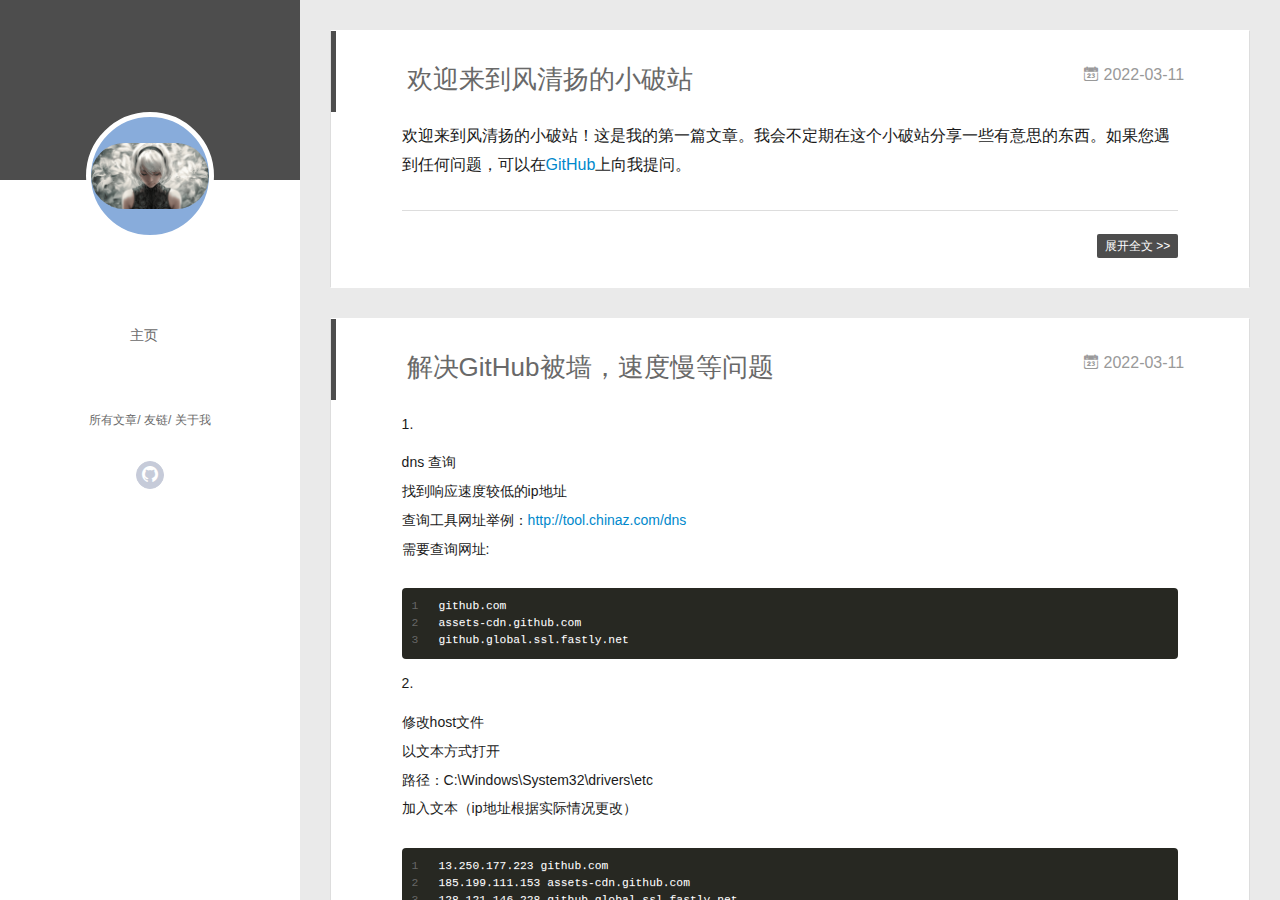
==== commit 9f822727: "Site updated: 2022-03-12 14:39:54" ====
--- a/index.html
+++ b/index.html
@@ -77,8 +77,6 @@
 				
 					<a class="github" target="_blank" href="https://github.com/wzy-hb" title="github"><i class="icon-github"></i></a>
 		        
-					<a class="mail" target="_blank" href="/wzy1781768693@163.com" title="mail"><i class="icon-mail"></i></a>
-		        
 			</div>
 		</nav>
 	</header>		
@@ -111,8 +109,6 @@
 				<div class="social">
 					
 						<a class="github" target="_blank" href="https://github.com/wzy-hb" title="github"><i class="icon-github"></i></a>
-			        
-						<a class="mail" target="_blank" href="/wzy1781768693@163.com" title="mail"><i class="icon-mail"></i></a>
 			        
 				</div>
 			</nav>
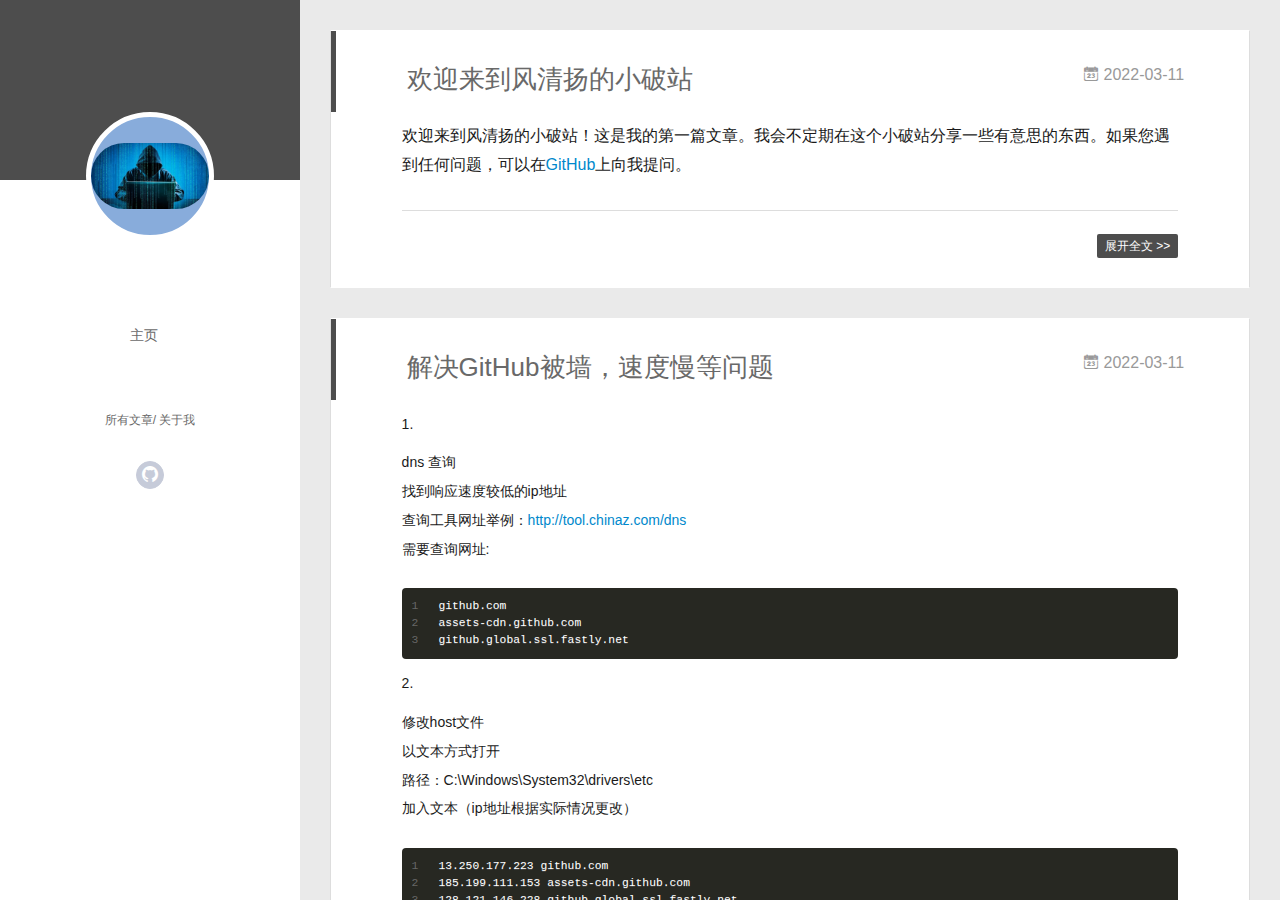
==== commit aa4faf10: "Site updated: 2022-03-12 15:07:33" ====
--- a/index.html
+++ b/index.html
@@ -43,7 +43,7 @@
 <div class="intrude-less">
 	<header id="header" class="inner">
 		<a href="/" class="profilepic">
-			<img src="/img/me.png" class="js-avatar">
+			<img src="/img/me.jpg" class="js-avatar">
 		</a>
 		<hgroup>
 		  <h1 class="header-author"><a href="/"></a></h1>
@@ -61,10 +61,6 @@
     		
     			
     			<a q-on="click: openSlider(e, 'innerArchive')" href="javascript:void(0)">所有文章</a>
-    			
-            
-    			
-    			<a q-on="click: openSlider(e, 'friends')" href="javascript:void(0)">友链</a>
     			
             
     			
@@ -93,7 +89,7 @@
 	<div class="intrude-less">
 		<header id="header" class="inner">
 			<div class="profilepic">
-				<img src="/img/me.png" class="js-avatar">
+				<img src="/img/me.jpg" class="js-avatar">
 			</div>
 			<hgroup>
 			  <h1 class="header-author js-header-author"></h1>
@@ -236,6 +232,17 @@
     <div class="article-info article-info-index">
       
       
+	<div class="article-tag tagcloud">
+		<i class="icon-price-tags icon"></i>
+		<ul class="article-tag-list">
+			 
+        		<li class="article-tag-list-item">
+        			<a href="javascript:void(0)" class="js-tag article-tag-list-link color2">GitHub</a>
+        		</li>
+      		
+		</ul>
+	</div>
+
       
 
       
@@ -325,25 +332,17 @@
       
       
     
-      
-      
-      
-    
     
 
     <ul style="width: 70%">
     
     
       
-      <li style="width: 33.333333333333336%" q-on="click: openSlider(e, 'innerArchive')"><a href="javascript:void(0)" q-class="active:innerArchive">所有文章</a></li>
-      
-        
-      
-      <li style="width: 33.333333333333336%" q-on="click: openSlider(e, 'friends')"><a href="javascript:void(0)" q-class="active:friends">友链</a></li>
-      
-        
-      
-      <li style="width: 33.333333333333336%" q-on="click: openSlider(e, 'aboutme')"><a href="javascript:void(0)" q-class="active:aboutme">关于我</a></li>
+      <li style="width: 50%" q-on="click: openSlider(e, 'innerArchive')"><a href="javascript:void(0)" q-class="active:innerArchive">所有文章</a></li>
+      
+        
+      
+      <li style="width: 50%" q-on="click: openSlider(e, 'aboutme')"><a href="javascript:void(0)" q-class="active:aboutme">关于我</a></li>
       
         
     </ul>
@@ -362,6 +361,10 @@
             <input type="checkbox" q-on="click:toggleTag(e)" q-attr="checked:showTags">
           </label>
           <ul class="article-tag-list" q-show="showTags">
+             
+              <li class="article-tag-list-item">
+                <a href="javascript:void(0)" class="js-tag color2">GitHub</a>
+              </li>
             
             <div class="clearfix"></div>
           </ul>
@@ -407,43 +410,11 @@
     
 
     
-    	<section class="tools-section tools-section-friends" q-show="friends">
-  		
-        <ul class="search-ul">
-          
-            <li class="search-li">
-              <a href="http://localhost:4000/" target="_blank" class="search-title"><i class="icon-quo-left icon"></i>友情链接1</a>
-            </li>
-          
-            <li class="search-li">
-              <a href="http://localhost:4000/" target="_blank" class="search-title"><i class="icon-quo-left icon"></i>友情链接2</a>
-            </li>
-          
-            <li class="search-li">
-              <a href="http://localhost:4000/" target="_blank" class="search-title"><i class="icon-quo-left icon"></i>友情链接3</a>
-            </li>
-          
-            <li class="search-li">
-              <a href="http://localhost:4000/" target="_blank" class="search-title"><i class="icon-quo-left icon"></i>友情链接4</a>
-            </li>
-          
-            <li class="search-li">
-              <a href="http://localhost:4000/" target="_blank" class="search-title"><i class="icon-quo-left icon"></i>友情链接5</a>
-            </li>
-          
-            <li class="search-li">
-              <a href="http://localhost:4000/" target="_blank" class="search-title"><i class="icon-quo-left icon"></i>友情链接6</a>
-            </li>
-          
-        </ul>
-  		
-    	</section>
-    
 
     
     	<section class="tools-section tools-section-me" q-show="aboutme">
   	  	
-  	  		<div class="aboutme-wrap" id="js-aboutme">很惭愧&lt;br&gt;&lt;br&gt;只做了一点微小的工作&lt;br&gt;谢谢大家</div>
+  	  		<div class="aboutme-wrap" id="js-aboutme">世间所有的相遇，都是久别重逢</div>
   	  	
     	</section>
     
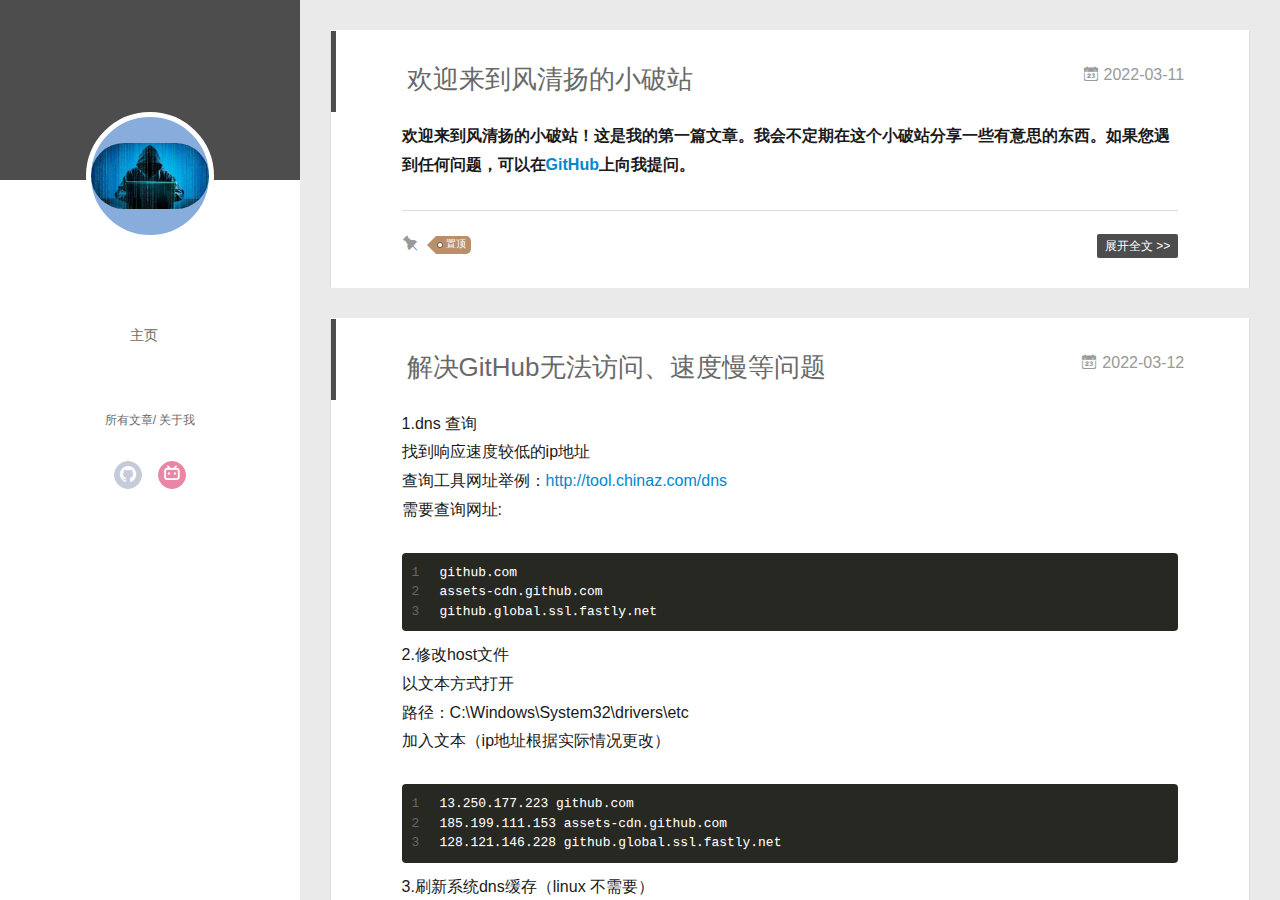
==== commit 0185df99: "Site updated: 2022-03-12 16:50:19" ====
--- a/index.html
+++ b/index.html
@@ -73,6 +73,8 @@
 				
 					<a class="github" target="_blank" href="https://github.com/wzy-hb" title="github"><i class="icon-github"></i></a>
 		        
+					<a class="bilibili" target="_blank" href="https://space.bilibili.com/326144489/" title="bilibili"><i class="icon-bilibili"></i></a>
+		        
 			</div>
 		</nav>
 	</header>		
@@ -106,6 +108,8 @@
 					
 						<a class="github" target="_blank" href="https://github.com/wzy-hb" title="github"><i class="icon-github"></i></a>
 			        
+						<a class="bilibili" target="_blank" href="https://space.bilibili.com/326144489/" title="bilibili"><i class="icon-bilibili"></i></a>
+			        
 				</div>
 			</nav>
 
@@ -150,13 +154,18 @@
     
     <div class="article-entry" itemprop="articleBody">
       
-        <p>欢迎来到风清扬的小破站！这是我的第一篇文章。我会不定期在这个小破站分享一些有意思的东西。如果您遇到任何问题，可以在<a target="_blank" rel="noopener" href="https://github.com/wzy-hb/wzy-hb.github.io/issues">GitHub</a>上向我提问。</p>
+        <p><strong>欢迎来到风清扬的小破站！这是我的第一篇文章。我会不定期在这个小破站分享一些有意思的东西。如果您遇到任何问题，可以在<a target="_blank" rel="noopener" href="https://github.com/wzy-hb/wzy-hb.github.io/issues">GitHub</a>上向我提问。</strong></p>
 
       
 
       
     </div>
     <div class="article-info article-info-index">
+      
+        <div class="article-pop-out tagcloud">
+          <i class="icon-tuding"></i>
+          <a class="article-tag-list-link color3">置顶</a>
+        </div>
       
       
       
@@ -193,36 +202,33 @@
 
 
   
-    <article id="post-quick-access-github" class="article article-type-post  article-index" itemscope itemprop="blogPost">
+    <article id="post-解决GitHub无法访问、速度慢等问题" class="article article-type-post  article-index" itemscope itemprop="blogPost">
   <div class="article-inner">
     
       <header class="article-header">
         
   
     <h1 itemprop="name">
-      <a class="article-title" href="/2022/03/11/quick-access-github/">解决GitHub被墙，速度慢等问题</a>
+      <a class="article-title" href="/2022/03/12/%E8%A7%A3%E5%86%B3GitHub%E6%97%A0%E6%B3%95%E8%AE%BF%E9%97%AE%E3%80%81%E9%80%9F%E5%BA%A6%E6%85%A2%E7%AD%89%E9%97%AE%E9%A2%98/">解决GitHub无法访问、速度慢等问题</a>
     </h1>
   
 
         
-        <a href="/2022/03/11/quick-access-github/" class="archive-article-date">
-  	<time datetime="2022-03-11T10:43:43.000Z" itemprop="datePublished"><i class="icon-calendar icon"></i>2022-03-11</time>
+        <a href="/2022/03/12/%E8%A7%A3%E5%86%B3GitHub%E6%97%A0%E6%B3%95%E8%AE%BF%E9%97%AE%E3%80%81%E9%80%9F%E5%BA%A6%E6%85%A2%E7%AD%89%E9%97%AE%E9%A2%98/" class="archive-article-date">
+  	<time datetime="2022-03-12T08:45:12.000Z" itemprop="datePublished"><i class="icon-calendar icon"></i>2022-03-12</time>
 </a>
         
       </header>
     
     <div class="article-entry" itemprop="articleBody">
       
-        <ol>
-<li><p>dns 查询<br>找到响应速度较低的ip地址<br>查询工具网址举例：<a target="_blank" rel="noopener" href="http://tool.chinaz.com/dns">http://tool.chinaz.com/dns</a><br>需要查询网址:</p>
+        <p>1.dns 查询<br>找到响应速度较低的ip地址<br>查询工具网址举例：<a target="_blank" rel="noopener" href="http://tool.chinaz.com/dns">http://tool.chinaz.com/dns</a><br>需要查询网址:</p>
 <figure class="highlight plaintext"><table><tr><td class="gutter"><pre><span class="line">1</span><br><span class="line">2</span><br><span class="line">3</span><br></pre></td><td class="code"><pre><span class="line">github.com</span><br><span class="line">assets-cdn.github.com</span><br><span class="line">github.global.ssl.fastly.net</span><br></pre></td></tr></table></figure>
-</li>
-<li><p>修改host文件<br>以文本方式打开<br>路径：C:\Windows\System32\drivers\etc<br>加入文本（ip地址根据实际情况更改）</p>
+
+<p>2.修改host文件<br>以文本方式打开<br>路径：C:\Windows\System32\drivers\etc<br>加入文本（ip地址根据实际情况更改）</p>
 <figure class="highlight plaintext"><table><tr><td class="gutter"><pre><span class="line">1</span><br><span class="line">2</span><br><span class="line">3</span><br></pre></td><td class="code"><pre><span class="line">13.250.177.223 github.com</span><br><span class="line">185.199.111.153 assets-cdn.github.com</span><br><span class="line">128.121.146.228 github.global.ssl.fastly.net</span><br></pre></td></tr></table></figure>
-</li>
-<li><p>刷新系统dns缓存（linux 不需要）<br>用WIN+R快捷键打开运行窗口，输入命令：cmd并回车进入命令行窗口。<br>接着输入命令：ipconfig &#x2F;flushdns回车后执行刷新本地dns缓存数据即可。</p>
-</li>
-</ol>
+
+<p>3.刷新系统dns缓存（linux 不需要）<br>用WIN+R快捷键打开运行窗口，输入命令：cmd并回车进入命令行窗口。<br>接着输入命令：ipconfig &#x2F;flushdns回车后执行刷新本地dns缓存数据即可。</p>
 <p>结果：网页打开速度2s 左右，下载速度仍不理想，几十k</p>
 
       
@@ -247,7 +253,7 @@
 
       
         <p class="article-more-link">
-          <a class="article-more-a" href="/2022/03/11/quick-access-github/">展开全文 >></a>
+          <a class="article-more-a" href="/2022/03/12/%E8%A7%A3%E5%86%B3GitHub%E6%97%A0%E6%B3%95%E8%AE%BF%E9%97%AE%E3%80%81%E9%80%9F%E5%BA%A6%E6%85%A2%E7%AD%89%E9%97%AE%E9%A2%98/">展开全文 >></a>
         </p>
       
 
@@ -277,6 +283,99 @@
 
 
   
+    <article id="post-一行代码修改任意网页内容" class="article article-type-post  article-index" itemscope itemprop="blogPost">
+  <div class="article-inner">
+    
+      <header class="article-header">
+        
+  
+    <h1 itemprop="name">
+      <a class="article-title" href="/2022/03/12/%E4%B8%80%E8%A1%8C%E4%BB%A3%E7%A0%81%E4%BF%AE%E6%94%B9%E4%BB%BB%E6%84%8F%E7%BD%91%E9%A1%B5%E5%86%85%E5%AE%B9/">一行代码修改任意网页内容</a>
+    </h1>
+  
+
+        
+        <a href="/2022/03/12/%E4%B8%80%E8%A1%8C%E4%BB%A3%E7%A0%81%E4%BF%AE%E6%94%B9%E4%BB%BB%E6%84%8F%E7%BD%91%E9%A1%B5%E5%86%85%E5%AE%B9/" class="archive-article-date">
+  	<time datetime="2022-03-12T07:25:46.000Z" itemprop="datePublished"><i class="icon-calendar icon"></i>2022-03-12</time>
+</a>
+        
+      </header>
+    
+    <div class="article-entry" itemprop="articleBody">
+      
+        <p>操作如下：</p>
+<p>1.在网页中点击F12，任意页面都行。</p>
+<p>2.在弹出的调试面板最上面选中Console，然后输入下面这行代码，回车。</p>
+<figure class="highlight plaintext"><table><tr><td class="gutter"><pre><span class="line">1</span><br></pre></td><td class="code"><pre><span class="line">document.body.contentEditable=&#x27;true&#x27;;</span><br></pre></td></tr></table></figure>
+
+<p>或者</p>
+<figure class="highlight plaintext"><table><tr><td class="gutter"><pre><span class="line">1</span><br></pre></td><td class="code"><pre><span class="line">document.designMode=&#x27;on&#x27;</span><br></pre></td></tr></table></figure>
+<p>如图所示：</p>
+<img src="/2022/03/12/%E4%B8%80%E8%A1%8C%E4%BB%A3%E7%A0%81%E4%BF%AE%E6%94%B9%E4%BB%BB%E6%84%8F%E7%BD%91%E9%A1%B5%E5%86%85%E5%AE%B9/01.PNG" class="" title="[title]">
+
+<p>3.出现’true’，整个网页你可以随便编辑了。</p>
+<p>4.关闭编辑模式，同理，输入下面这行代码，回车即可。</p>
+<figure class="highlight plaintext"><table><tr><td class="gutter"><pre><span class="line">1</span><br></pre></td><td class="code"><pre><span class="line">document.body.contentEditable=&#x27;false&#x27;;</span><br></pre></td></tr></table></figure>
+
+<p>或者</p>
+<figure class="highlight plaintext"><table><tr><td class="gutter"><pre><span class="line">1</span><br></pre></td><td class="code"><pre><span class="line">document.designMode=&#x27;off&#x27;</span><br></pre></td></tr></table></figure>
+
+      
+
+      
+    </div>
+    <div class="article-info article-info-index">
+      
+      
+	<div class="article-tag tagcloud">
+		<i class="icon-price-tags icon"></i>
+		<ul class="article-tag-list">
+			 
+        		<li class="article-tag-list-item">
+        			<a href="javascript:void(0)" class="js-tag article-tag-list-link color4">web</a>
+        		</li>
+      		 
+        		<li class="article-tag-list-item">
+        			<a href="javascript:void(0)" class="js-tag article-tag-list-link color3">代码</a>
+        		</li>
+      		
+		</ul>
+	</div>
+
+      
+
+      
+        <p class="article-more-link">
+          <a class="article-more-a" href="/2022/03/12/%E4%B8%80%E8%A1%8C%E4%BB%A3%E7%A0%81%E4%BF%AE%E6%94%B9%E4%BB%BB%E6%84%8F%E7%BD%91%E9%A1%B5%E5%86%85%E5%AE%B9/">展开全文 >></a>
+        </p>
+      
+
+      
+      <div class="clearfix"></div>
+    </div>
+  </div>
+</article>
+
+<aside class="wrap-side-operation">
+    <div class="mod-side-operation">
+        
+        <div class="jump-container" id="js-jump-container" style="display:none;">
+            <a href="javascript:void(0)" class="mod-side-operation__jump-to-top">
+                <i class="icon-font icon-back"></i>
+            </a>
+            <div id="js-jump-plan-container" class="jump-plan-container" style="top: -11px;">
+                <i class="icon-font icon-plane jump-plane"></i>
+            </div>
+        </div>
+        
+        
+    </div>
+</aside>
+
+
+
+
+  
   
 
 
@@ -289,9 +388,9 @@
     	<div class="footer-left">
     		&copy; 2022 风清扬
     	</div>
-      	<div class="footer-right">
+      	<!-- <div class="footer-right">
       		<a href="http://hexo.io/" target="_blank">Hexo</a>  Theme <a href="https://github.com/litten/hexo-theme-yilia" target="_blank">Yilia</a> by Litten
-      	</div>
+      	</div> -->
     </div>
   </div>
 </footer>
@@ -361,6 +460,14 @@
             <input type="checkbox" q-on="click:toggleTag(e)" q-attr="checked:showTags">
           </label>
           <ul class="article-tag-list" q-show="showTags">
+             
+              <li class="article-tag-list-item">
+                <a href="javascript:void(0)" class="js-tag color4">web</a>
+              </li>
+             
+              <li class="article-tag-list-item">
+                <a href="javascript:void(0)" class="js-tag color3">代码</a>
+              </li>
              
               <li class="article-tag-list-item">
                 <a href="javascript:void(0)" class="js-tag color2">GitHub</a>
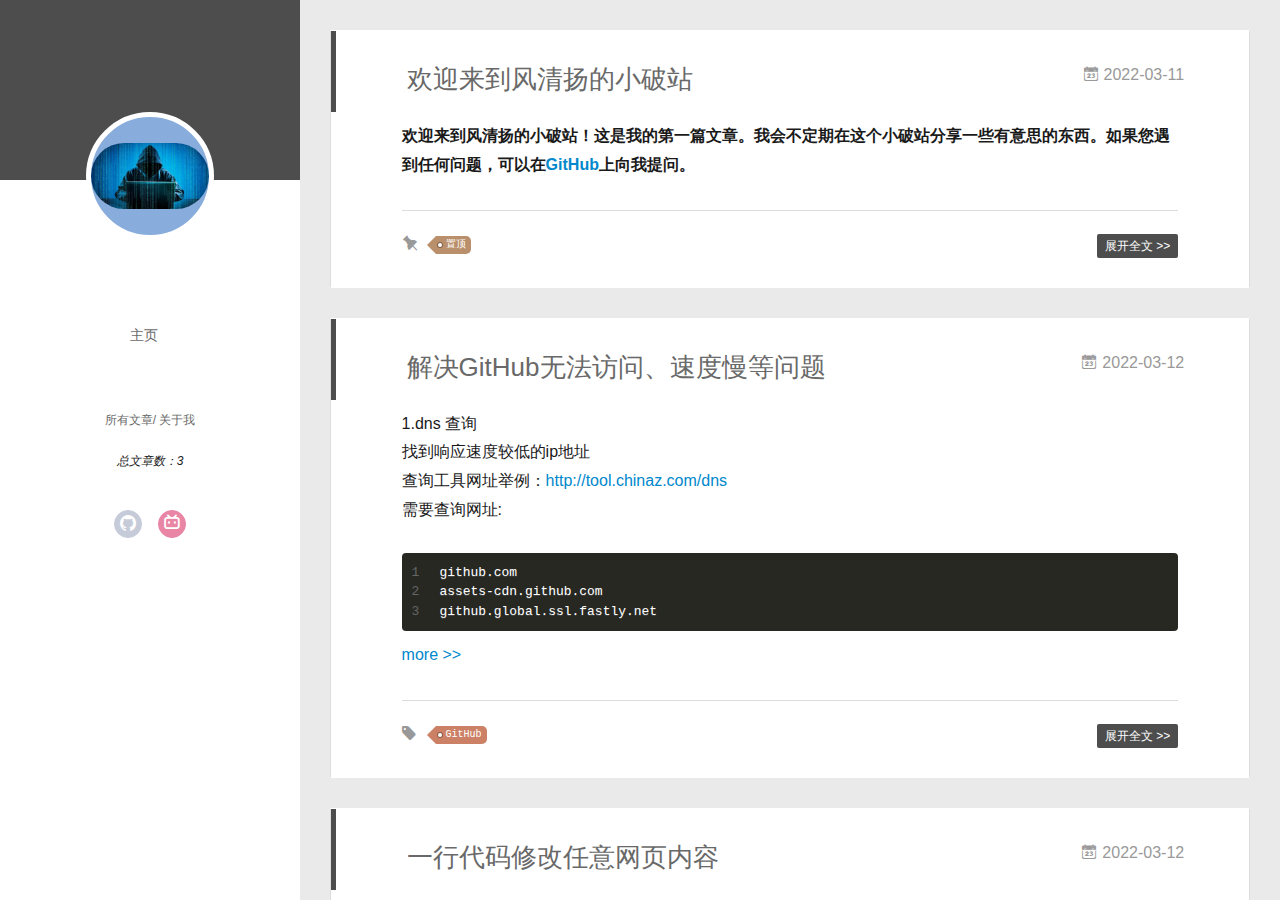
==== commit 64633606: "Site updated: 2022-03-12 17:27:45" ====
--- a/index.html
+++ b/index.html
@@ -68,6 +68,12 @@
     			
             
 		</nav>
+		<nav>
+			<ul style="font-size:12px; font-style:oblique; font-weight:100">
+				总文章数：3
+			</ul>
+		</nav>
+		<br/>
 		<nav class="header-nav">
 			<div class="social">
 				
@@ -224,13 +230,9 @@
       
         <p>1.dns 查询<br>找到响应速度较低的ip地址<br>查询工具网址举例：<a target="_blank" rel="noopener" href="http://tool.chinaz.com/dns">http://tool.chinaz.com/dns</a><br>需要查询网址:</p>
 <figure class="highlight plaintext"><table><tr><td class="gutter"><pre><span class="line">1</span><br><span class="line">2</span><br><span class="line">3</span><br></pre></td><td class="code"><pre><span class="line">github.com</span><br><span class="line">assets-cdn.github.com</span><br><span class="line">github.global.ssl.fastly.net</span><br></pre></td></tr></table></figure>
-
-<p>2.修改host文件<br>以文本方式打开<br>路径：C:\Windows\System32\drivers\etc<br>加入文本（ip地址根据实际情况更改）</p>
-<figure class="highlight plaintext"><table><tr><td class="gutter"><pre><span class="line">1</span><br><span class="line">2</span><br><span class="line">3</span><br></pre></td><td class="code"><pre><span class="line">13.250.177.223 github.com</span><br><span class="line">185.199.111.153 assets-cdn.github.com</span><br><span class="line">128.121.146.228 github.global.ssl.fastly.net</span><br></pre></td></tr></table></figure>
-
-<p>3.刷新系统dns缓存（linux 不需要）<br>用WIN+R快捷键打开运行窗口，输入命令：cmd并回车进入命令行窗口。<br>接着输入命令：ipconfig &#x2F;flushdns回车后执行刷新本地dns缓存数据即可。</p>
-<p>结果：网页打开速度2s 左右，下载速度仍不理想，几十k</p>
-
+        
+          <a class="article-more-a" href="/2022/03/12/%E8%A7%A3%E5%86%B3GitHub%E6%97%A0%E6%B3%95%E8%AE%BF%E9%97%AE%E3%80%81%E9%80%9F%E5%BA%A6%E6%85%A2%E7%AD%89%E9%97%AE%E9%A2%98/#more">more >></a>
+        
       
 
       
@@ -310,16 +312,9 @@
 
 <p>或者</p>
 <figure class="highlight plaintext"><table><tr><td class="gutter"><pre><span class="line">1</span><br></pre></td><td class="code"><pre><span class="line">document.designMode=&#x27;on&#x27;</span><br></pre></td></tr></table></figure>
-<p>如图所示：</p>
-<img src="/2022/03/12/%E4%B8%80%E8%A1%8C%E4%BB%A3%E7%A0%81%E4%BF%AE%E6%94%B9%E4%BB%BB%E6%84%8F%E7%BD%91%E9%A1%B5%E5%86%85%E5%AE%B9/01.PNG" class="" title="[title]">
-
-<p>3.出现’true’，整个网页你可以随便编辑了。</p>
-<p>4.关闭编辑模式，同理，输入下面这行代码，回车即可。</p>
-<figure class="highlight plaintext"><table><tr><td class="gutter"><pre><span class="line">1</span><br></pre></td><td class="code"><pre><span class="line">document.body.contentEditable=&#x27;false&#x27;;</span><br></pre></td></tr></table></figure>
-
-<p>或者</p>
-<figure class="highlight plaintext"><table><tr><td class="gutter"><pre><span class="line">1</span><br></pre></td><td class="code"><pre><span class="line">document.designMode=&#x27;off&#x27;</span><br></pre></td></tr></table></figure>
-
+        
+          <a class="article-more-a" href="/2022/03/12/%E4%B8%80%E8%A1%8C%E4%BB%A3%E7%A0%81%E4%BF%AE%E6%94%B9%E4%BB%BB%E6%84%8F%E7%BD%91%E9%A1%B5%E5%86%85%E5%AE%B9/#more">more >></a>
+        
       
 
       
@@ -393,6 +388,17 @@
       	</div> -->
     </div>
   </div>
+  <!-- 根据个人喜好在相应位置添加以下代码 -->
+	<div calss="count-span">
+		<span id="busuanzi_container_site_pv">
+			总访问量: <span id="busuanzi_value_site_pv"></span>次|
+		</span>
+		<span id="busuanzi_container_site_uv">
+			总访客量: <span id="busuanzi_value_site_uv"></span>人次
+		</span>
+	</div>
+<!-- 根据个人喜好在相应位置添加以上代码 -->
+<script async src="//busuanzi.ibruce.info/busuanzi/2.3/busuanzi.pure.mini.js"></script>
 </footer>
     </div>
     <script>
